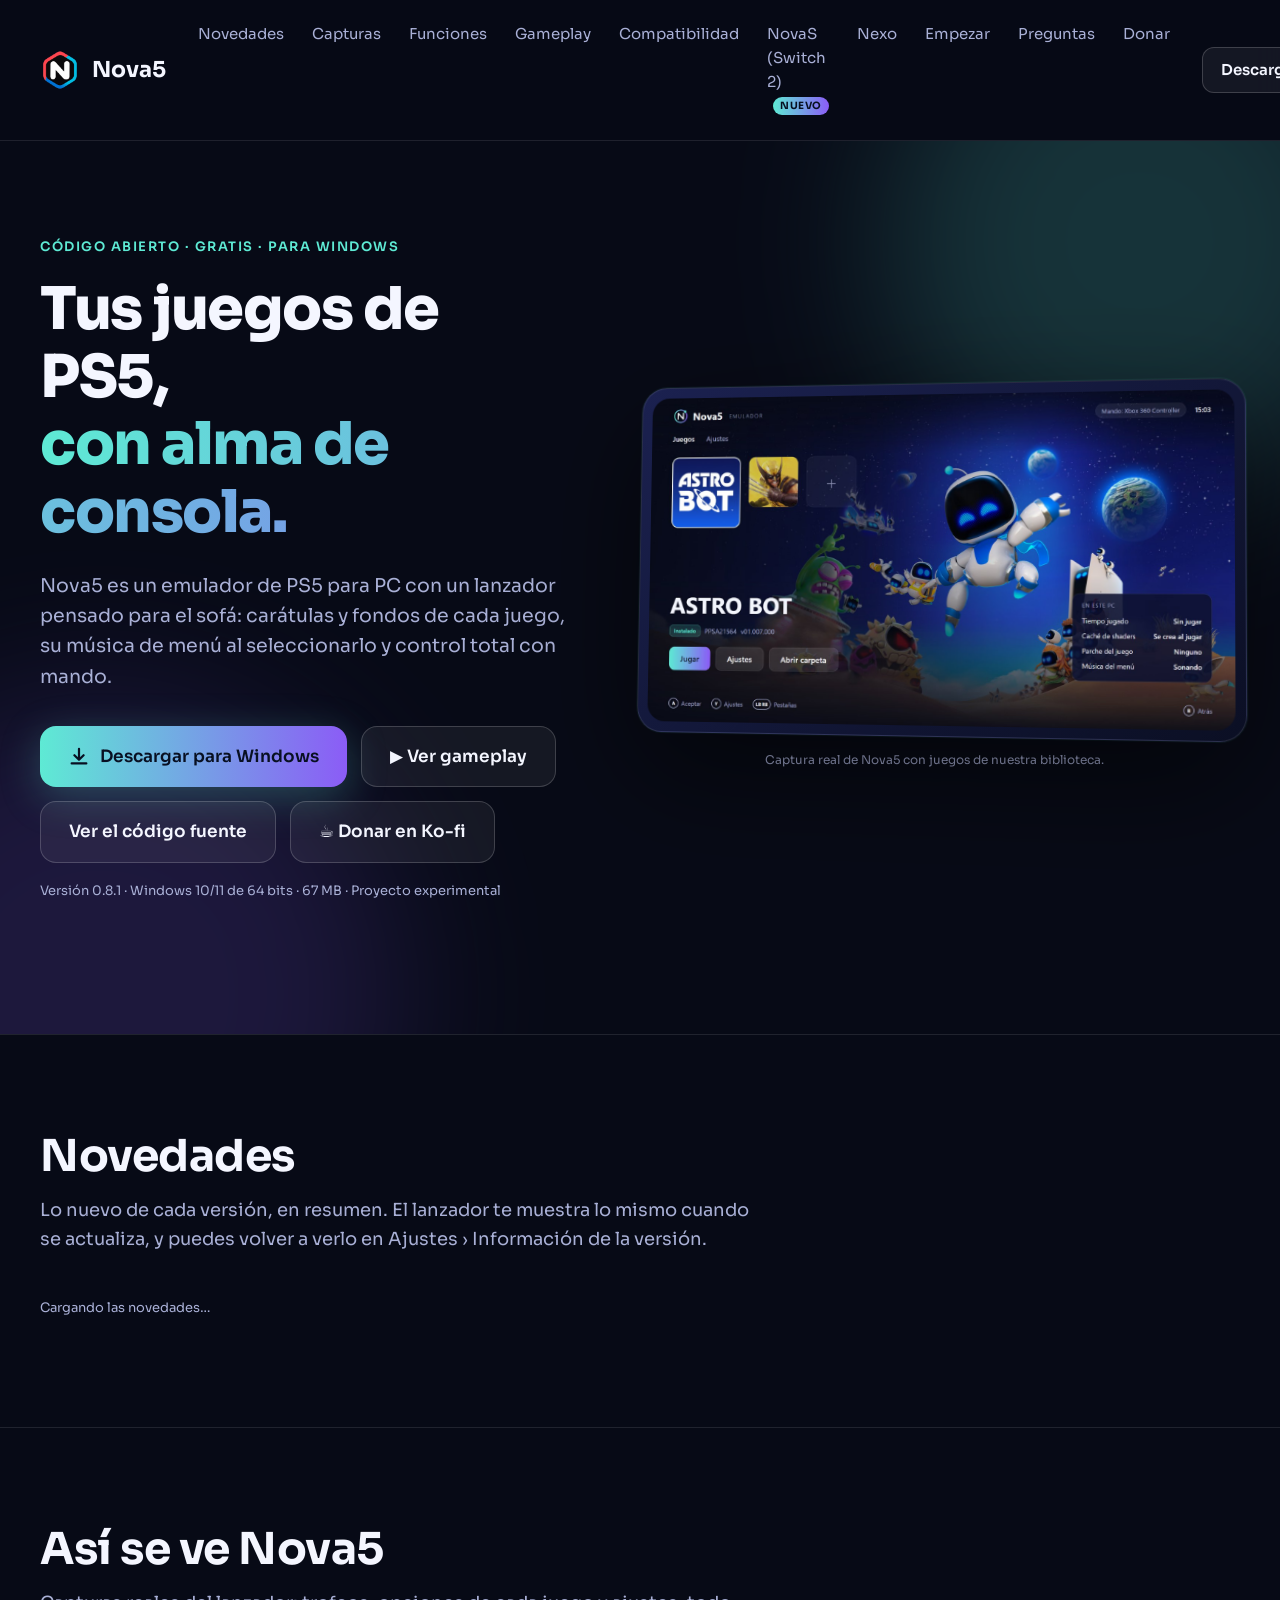
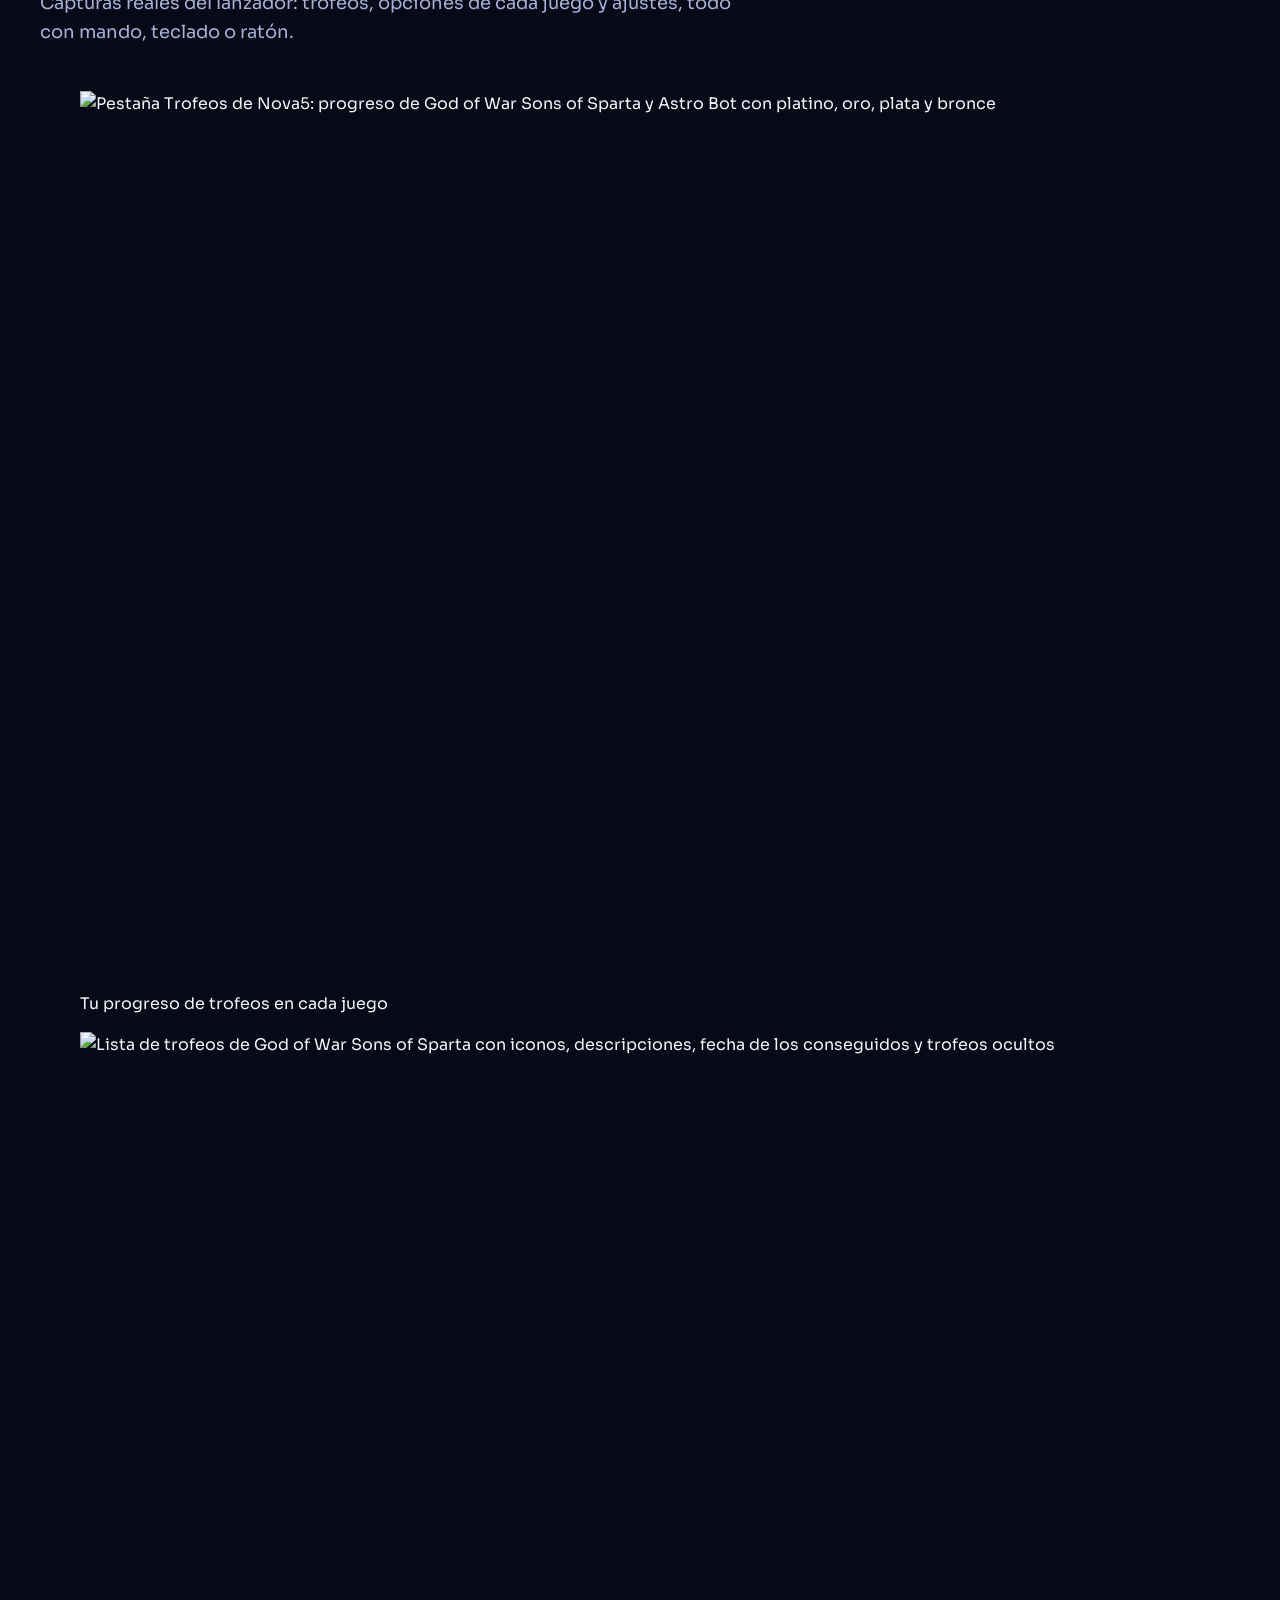
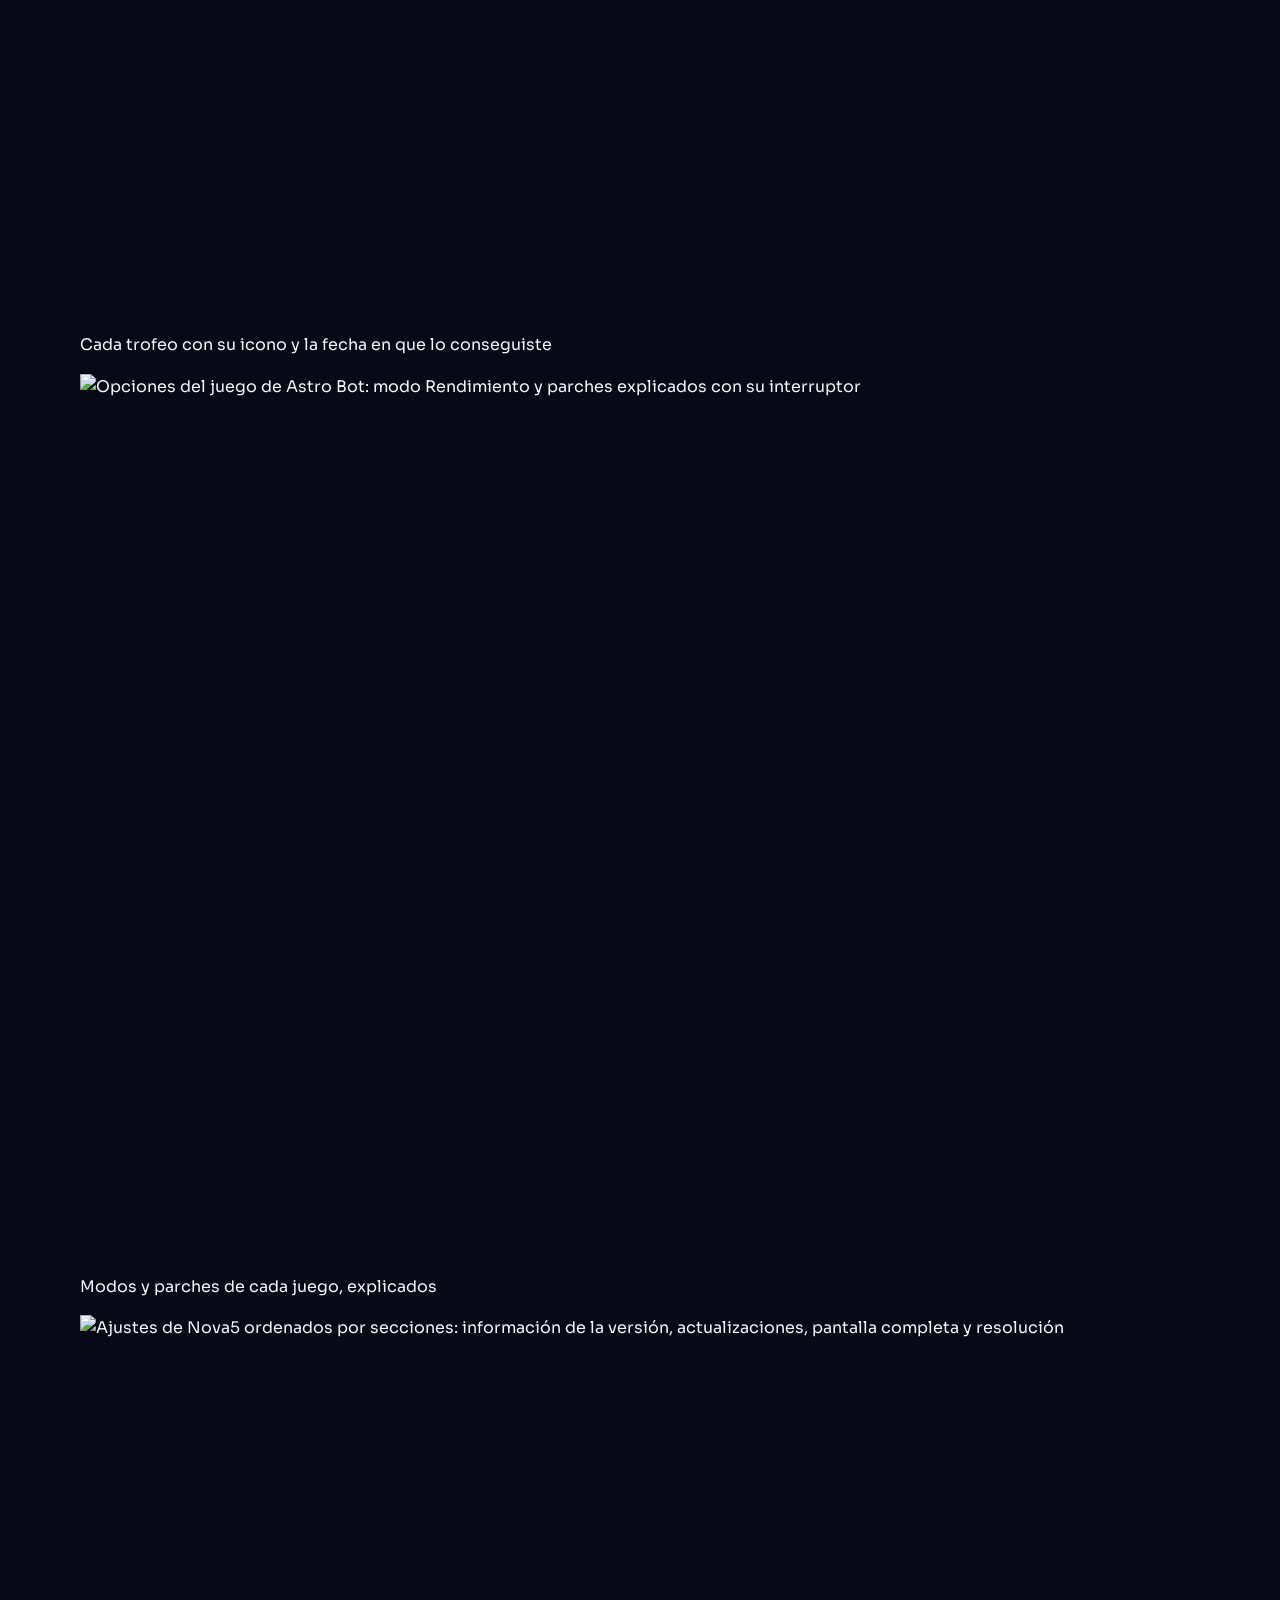
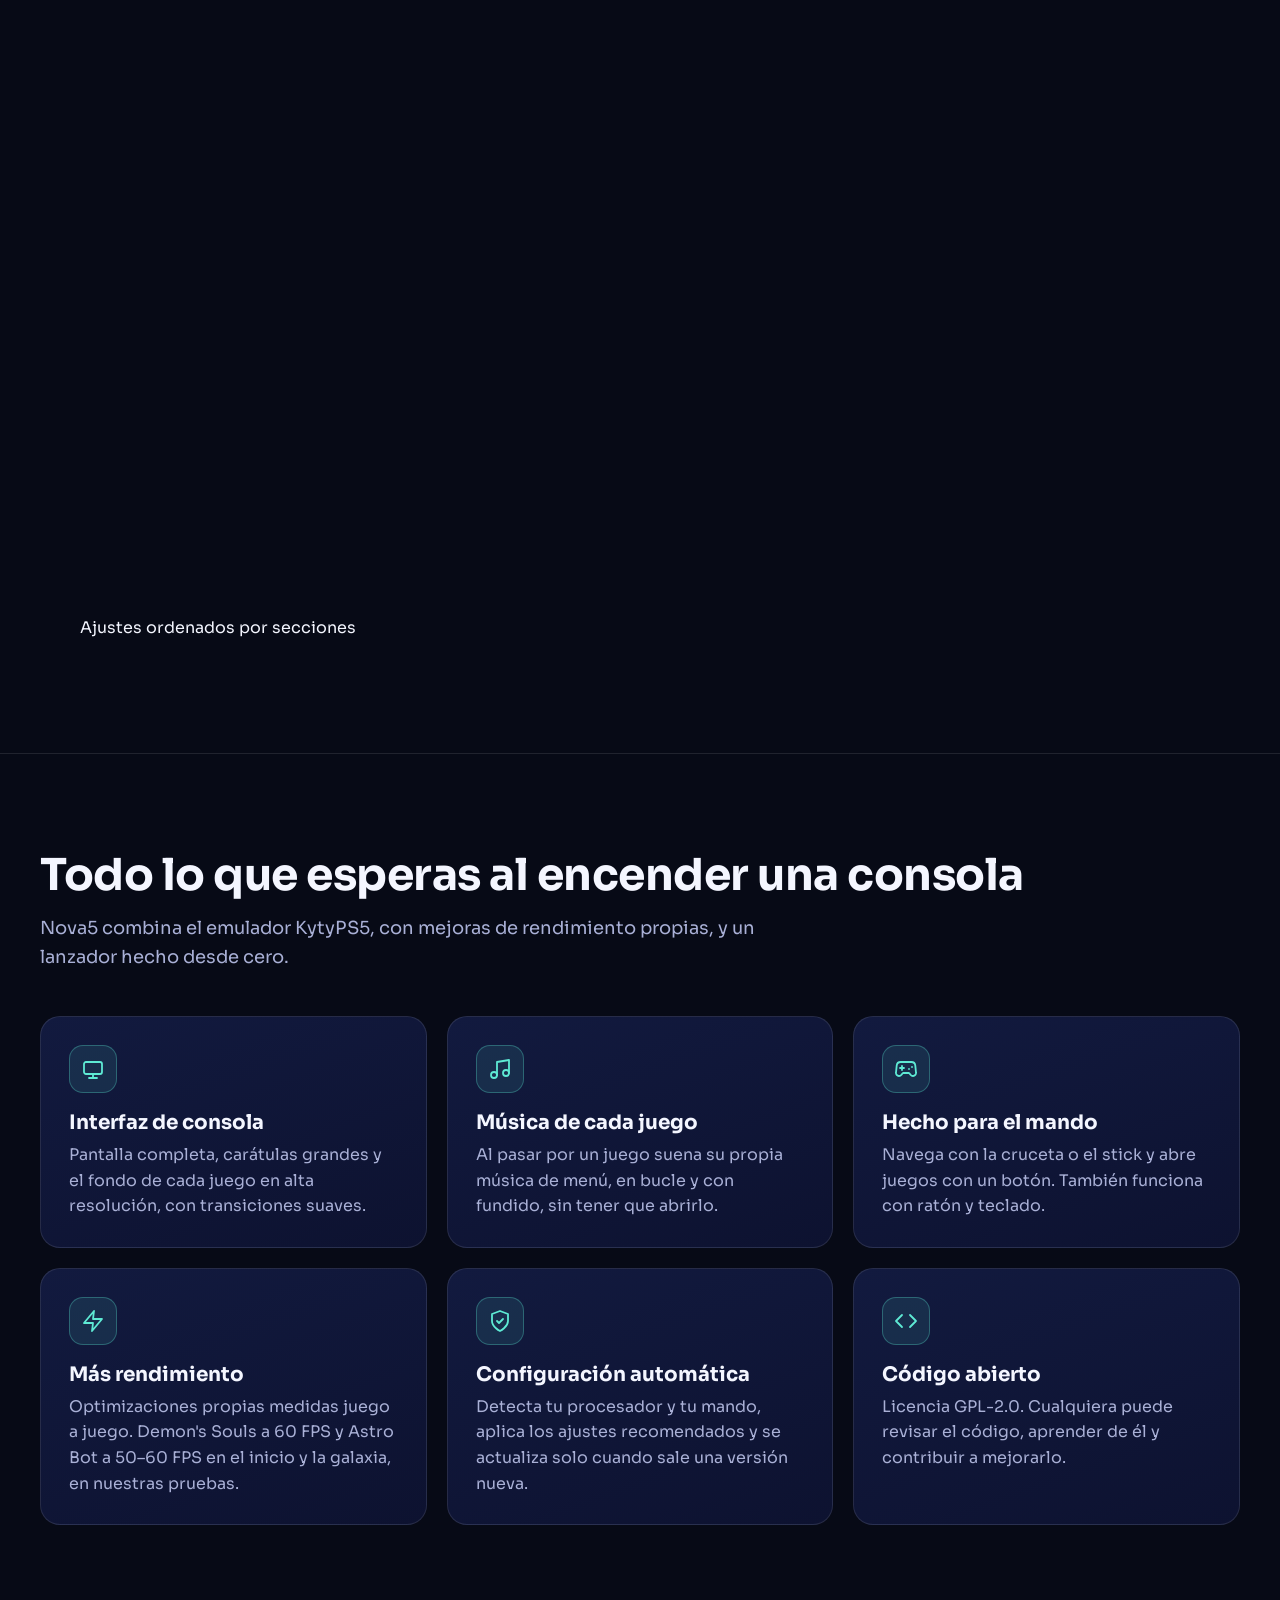
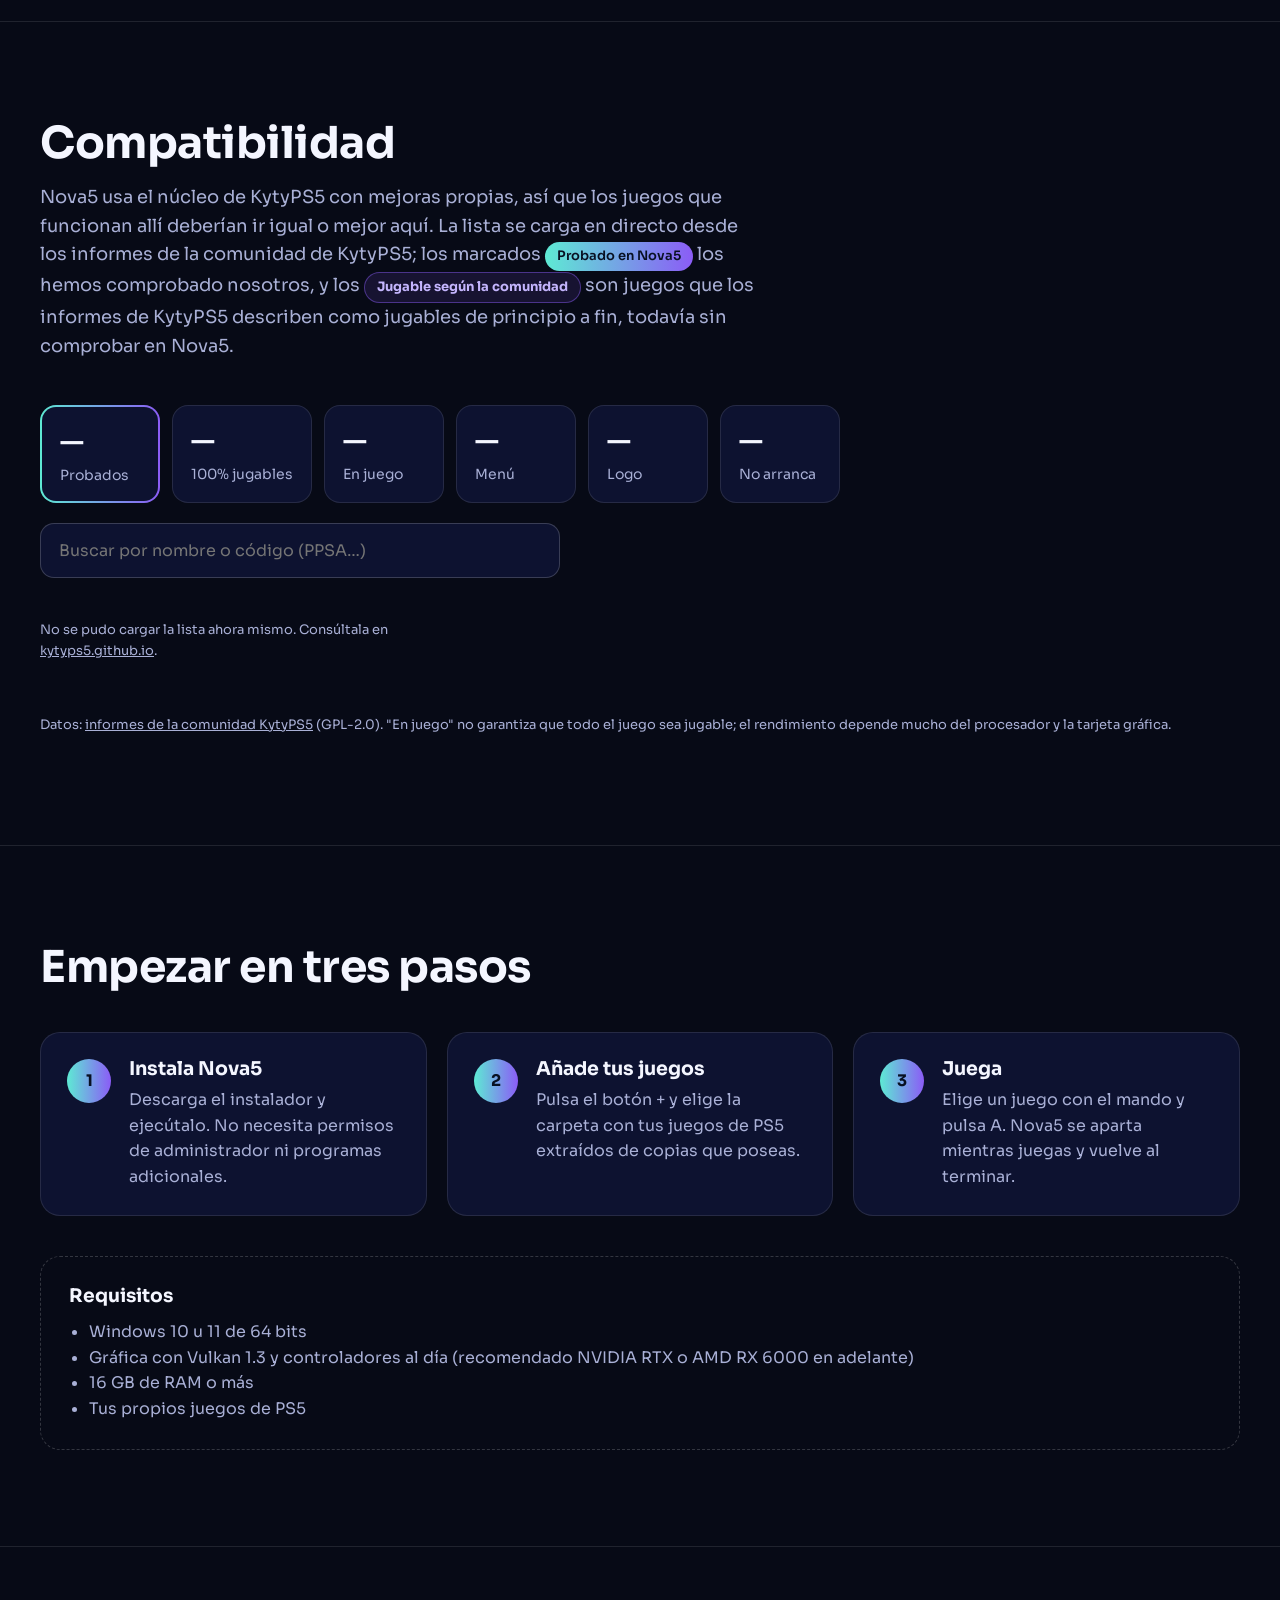
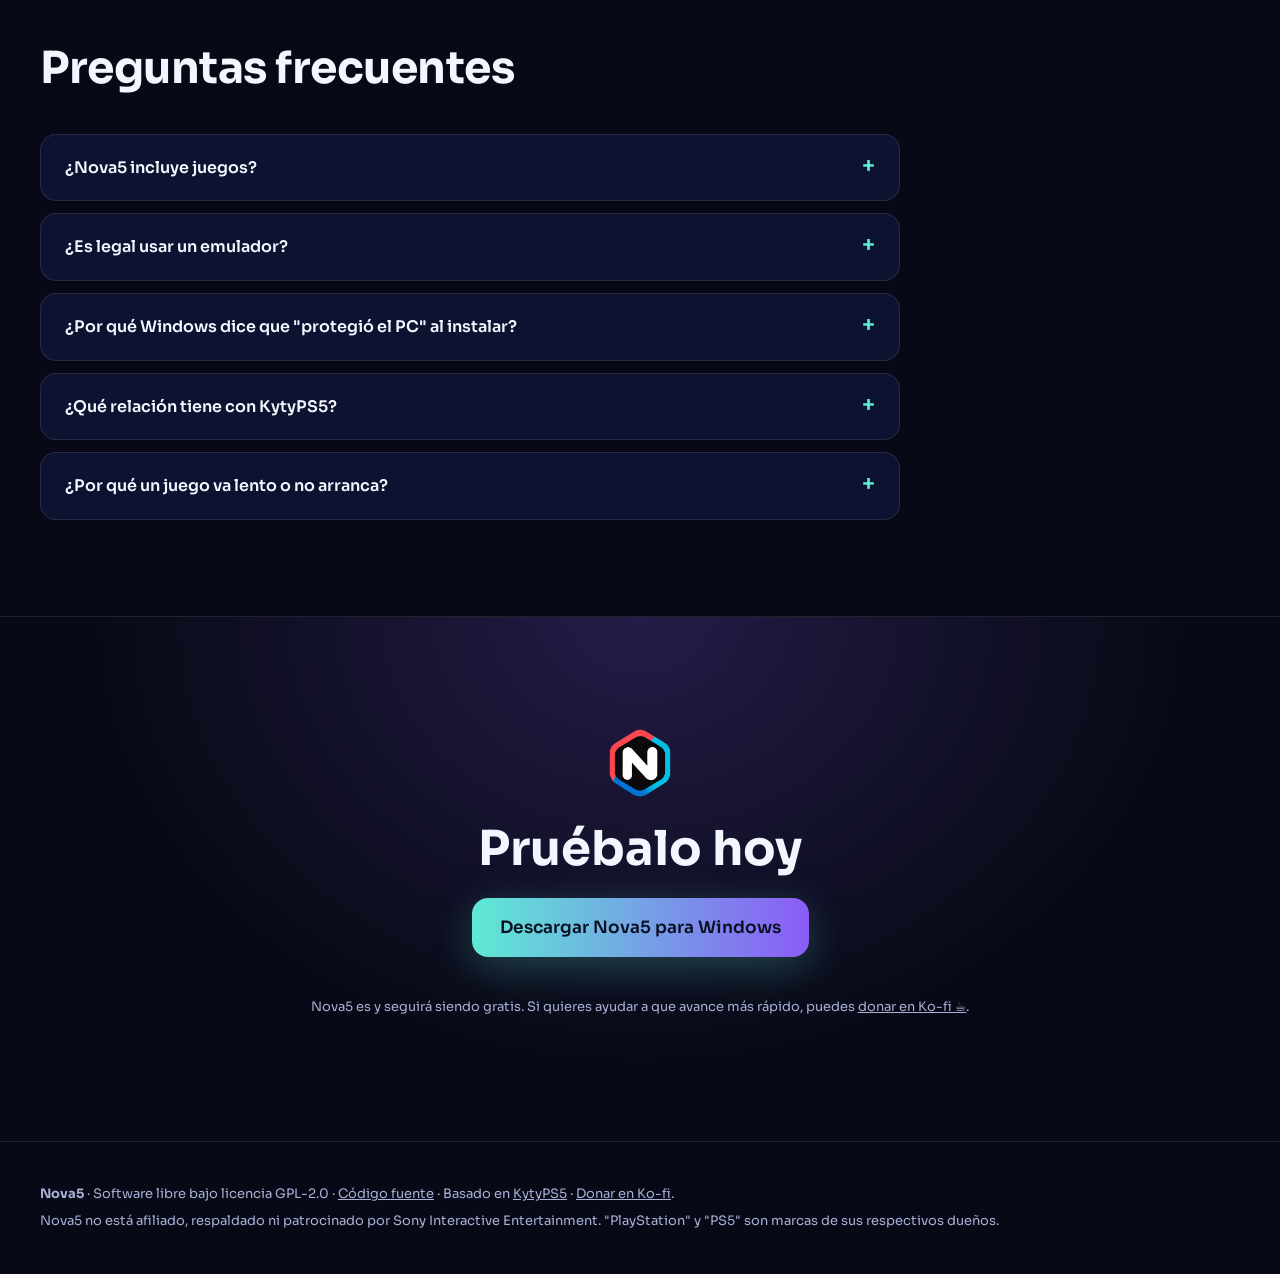
==== website/index.html @ 665eaa98 "Nova5 0.8.1: ingles o espanol, NovaS con forma de consola, caratulas automaticas y logos nuevos" ====
<!doctype html>
<html lang="es">
<head>
<meta charset="utf-8">
<meta name="viewport" content="width=device-width, initial-scale=1">
<title>Nova5 · Emulador de PS5 de código abierto</title>
<meta name="description" content="Nova5 es un emulador de PS5 de código abierto para PC con un lanzador de estilo consola: carátulas, fondos, música de menú y uso completo con mando.">
<link rel="canonical" href="https://nova5emu.github.io/nova5/">
<meta name="google-site-verification" content="nYbKXSwKnYgWynqqv8Bq9pOCebiTd7hRBQboqbGRrQc">
<meta name="keywords" content="Nova5, emulador PS5, emulador de PS5 para PC, PS5 emulator, KytyPS5, código abierto">
<meta property="og:type" content="website">
<meta property="og:site_name" content="Nova5">
<meta property="og:title" content="Nova5 · Emulador de PS5 de código abierto">
<meta property="og:description" content="Emulador de PS5 para PC con lanzador de estilo consola: carátulas, música de menú y mando. Gratis y de código abierto.">
<meta property="og:url" content="https://nova5emu.github.io/nova5/">
<meta property="og:image" content="https://nova5emu.github.io/nova5/assets/nova5-launcher.jpg">
<meta property="og:locale" content="es_ES">
<meta name="twitter:card" content="summary_large_image">
<link rel="icon" href="assets/nova5-favicon.png" type="image/png">
<link rel="preconnect" href="https://fonts.googleapis.com">
<link rel="preconnect" href="https://fonts.gstatic.com" crossorigin>
<link href="https://fonts.googleapis.com/css2?family=Sora:wght@300;400;600;700;800&display=swap" rel="stylesheet">
<link rel="stylesheet" href="style.css?v=20261101b">
</head>
<body>
<div class="progress" aria-hidden="true"></div>

<header class="nav">
  <a class="brand" href="#inicio" aria-label="Nova5, inicio">
    <img src="assets/nova5.png" alt="" width="40" height="40">
    <span>Nova5</span>
  </a>
  <nav class="links" id="menu" aria-label="Secciones">
    <a href="#novedades">Novedades</a>
    <a href="#capturas">Capturas</a>
    <a href="#funciones">Funciones</a>
    <a href="gameplay.html">Gameplay</a>
    <a href="#compatibilidad">Compatibilidad</a>
    <a href="novas.html">NovaS (Switch 2)<span class="badge-new">Nuevo</span></a>
    <a href="nexo.html">Nexo</a>
    <a href="#empezar">Empezar</a>
    <a href="#preguntas">Preguntas</a>
    <a data-donate href="https://ko-fi.com/nova5emu" target="_blank" rel="noopener">Donar</a>
  </nav>
  <a class="btn small" href="#descargar">Descargar</a>
  <button class="menu-toggle" type="button" aria-controls="menu" aria-expanded="false" aria-label="Abrir menú">
    <svg viewBox="0 0 24 24" aria-hidden="true"><path d="M4 7h16M4 12h16M4 17h16"/></svg>
  </button>
</header>

<main id="inicio">

  <section class="hero">
    <div class="glow a" aria-hidden="true"></div>
    <div class="glow b" aria-hidden="true"></div>
    <div class="hero-text" data-reveal>
      <p class="eyebrow">Código abierto · Gratis · Para Windows</p>
      <h1>Tus juegos de PS5,<br><span class="aurora-text">con alma de consola.</span></h1>
      <p class="lead">Nova5 es un emulador de PS5 para PC con un lanzador pensado para el sofá: carátulas y fondos de cada juego, su música de menú al seleccionarlo y control total con mando.</p>
      <div class="cta">
        <a class="btn primary" id="descargar" data-download href="#">
          <svg viewBox="0 0 24 24" aria-hidden="true"><path d="M12 3v12m0 0-5-5m5 5 5-5M4 19h16"/></svg>
          Descargar para Windows
        </a>
        <a class="btn ghost" href="gameplay.html">▶ Ver gameplay</a>
        <a class="btn ghost" data-source href="#">Ver el código fuente</a>
        <a class="btn ghost" data-donate href="https://ko-fi.com/nova5emu" target="_blank" rel="noopener">☕ Donar en Ko-fi</a>
      </div>
      <p class="fine">Versión <span data-version>0.8.1</span> · Windows 10/11 de 64 bits · 67 MB · Proyecto experimental</p>
      <p class="downloads" data-downloads hidden><b data-download-count></b> descargas</p>
    </div>

    <figure class="screen" aria-label="Vista del lanzador de Nova5" data-reveal style="--d:120ms">
      <div class="tv" data-tilt>
        <img class="ui" src="assets/nova5-launcher.jpg" width="1600" height="900"
             alt="Lanzador de Nova5 con Astro Bot seleccionado: carátulas de Astro Bot y God of War Sons of Sparta, barra de trofeos del juego, botones Jugar y Opciones del juego y panel con el tiempo jugado y la caché de shaders">
      </div>
      <figcaption>Captura real de Nova5 con juegos de nuestra biblioteca.</figcaption>
    </figure>
  </section>

  <section id="novedades" class="section">
    <h2 data-reveal>Novedades</h2>
    <p class="section-lead">Lo nuevo de cada versión, en resumen. El lanzador te muestra lo mismo cuando se actualiza, y puedes volver a verlo en Ajustes › Información de la versión.</p>
    <div class="changelog" id="changelog"><p class="fine">Cargando las novedades…</p></div>
  </section>

  <section id="capturas" class="section">
    <h2 data-reveal>Así se ve Nova5</h2>
    <p class="section-lead">Capturas reales del lanzador: trofeos, opciones de cada juego y ajustes, todo con mando, teclado o ratón.</p>
    <div class="gallery" data-stagger>
      <figure>
        <img src="assets/nova5-trofeos.jpg" width="1600" height="900" loading="lazy"
             alt="Pestaña Trofeos de Nova5: progreso de God of War Sons of Sparta y Astro Bot con platino, oro, plata y bronce">
        <figcaption>Tu progreso de trofeos en cada juego</figcaption>
      </figure>
      <figure>
        <img src="assets/nova5-lista-trofeos.jpg" width="1600" height="900" loading="lazy"
             alt="Lista de trofeos de God of War Sons of Sparta con iconos, descripciones, fecha de los conseguidos y trofeos ocultos">
        <figcaption>Cada trofeo con su icono y la fecha en que lo conseguiste</figcaption>
      </figure>
      <figure>
        <img src="assets/nova5-opciones-juego.jpg" width="1600" height="900" loading="lazy"
             alt="Opciones del juego de Astro Bot: modo Rendimiento y parches explicados con su interruptor">
        <figcaption>Modos y parches de cada juego, explicados</figcaption>
      </figure>
      <figure>
        <img src="assets/nova5-ajustes.jpg" width="1600" height="900" loading="lazy"
             alt="Ajustes de Nova5 ordenados por secciones: información de la versión, actualizaciones, pantalla completa y resolución">
        <figcaption>Ajustes ordenados por secciones</figcaption>
      </figure>
    </div>
  </section>

  <section id="funciones" class="section">
    <h2 data-reveal>Todo lo que esperas al encender una consola</h2>
    <p class="section-lead">Nova5 combina el emulador KytyPS5, con mejoras de rendimiento propias, y un lanzador hecho desde cero.</p>
    <div class="grid features" data-stagger>
      <article class="card">
        <span class="icon" aria-hidden="true"><svg viewBox="0 0 24 24"><rect x="3" y="5" width="18" height="12" rx="2"/><path d="M8 21h8M12 17v4"/></svg></span>
        <h3>Interfaz de consola</h3>
        <p>Pantalla completa, carátulas grandes y el fondo de cada juego en alta resolución, con transiciones suaves.</p>
      </article>
      <article class="card">
        <span class="icon" aria-hidden="true"><svg viewBox="0 0 24 24"><path d="M9 18V5l12-2v13"/><circle cx="6" cy="18" r="3"/><circle cx="18" cy="16" r="3"/></svg></span>
        <h3>Música de cada juego</h3>
        <p>Al pasar por un juego suena su propia música de menú, en bucle y con fundido, sin tener que abrirlo.</p>
      </article>
      <article class="card">
        <span class="icon" aria-hidden="true"><svg viewBox="0 0 24 24"><path d="M6 11h4M8 9v4M15 12h.01M18 10h.01"/><path d="M17.3 5H6.7a4 4 0 0 0-4 3.6l-.7 6.9A3 3 0 0 0 5 19c1 0 1.9-.5 2.5-1.3L9 16h6l1.5 1.7c.6.8 1.5 1.3 2.5 1.3a3 3 0 0 0 3-3.5l-.7-6.9A4 4 0 0 0 17.3 5Z"/></svg></span>
        <h3>Hecho para el mando</h3>
        <p>Navega con la cruceta o el stick y abre juegos con un botón. También funciona con ratón y teclado.</p>
      </article>
      <article class="card">
        <span class="icon" aria-hidden="true"><svg viewBox="0 0 24 24"><path d="M13 2 3 14h9l-1 8 10-12h-9l1-8Z"/></svg></span>
        <h3>Más rendimiento</h3>
        <p>Optimizaciones propias medidas juego a juego. Demon's Souls a 60 FPS y Astro Bot a 50–60 FPS en el inicio y la galaxia, en nuestras pruebas.</p>
      </article>
      <article class="card">
        <span class="icon" aria-hidden="true"><svg viewBox="0 0 24 24"><path d="M12 22s8-4 8-10V5l-8-3-8 3v7c0 6 8 10 8 10Z"/><path d="m9 12 2 2 4-4"/></svg></span>
        <h3>Configuración automática</h3>
        <p>Detecta tu procesador y tu mando, aplica los ajustes recomendados y se actualiza solo cuando sale una versión nueva.</p>
      </article>
      <article class="card">
        <span class="icon" aria-hidden="true"><svg viewBox="0 0 24 24"><path d="m16 18 6-6-6-6M8 6l-6 6 6 6"/></svg></span>
        <h3>Código abierto</h3>
        <p>Licencia GPL-2.0. Cualquiera puede revisar el código, aprender de él y contribuir a mejorarlo.</p>
      </article>
    </div>
  </section>

  <section id="compatibilidad" class="section">
    <h2 data-reveal>Compatibilidad</h2>
    <p class="section-lead">Nova5 usa el núcleo de KytyPS5 con mejoras propias, así que los juegos que funcionan allí deberían ir igual o mejor aquí. La lista se carga en directo desde los informes de la comunidad de KytyPS5; los marcados <b class="tag nova">Probado en Nova5</b> los hemos comprobado nosotros, y los <b class="tag comm">Jugable según la comunidad</b> son juegos que los informes de KytyPS5 describen como jugables de principio a fin, todavía sin comprobar en Nova5.</p>
    <div class="compat-stats" id="compat-stats" aria-live="polite">
      <button class="stat-chip on" data-filter="all"><b data-count="all">—</b><span>Probados</span></button>
      <button class="stat-chip" data-filter="playable"><b data-count="playable">—</b><span>100% jugables</span></button>
      <button class="stat-chip" data-filter="in-game"><b data-count="in-game">—</b><span>En juego</span></button>
      <button class="stat-chip" data-filter="main-menu"><b data-count="main-menu">—</b><span>Menú</span></button>
      <button class="stat-chip" data-filter="logo"><b data-count="logo">—</b><span>Logo</span></button>
      <button class="stat-chip" data-filter="doesnt-boot"><b data-count="doesnt-boot">—</b><span>No arranca</span></button>
    </div>
    <label class="compat-search"><span class="sr-only">Buscar juego</span>
      <input id="compat-search" type="search" placeholder="Buscar por nombre o código (PPSA…)" autocomplete="off">
    </label>
    <div class="compat-grid" id="compat-grid"><p class="fine">Cargando la lista de compatibilidad…</p></div>
    <div class="compat-more"><button class="btn small" id="compat-more" hidden>Ver más juegos</button></div>
    <p class="fine">Datos: <a href="https://kytyps5.github.io/compatibility">informes de la comunidad KytyPS5</a> (GPL-2.0). "En juego" no garantiza que todo el juego sea jugable; el rendimiento depende mucho del procesador y la tarjeta gráfica.</p>
  </section>

  <section id="empezar" class="section">
    <h2 data-reveal>Empezar en tres pasos</h2>
    <ol class="steps" data-stagger>
      <li><span>1</span><div><h3>Instala Nova5</h3><p>Descarga el instalador y ejecútalo. No necesita permisos de administrador ni programas adicionales.</p></div></li>
      <li><span>2</span><div><h3>Añade tus juegos</h3><p>Pulsa el botón + y elige la carpeta con tus juegos de PS5 extraídos de copias que poseas.</p></div></li>
      <li><span>3</span><div><h3>Juega</h3><p>Elige un juego con el mando y pulsa A. Nova5 se aparta mientras juegas y vuelve al terminar.</p></div></li>
    </ol>
    <div class="reqs" data-reveal>
      <h3>Requisitos</h3>
      <ul>
        <li>Windows 10 u 11 de 64 bits</li>
        <li>Gráfica con Vulkan 1.3 y controladores al día (recomendado NVIDIA RTX o AMD RX 6000 en adelante)</li>
        <li>16 GB de RAM o más</li>
        <li>Tus propios juegos de PS5</li>
      </ul>
    </div>
  </section>

  <section id="preguntas" class="section">
    <h2 data-reveal>Preguntas frecuentes</h2>
    <div class="faq" data-stagger>
      <details><summary>¿Nova5 incluye juegos?</summary><p>No. Nova5 no incluye ni descarga juegos, firmware ni claves. Solo funciona con juegos que hayas extraído de copias que poseas legalmente.</p></details>
      <details><summary>¿Es legal usar un emulador?</summary><p>Desarrollar y usar emuladores es legal en muchos países. Lo que no es legal es descargar juegos que no te pertenecen. Consulta la legislación de tu país.</p></details>
      <details><summary>¿Por qué Windows dice que "protegió el PC" al instalar?</summary><p>El instalador todavía no tiene firma digital de pago. Pulsa "Más información" y luego "Ejecutar de todas formas". Puedes revisar el código fuente para comprobar qué hace.</p></details>
      <details><summary>¿Qué relación tiene con KytyPS5?</summary><p>Nova5 está basado en KytyPS5 e incorpora sus avances. Añadimos un lanzador nuevo y nuestras propias mejoras, y respetamos su licencia GPL-2.0.</p></details>
      <details><summary>¿Por qué un juego va lento o no arranca?</summary><p>La emulación de PS5 es muy reciente y cada juego usa partes distintas de la consola. Cada versión arregla fallos y mejora el rendimiento para todos los juegos.</p></details>
    </div>
  </section>

  <section class="final" data-reveal>
    <img src="assets/nova5.png" alt="" width="72" height="72">
    <h2>Pruébalo hoy</h2>
    <a class="btn primary" data-download href="#">Descargar Nova5 para Windows</a>
    <p class="fine">Nova5 es y seguirá siendo gratis. Si quieres ayudar a que avance más rápido, puedes <a data-donate href="https://ko-fi.com/nova5emu" target="_blank" rel="noopener">donar en Ko-fi ☕</a>.</p>
  </section>

</main>

<footer class="footer">
  <p><strong>Nova5</strong> · Software libre bajo licencia GPL-2.0 · <a href="https://github.com/nova5emu/nova5">Código fuente</a> · Basado en <a href="https://github.com/KytyPS5/KytyPS5">KytyPS5</a> · <a href="https://ko-fi.com/nova5emu">Donar en Ko-fi</a>.</p>
  <p>Nova5 no está afiliado, respaldado ni patrocinado por Sony Interactive Entertainment. "PlayStation" y "PS5" son marcas de sus respectivos dueños.</p>
</footer>

<script src="site.js?v=20261029b" defer></script>
<script src="compat.js?v=20261029b" defer></script>
<script src="changelog.js?v=20261101" defer></script>
<script>
  // Release and repository links; the version must match the latest GitHub release.
  const NOVA5 = {
    version: '0.8.1',
    download: 'https://github.com/nova5emu/nova5/releases/latest/download/Nova5-Setup.exe',
    source: 'https://github.com/nova5emu/nova5',
  };
  document.querySelectorAll('[data-version]').forEach(e => e.textContent = NOVA5.version);
  document.querySelectorAll('[data-download]').forEach(a => a.href = NOVA5.download || '#empezar');
  document.querySelectorAll('[data-source]').forEach(a => a.href = NOVA5.source || 'https://github.com/KytyPS5/KytyPS5');
  // Total downloads of every release asset, from GitHub's public API; hidden if it cannot be loaded.
  // GitHub forgets the count of a file that is replaced or removed: the downloads before 01/11/2026 (when the
  // old versions' files were removed and 0.7.1's replaced) are added here.
  const earlierDownloads = 150;
  fetch('https://api.github.com/repos/nova5emu/nova5/releases?per_page=100')
    .then(r => r.ok ? r.json() : Promise.reject(r.status))
    .then(releases => {
      const total = earlierDownloads + releases.flatMap(r => r.assets ?? []).reduce((sum, a) => sum + (a.download_count ?? 0), 0);
      document.querySelectorAll('[data-download-count]').forEach(e => { e.dataset.countup = total; (window.nova5CountUp ?? (x => x.textContent = total.toLocaleString('es-ES')))(e); });
      document.querySelectorAll('[data-downloads]').forEach(e => e.hidden = false);
    })
    .catch(() => {});
</script>
</body>
</html>
---- website/style.css ----
:root {
  --night: #070a16;
  --ink: #0d1230;
  --ink-2: #121a3f;
  --aurora-a: #5eead4;
  --aurora-b: #8b5cf6;
  --text: #f4f6ff;
  --muted: #a9b0d6;
  --line: rgba(255, 255, 255, .1);
  --aurora: linear-gradient(90deg, var(--aurora-a), var(--aurora-b));
  --radius: 20px;
}

* { box-sizing: border-box; }
html { scroll-behavior: smooth; }
body {
  margin: 0;
  background: var(--night);
  color: var(--text);
  font-family: 'Sora', 'Segoe UI', system-ui, sans-serif;
  line-height: 1.6;
  -webkit-font-smoothing: antialiased;
}
a { color: inherit; }
img { display: block; }
h1, h2, h3 { line-height: 1.15; margin: 0; }

/* Navigation */
.nav {
  position: sticky; top: 0; z-index: 10;
  display: flex; align-items: center; gap: 32px;
  padding: 16px max(16px, calc((100% - 1200px) / 2));
  background: rgba(7, 10, 22, .78);
  backdrop-filter: blur(14px);
  border-bottom: 1px solid var(--line);
}
.brand { display: flex; align-items: center; gap: 12px; font-weight: 700; font-size: 22px; text-decoration: none; }
.links { display: flex; gap: 28px; margin-left: auto; }
.links a { color: var(--muted); text-decoration: none; font-size: 15px; }
.links a:hover { color: var(--text); }

/* Buttons */
.btn {
  display: inline-flex; align-items: center; gap: 10px;
  padding: 16px 28px; border-radius: 16px;
  font-weight: 600; font-size: 17px; text-decoration: none;
  border: 1px solid rgba(255, 255, 255, .18); background: rgba(255, 255, 255, .06);
  transition: transform .15s ease, box-shadow .15s ease, background .15s ease;
}
.btn:hover { transform: translateY(-2px); background: rgba(255, 255, 255, .1); }
.btn:focus-visible { outline: 3px solid var(--aurora-a); outline-offset: 3px; }
.btn.primary { background: var(--aurora); color: #081022; border: none; box-shadow: 0 10px 40px rgba(94, 234, 212, .25); }
.btn.primary:hover { box-shadow: 0 14px 50px rgba(139, 92, 246, .4); }
.btn.small { padding: 10px 18px; font-size: 15px; border-radius: 12px; }
.btn svg { width: 22px; height: 22px; fill: none; stroke: currentColor; stroke-width: 2.4; stroke-linecap: round; stroke-linejoin: round; }

/* Hero */
.hero {
  position: relative; overflow: hidden;
  display: grid; grid-template-columns: minmax(0, 1fr) minmax(0, 1.15fr); gap: 56px; align-items: center;
  padding: 96px max(16px, calc((100% - 1200px) / 2)) 120px;
}
.glow { position: absolute; border-radius: 50%; filter: blur(80px); opacity: .55; pointer-events: none; }
.glow.a { width: 520px; height: 520px; background: #5eead455; top: -160px; right: -120px; }
.glow.b { width: 600px; height: 600px; background: #8b5cf650; bottom: -260px; left: -200px; }
.hero-text { position: relative; }
.eyebrow { color: var(--aurora-a); font-weight: 600; letter-spacing: 1.5px; text-transform: uppercase; font-size: 13px; margin: 0 0 18px; }
h1 { font-size: clamp(40px, 4.6vw, 60px); font-weight: 800; letter-spacing: -1.5px; }
.aurora-text { background: var(--aurora); -webkit-background-clip: text; background-clip: text; color: transparent; }
.lead { color: var(--muted); font-size: 19px; max-width: 540px; margin: 24px 0 34px; }
.cta { display: flex; flex-wrap: wrap; gap: 14px; }
.fine { color: var(--muted); font-size: 13px; margin-top: 18px; }

/* Launcher illustration */
.screen { position: relative; margin: 0; }
.screen figcaption { color: var(--muted); font-size: 12px; text-align: center; margin-top: 14px; }
.tv {
  padding: 10px; border-radius: 26px;
  background: linear-gradient(145deg, #1b2150, #0b0f24);
  border: 1px solid var(--line);
  box-shadow: 0 40px 120px rgba(0, 0, 0, .6), 0 0 0 1px rgba(94, 234, 212, .08);
  transform: perspective(1400px) rotateY(-8deg) rotateX(3deg);
}
.ui { display: block; width: 100%; height: auto; aspect-ratio: 16 / 9; border-radius: 18px; }

/* Sections */
.section { padding: 96px max(16px, calc((100% - 1200px) / 2)); border-top: 1px solid var(--line); }
.section h2 { font-size: clamp(30px, 3.6vw, 44px); font-weight: 700; letter-spacing: -.5px; }
.section-lead { color: var(--muted); font-size: 18px; max-width: 720px; margin: 14px 0 44px; }
.grid.features { display: grid; grid-template-columns: repeat(auto-fit, minmax(min(300px, 100%), 1fr)); gap: 20px; }
.card { padding: 28px; border-radius: var(--radius); background: linear-gradient(160deg, var(--ink-2), var(--ink)); border: 1px solid var(--line); }
.card h3 { font-size: 20px; margin: 18px 0 8px; }
.card p { color: var(--muted); margin: 0; }
.icon { display: inline-flex; width: 48px; height: 48px; align-items: center; justify-content: center; border-radius: 14px; background: rgba(94, 234, 212, .1); border: 1px solid rgba(94, 234, 212, .3); }
.icon svg { width: 24px; height: 24px; fill: none; stroke: var(--aurora-a); stroke-width: 1.8; stroke-linecap: round; stroke-linejoin: round; }

.table { border: 1px solid var(--line); border-radius: var(--radius); overflow: hidden; }
.row { display: grid; grid-template-columns: 1.2fr .8fr 2fr; gap: 16px; padding: 18px 24px; border-top: 1px solid var(--line); align-items: center; }
.row.head { border-top: none; background: var(--ink); color: var(--muted); font-size: 14px; letter-spacing: .5px; }
.row span:last-child { color: var(--muted); }
.tag { display: inline-block; padding: 4px 12px; border-radius: 999px; font-size: 13px; }
.tag.ok { color: var(--aurora-a); background: rgba(94, 234, 212, .12); border: 1px solid rgba(94, 234, 212, .4); }
.tag.mid { color: #fbbf24; background: rgba(251, 191, 36, .1); border: 1px solid rgba(251, 191, 36, .4); }

.steps { list-style: none; padding: 0; margin: 40px 0; display: grid; grid-template-columns: repeat(auto-fit, minmax(min(280px, 100%), 1fr)); gap: 20px; }
.steps li { display: flex; gap: 18px; padding: 26px; border-radius: var(--radius); border: 1px solid var(--line); background: var(--ink); }
.steps li > span { flex: none; width: 44px; height: 44px; border-radius: 50%; display: flex; align-items: center; justify-content: center; font-weight: 700; background: var(--aurora); color: #081022; }
.steps h3 { font-size: 19px; margin-bottom: 6px; }
.steps p { color: var(--muted); margin: 0; }
.reqs { padding: 28px; border-radius: var(--radius); border: 1px dashed rgba(255, 255, 255, .18); }
.reqs ul { margin: 12px 0 0; padding-left: 20px; color: var(--muted); }

.faq { display: grid; gap: 12px; max-width: 860px; margin-top: 40px; }
details { border: 1px solid var(--line); border-radius: 16px; background: var(--ink); padding: 0 24px; }
summary { cursor: pointer; padding: 20px 0; font-weight: 600; list-style: none; display: flex; justify-content: space-between; gap: 16px; }
summary::after { content: '+'; color: var(--aurora-a); font-size: 22px; line-height: 1; }
details[open] summary::after { content: '−'; }
details p { color: var(--muted); margin: 0 0 20px; }

.final { text-align: center; padding: 110px 16px; border-top: 1px solid var(--line); background: radial-gradient(ellipse at 50% 0%, rgba(139, 92, 246, .22), transparent 60%); display: flex; flex-direction: column; align-items: center; gap: 22px; }
.final h2 { font-size: clamp(32px, 4vw, 48px); }

.footer { padding: 36px max(16px, calc((100% - 1200px) / 2)); border-top: 1px solid var(--line); color: var(--muted); font-size: 13px; }
.footer p { margin: 6px 0; }

@media (max-width: 960px) {
  .hero { grid-template-columns: 1fr; padding-top: 56px; gap: 48px; }
  .tv { transform: none; }
  .links { display: none; }
  .nav { justify-content: space-between; }
  .row { grid-template-columns: 1fr 1fr; }
  .row span:last-child { grid-column: 1 / -1; }
}
@media (prefers-reduced-motion: reduce) {
  * { animation: none !important; transition: none !important; scroll-behavior: auto !important; }
}

/* Compatibility list */
.sr-only { position: absolute; width: 1px; height: 1px; overflow: hidden; clip: rect(0 0 0 0); white-space: nowrap; }
.tag.menu { color: #93c5fd; background: rgba(147, 197, 253, .1); border: 1px solid rgba(147, 197, 253, .4); }
.tag.bad { color: #fca5a5; background: rgba(252, 165, 165, .08); border: 1px solid rgba(252, 165, 165, .35); }
.tag.nova { color: #081022; background: var(--aurora); border: none; font-weight: 600; }
.downloads { margin: 6px 0 0; color: var(--muted); font-size: 14px; }
.downloads b { color: var(--aurora-a); font-weight: 700; }
.tag.comm { color: #c4b5fd; background: rgba(139, 92, 246, .12); border: 1px solid rgba(139, 92, 246, .45); }
.tag.full { color: #081022; background: #5eead4; border: none; font-weight: 700; }
.compat-stats { display: flex; flex-wrap: wrap; gap: 12px; margin-bottom: 20px; }
.stat-chip { display: flex; flex-direction: column; align-items: flex-start; gap: 2px; min-width: 120px; padding: 14px 18px; border-radius: 16px; cursor: pointer;
  font: inherit; color: var(--text); background: var(--ink); border: 1px solid var(--line); text-align: left; }
.stat-chip b { font-size: 26px; font-weight: 700; }
.stat-chip span { color: var(--muted); font-size: 14px; }
.stat-chip.on { border-color: transparent; background: linear-gradient(var(--ink), var(--ink)) padding-box, var(--aurora) border-box; border: 2px solid transparent; }
.stat-chip:focus-visible { outline: 3px solid var(--aurora-a); outline-offset: 2px; }
.compat-search input { width: 100%; max-width: 520px; padding: 14px 18px; border-radius: 14px; font: inherit; color: var(--text);
  background: var(--ink); border: 1px solid rgba(255, 255, 255, .18); margin-bottom: 24px; }
.compat-search input:focus { outline: 2px solid var(--aurora-a); border-color: transparent; }
.compat-grid { display: grid; grid-template-columns: repeat(auto-fill, minmax(min(300px, 100%), 1fr)); gap: 14px; }
.compat-card { display: flex; gap: 14px; padding: 14px; border-radius: 16px; background: var(--ink); border: 1px solid var(--line); }
.compat-card .cover { flex: none; width: 76px; height: 76px; border-radius: 12px; overflow: hidden; background: linear-gradient(150deg, #1b2150, #2a1f5c);
  display: flex; align-items: center; justify-content: center; font-size: 28px; font-weight: 700; color: var(--muted); }
.compat-card .cover img { width: 100%; height: 100%; object-fit: cover; }
.compat-card .info { min-width: 0; }
.compat-card h3 { font-size: 16px; line-height: 1.3; margin: 0 0 2px; overflow-wrap: anywhere; }
.compat-card .id { color: var(--muted); font-size: 12px; margin: 0 0 8px; letter-spacing: .5px; }
.compat-card .tags { display: flex; flex-wrap: wrap; gap: 6px; margin: 0; }
.compat-card .note { color: var(--muted); font-size: 13px; margin: 8px 0 0; }
.compat-more { display: flex; justify-content: center; margin-top: 22px; }
[hidden] { display: none !important; }

/* Gameplay page */
.gameplay h2 { margin: 0; }
.videos { display: grid; grid-template-columns: repeat(auto-fit, minmax(min(100%, 520px), 1fr)); gap: 32px; align-items: start; }
.video { background: rgba(255, 255, 255, .04); border: 1px solid var(--line); border-radius: 20px; padding: 22px; min-width: 0; }
.video h3 { margin: 0 0 14px; font-size: 18px; font-weight: 600; }
.video .twitter-tweet { margin: 0 auto !important; }
.links a[aria-current="page"] { color: var(--text); }

/* Motion layer (site.js). Static and complete without it. */
:root { --ease-out: cubic-bezier(.22, 1, .36, 1); }
.progress { position: fixed; top: 0; left: 0; right: 0; height: 3px; z-index: 20; background: var(--aurora);
  transform: scaleX(0); transform-origin: 0 50%; pointer-events: none; }
.nav { transition: padding .25s var(--ease-out), background .25s ease; }
.nav.scrolled { padding-top: 10px; padding-bottom: 10px; background: rgba(7, 10, 22, .9); }
.links a { position: relative; padding: 6px 0; transition: color .2s ease; }
.links a::after { content: ''; position: absolute; left: 0; right: 0; bottom: 0; height: 2px; border-radius: 2px;
  background: var(--aurora); transform: scaleX(0); transform-origin: 0 50%; transition: transform .25s var(--ease-out); }
.links a:hover::after, .links a[aria-current="page"]::after { transform: scaleX(1); }
.links a:focus-visible { outline: 2px solid var(--aurora-a); outline-offset: 4px; border-radius: 4px; }
.badge-new { display: inline-block; margin-left: 6px; padding: 1px 7px; border-radius: 999px; font-size: 10px; font-weight: 700;
  letter-spacing: .6px; text-transform: uppercase; color: #081022; background: var(--aurora); vertical-align: 2px; }
.menu-toggle { display: none; width: 44px; height: 44px; margin-left: auto; border-radius: 12px; cursor: pointer;
  color: var(--text); background: rgba(255, 255, 255, .06); border: 1px solid var(--line); }
.menu-toggle svg { width: 22px; height: 22px; fill: none; stroke: currentColor; stroke-width: 2; stroke-linecap: round; }
.menu-toggle:focus-visible { outline: 3px solid var(--aurora-a); outline-offset: 2px; }

.js [data-reveal] { opacity: 0; transform: translateY(26px); }
.js [data-reveal].in { opacity: 1; transform: none;
  transition: opacity .6s var(--ease-out) var(--d, 0ms), transform .6s var(--ease-out) var(--d, 0ms); }

.glow { animation: drift 18s ease-in-out infinite alternate; }
.glow.b { animation-duration: 23s; animation-direction: alternate-reverse; }
@keyframes drift { from { transform: translate3d(0, 0, 0) scale(1); } to { transform: translate3d(-60px, 50px, 0) scale(1.15); } }
.aurora-text { background-size: 200% 100%; animation: shimmer 8s ease-in-out infinite alternate; }
@keyframes shimmer { from { background-position: 0% 50%; } to { background-position: 100% 50%; } }

.card, .spot { position: relative; isolation: isolate; transition: transform .25s var(--ease-out), border-color .25s ease; }
.card::before, .spot::before { content: ''; position: absolute; inset: 0; border-radius: inherit; z-index: -1; opacity: 0; pointer-events: none;
  background: radial-gradient(360px circle at var(--mx, 50%) var(--my, 50%), rgba(94, 234, 212, .13), transparent 60%);
  transition: opacity .3s ease; }
.card:hover, .spot:hover { transform: translateY(-4px); border-color: rgba(94, 234, 212, .3); }
.card:hover::before, .spot:hover::before { opacity: 1; }
.tv { transition: transform .5s var(--ease-out); will-change: transform; }

@media (max-width: 960px) {
  .menu-toggle { display: inline-flex; align-items: center; justify-content: center; }
  .nav { flex-wrap: wrap; gap: 12px; }
  .nav > .btn.small { order: 2; }
  .menu-toggle { order: 3; margin-left: 0; }
  .js .links { display: flex; order: 4; flex-basis: 100%; flex-direction: column; gap: 4px; margin: 0;
    max-height: 0; overflow: hidden; opacity: 0; transition: max-height .3s var(--ease-out), opacity .2s ease; }
  .js .links.open { max-height: 420px; opacity: 1; padding-bottom: 8px; }
  .js .links a { padding: 12px 4px; font-size: 17px; }
  .js .links a::after { display: none; }
  .brand { margin-right: auto; }
}
@media (prefers-reduced-motion: reduce) {
  .js [data-reveal] { opacity: 1; transform: none; }
  .progress { display: none; }
}
@media (max-width: 420px) {
  .nav > .btn.small { display: none; }
  .menu-toggle { margin-left: auto; }
}
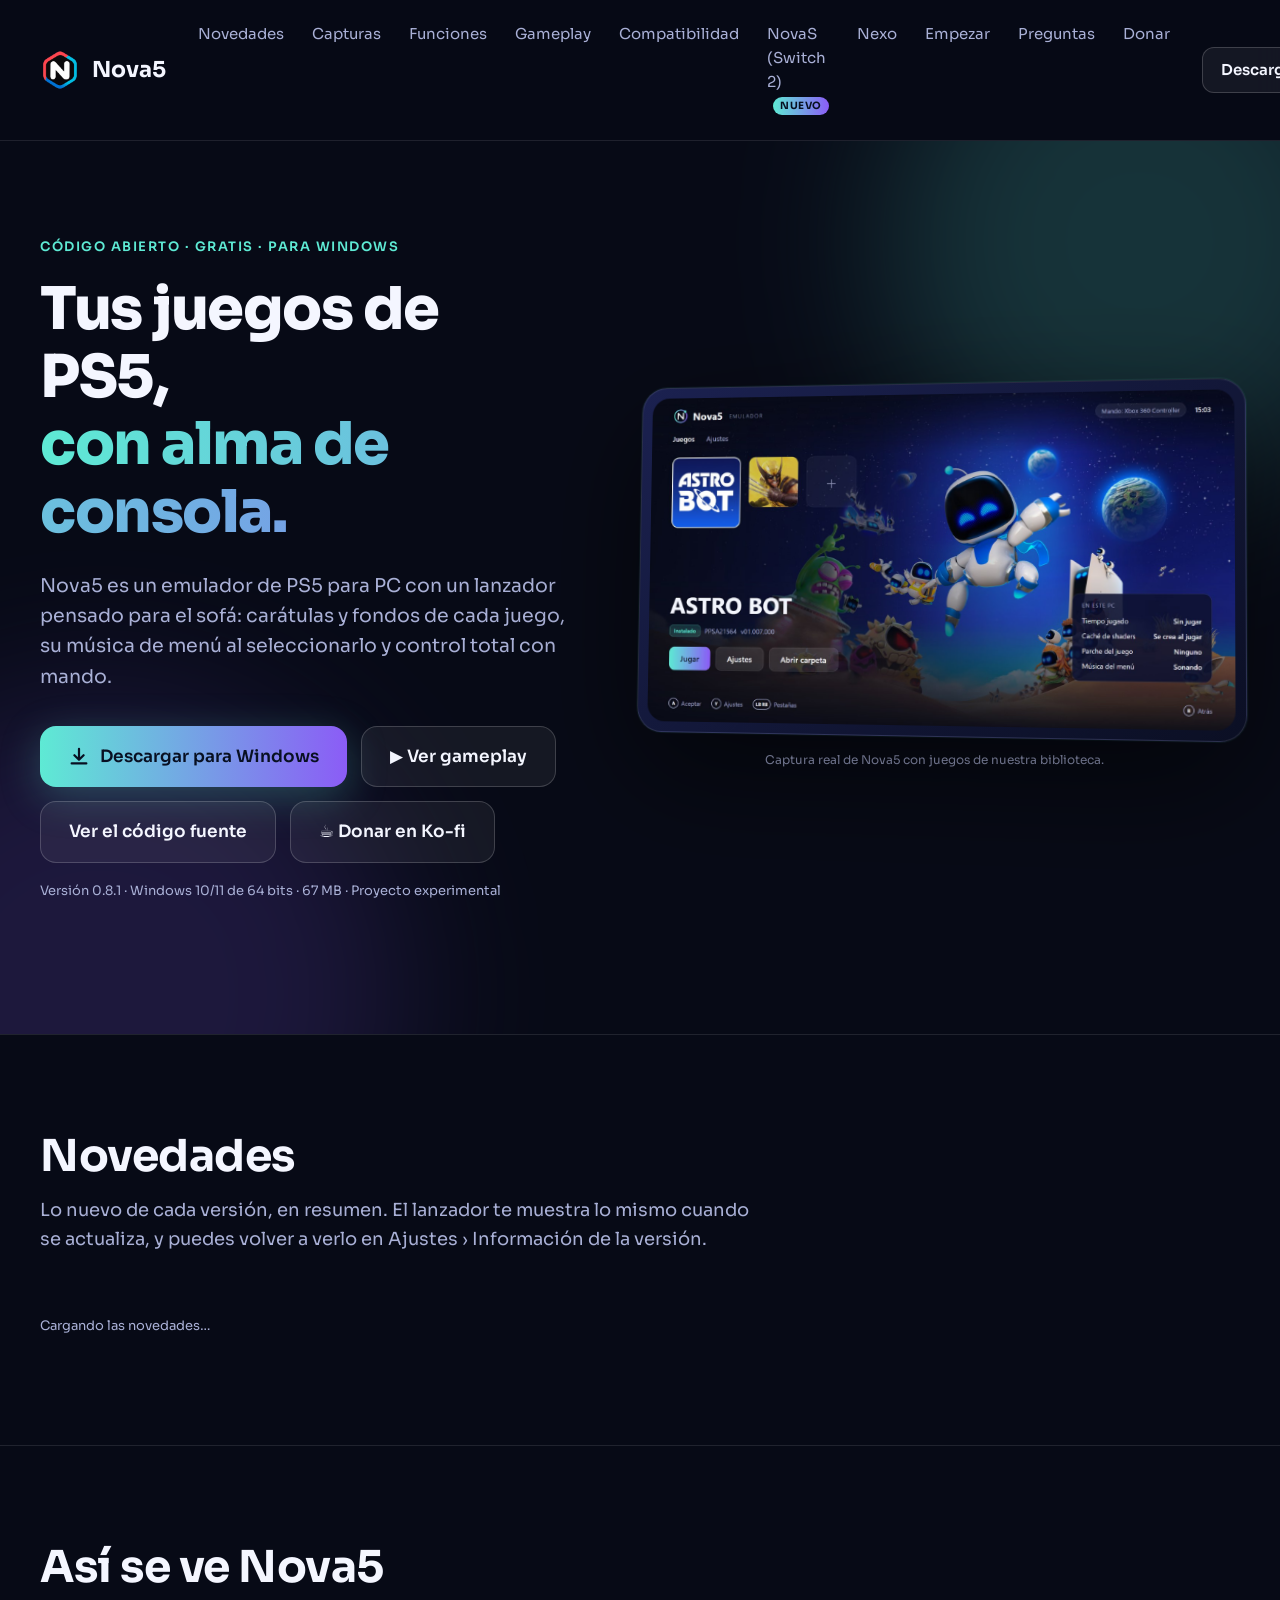
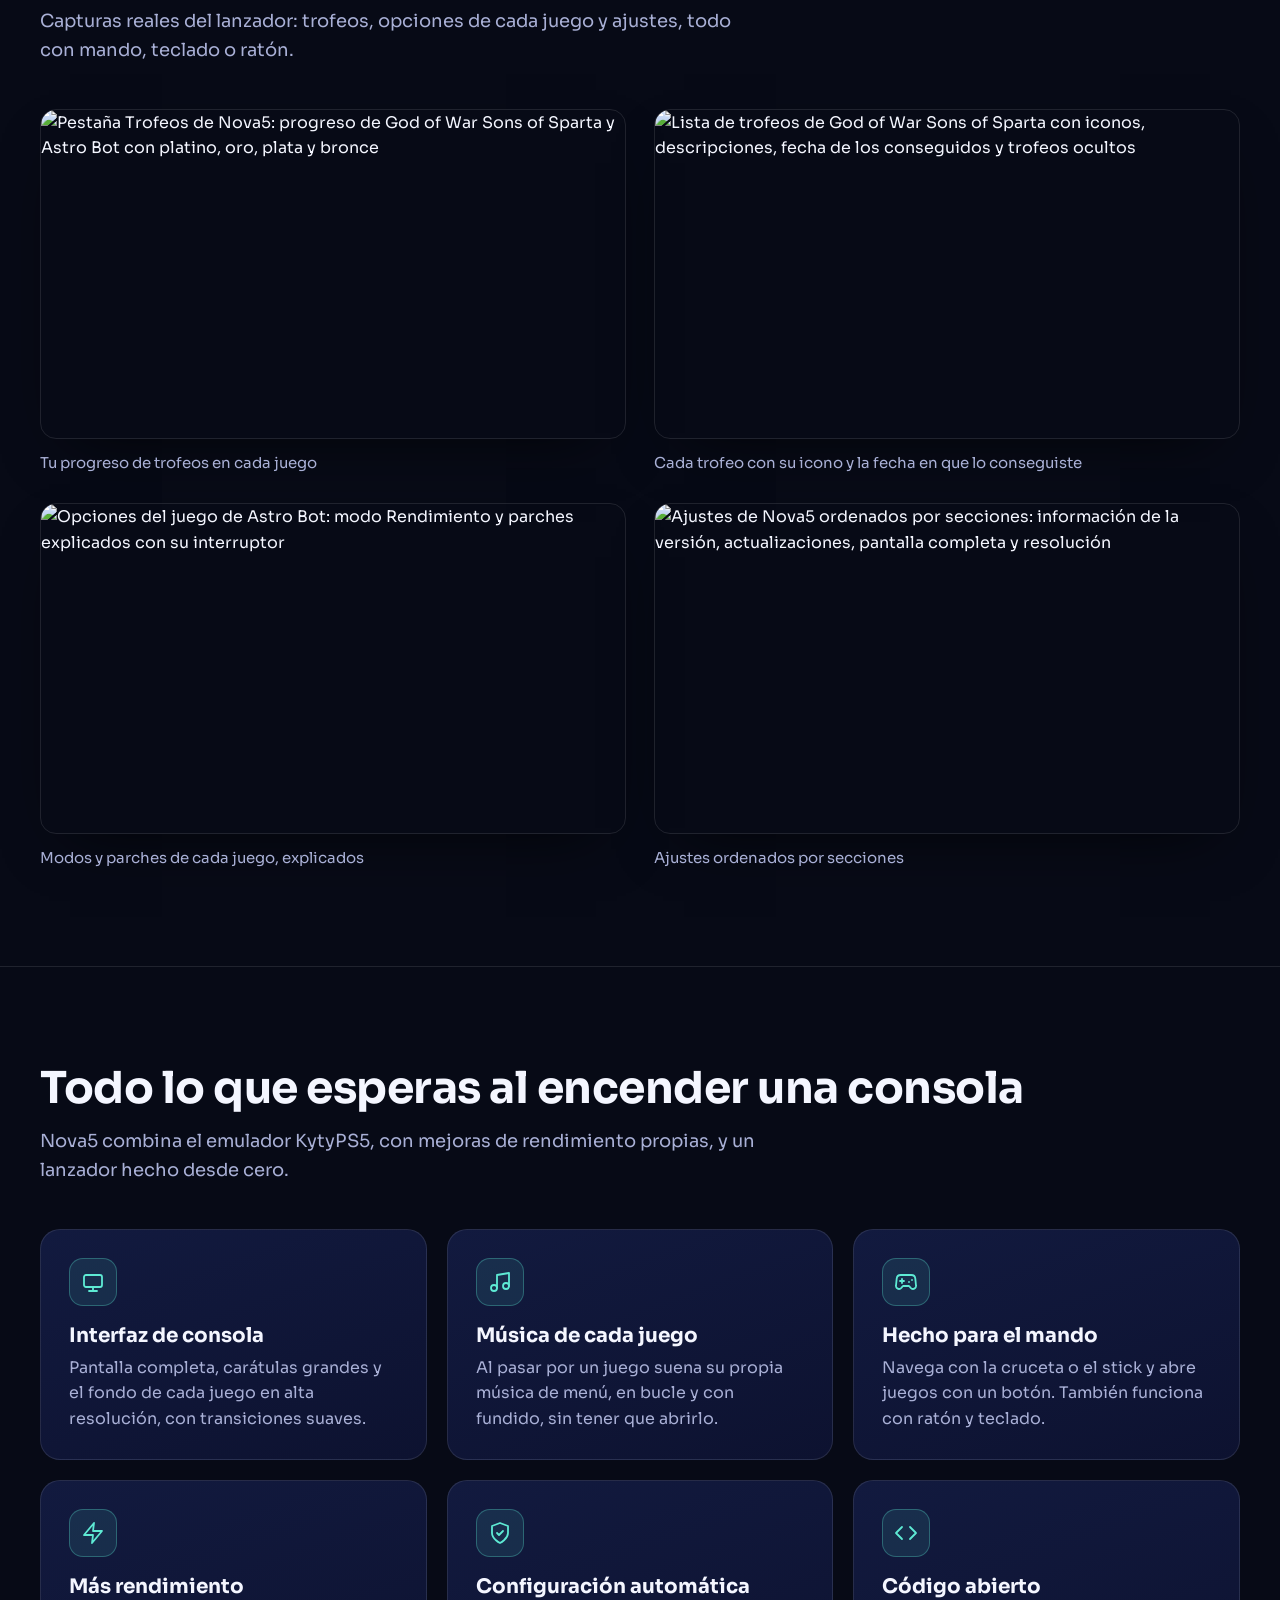
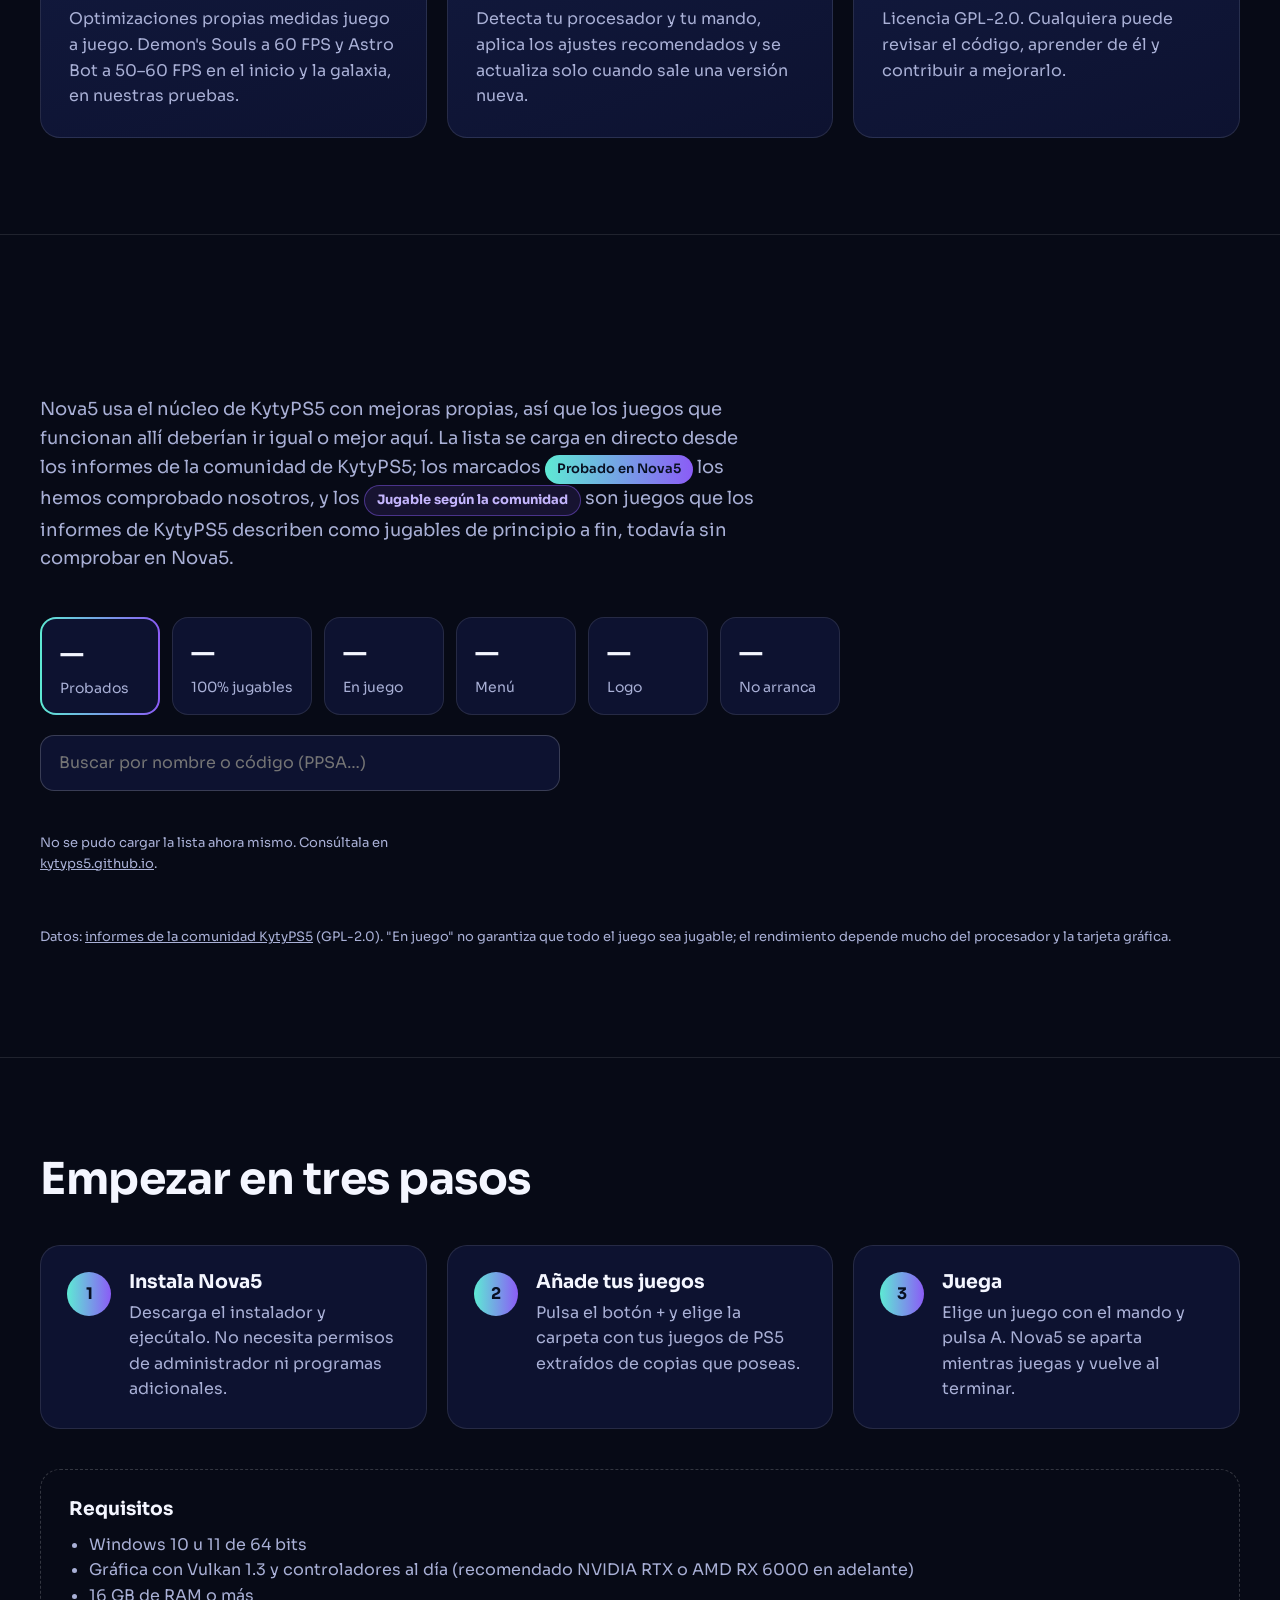
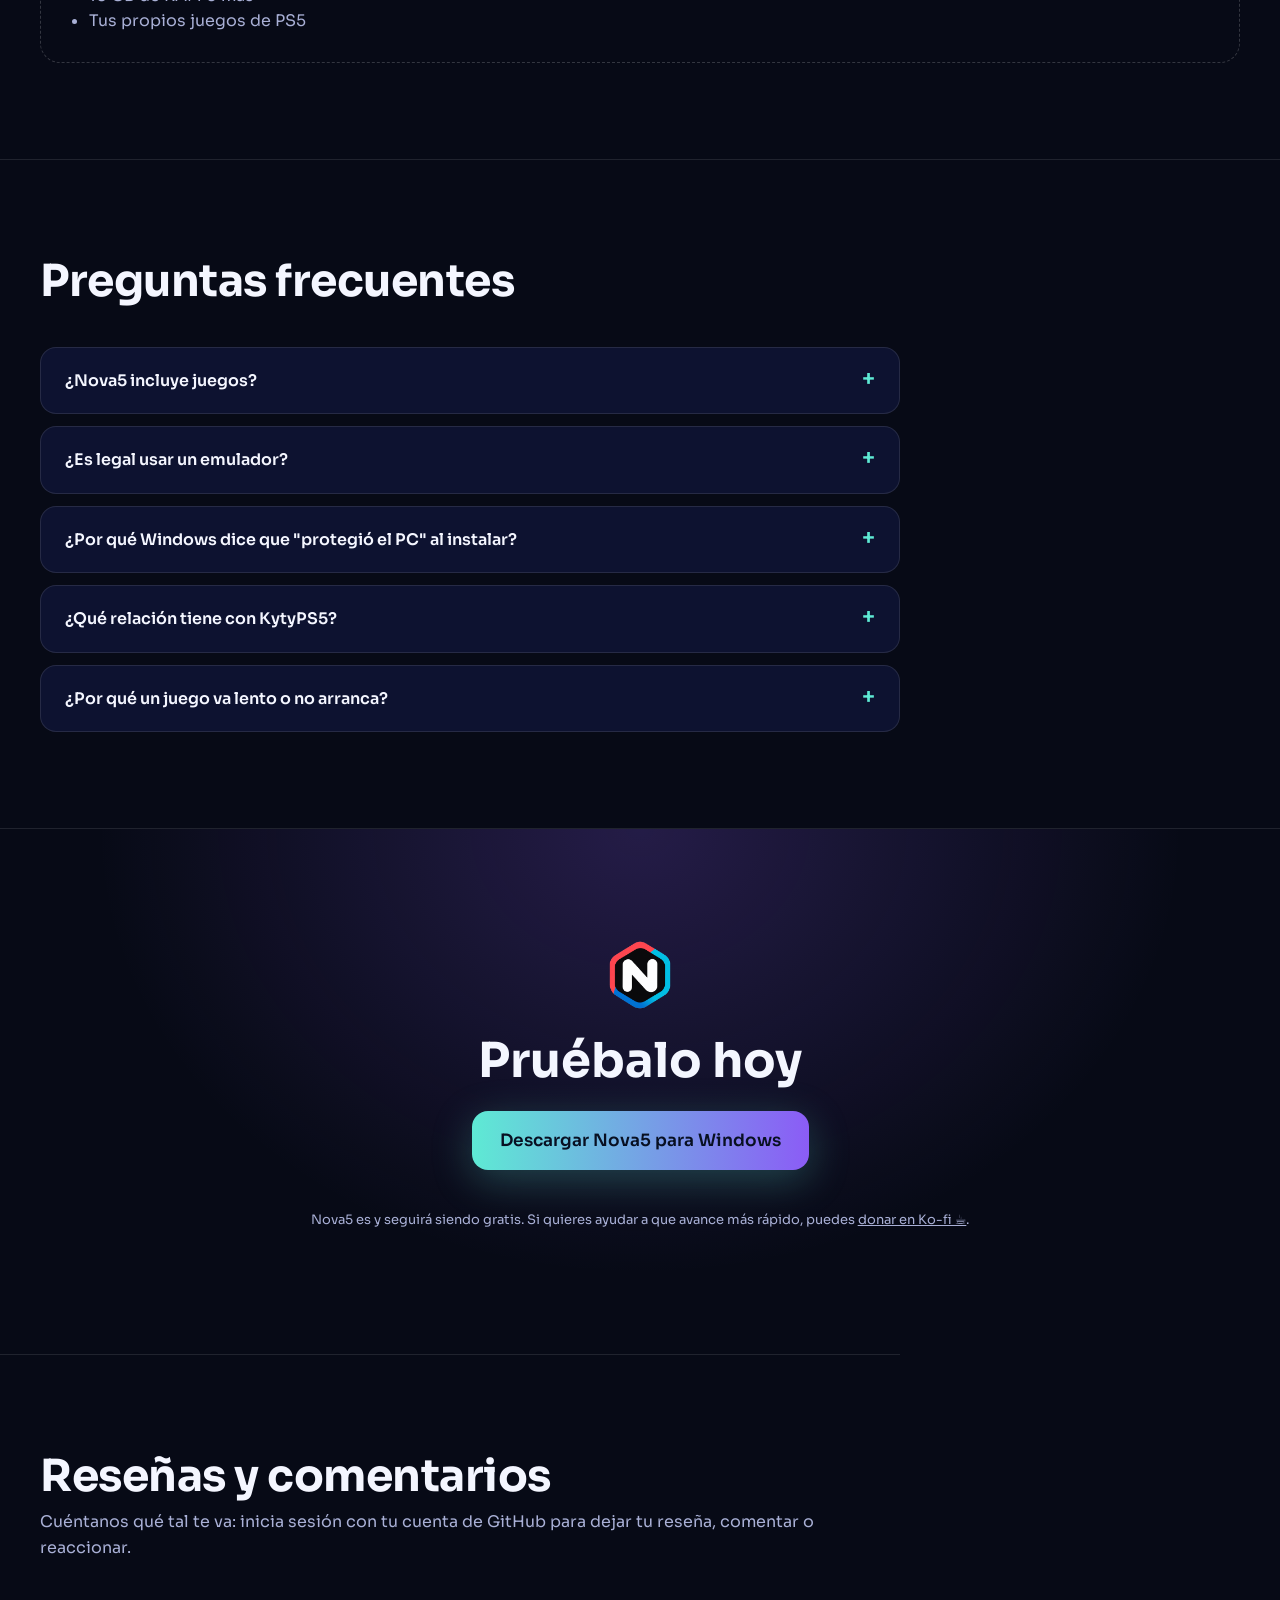
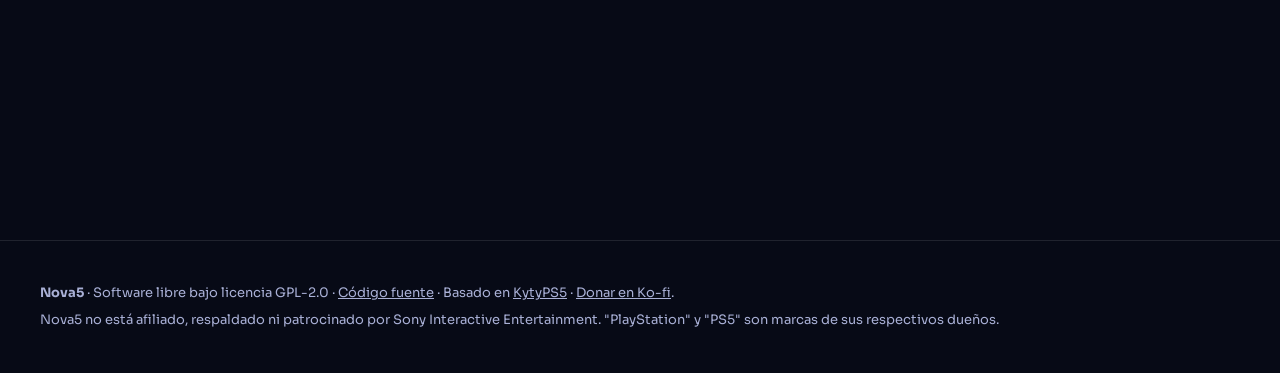
==== commit 96d5432c: "Web: resenas y comentarios en cada pagina" ====
--- a/website/index.html
+++ b/website/index.html
@@ -203,6 +203,29 @@
     <a class="btn primary" data-download href="#">Descargar Nova5 para Windows</a>
     <p class="fine">Nova5 es y seguirá siendo gratis. Si quieres ayudar a que avance más rápido, puedes <a data-donate href="https://ko-fi.com/nova5emu" target="_blank" rel="noopener">donar en Ko-fi ☕</a>.</p>
   </section>
+
+
+<section class="section comments" id="comentarios">
+  <h2>Reseñas y comentarios</h2>
+  <p class="comments-lede">Cuéntanos qué tal te va: inicia sesión con tu cuenta de GitHub para dejar tu reseña, comentar o reaccionar.</p>
+  <div class="giscus"></div>
+  <script src="https://giscus.app/client.js"
+          data-repo="nova5emu/nova5"
+          data-repo-id="R_kgDOVXNxvw"
+          data-category="Announcements"
+          data-category-id="DIC_kwDOVXNxv84DKoCS"
+          data-mapping="specific"
+          data-term="Nova5"
+          data-strict="1"
+          data-reactions-enabled="1"
+          data-emit-metadata="0"
+          data-input-position="top"
+          data-theme="transparent_dark"
+          data-lang="es"
+          data-loading="lazy"
+          crossorigin="anonymous"
+          async></script>
+</section>
 
 </main>
 
--- a/website/style.css
+++ b/website/style.css
@@ -231,3 +231,22 @@
   .nav > .btn.small { display: none; }
   .menu-toggle { margin-left: auto; }
 }
+
+/* Novedades: the newest version open, older ones folded. */
+.changelog { display: grid; gap: 12px; max-width: 860px; }
+.changelog .release { padding: 28px 30px; border-radius: var(--radius); background: linear-gradient(160deg, var(--ink-2), var(--ink)); border: 1px solid rgba(94, 234, 212, .35); }
+.changelog .release h3 { font-size: 22px; margin: 6px 0 4px; }
+.changelog .ver { color: var(--aurora-a); font-size: 13px; font-weight: 600; letter-spacing: .08em; text-transform: uppercase; margin: 0; }
+.changelog ul { margin: 12px 0 0; padding-left: 20px; color: var(--muted); }
+.changelog li + li { margin-top: 6px; }
+
+.gallery { display: grid; grid-template-columns: repeat(auto-fit, minmax(min(100%, 440px), 1fr)); gap: 28px; }
+.gallery figure { margin: 0; }
+.gallery img { display: block; width: 100%; height: auto; border-radius: 16px; border: 1px solid var(--line); box-shadow: 0 24px 60px -30px rgba(0, 0, 0, .8); }
+.gallery figcaption { color: var(--muted); font-size: 15px; margin-top: 12px; }
+.changelog details ul { margin: 0 0 20px; }
+.changelog summary .muted { color: var(--muted); font-weight: 400; font-size: 14px; margin-left: 6px; }
+/* Reviews and comments (giscus) */
+.comments { max-width: 900px; }
+.comments-lede { color: var(--muted); margin: 8px 0 24px; }
+.comments .giscus { min-height: 160px; }
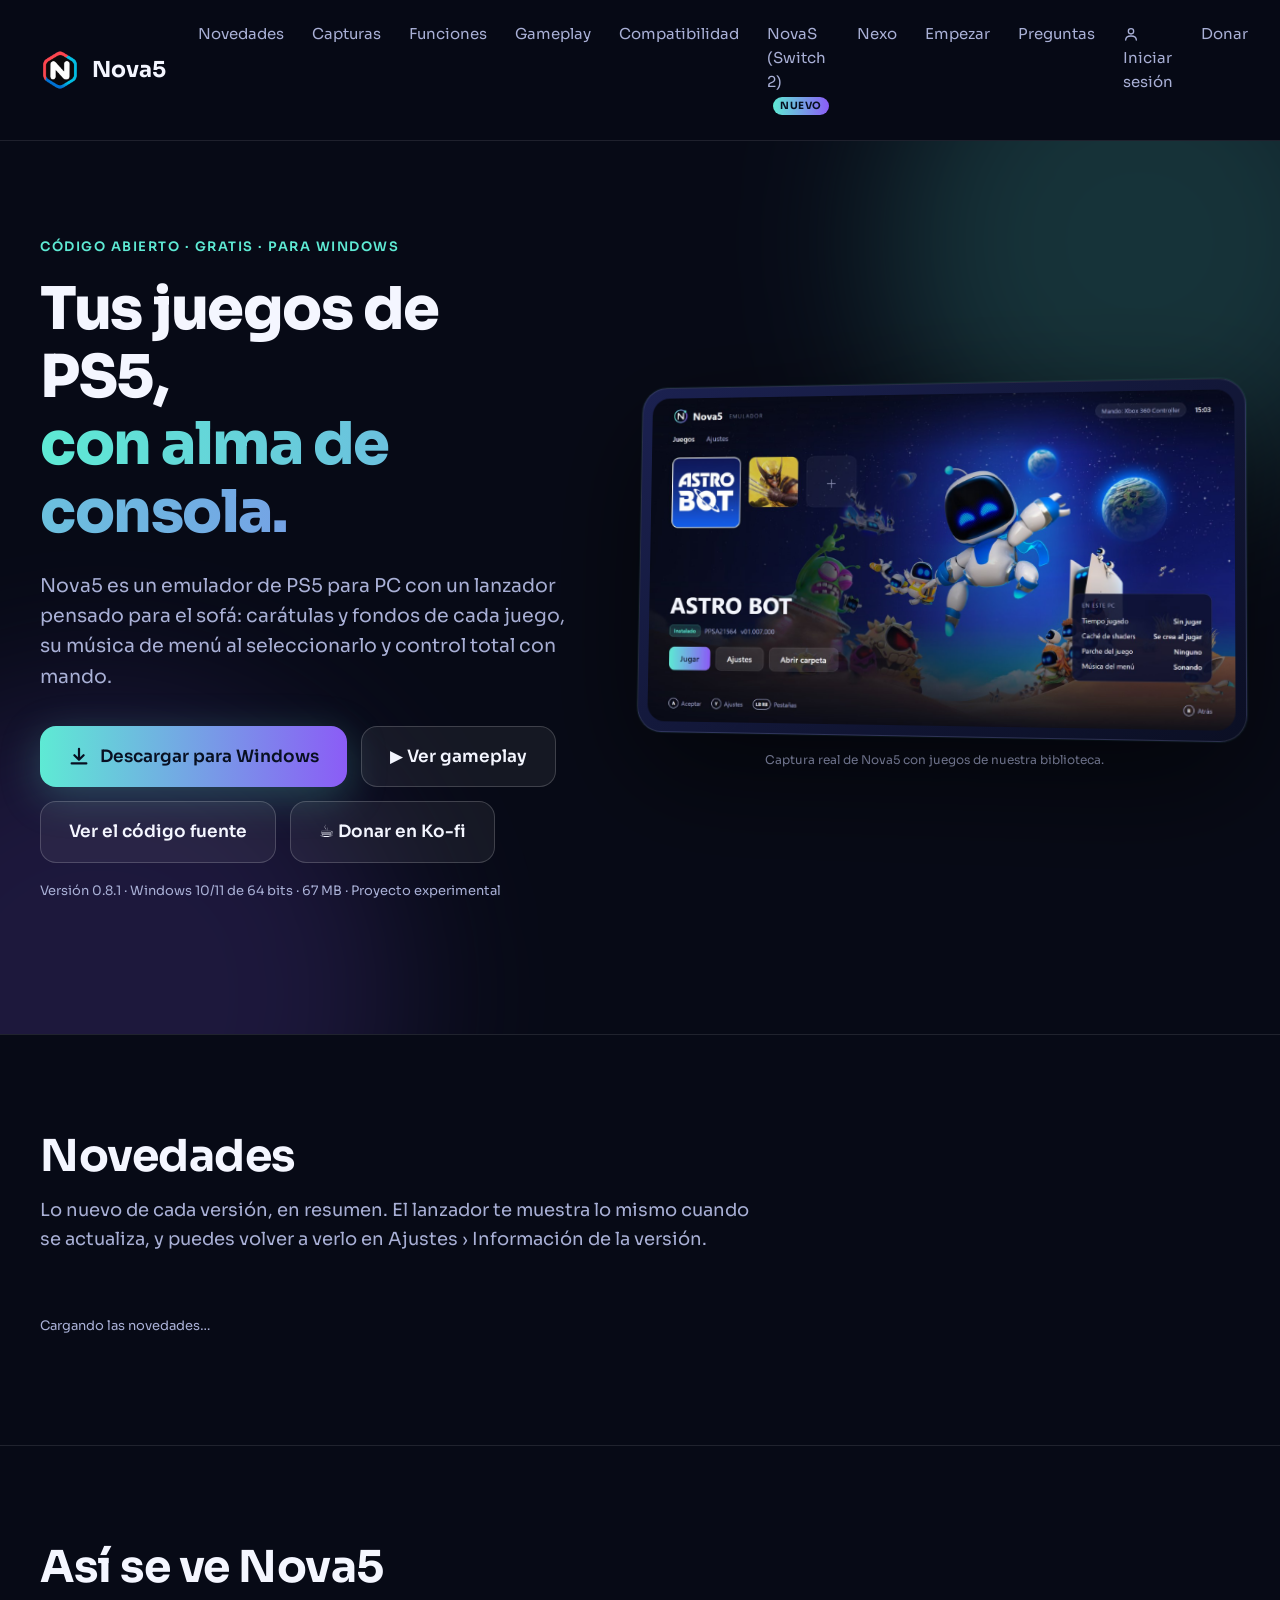
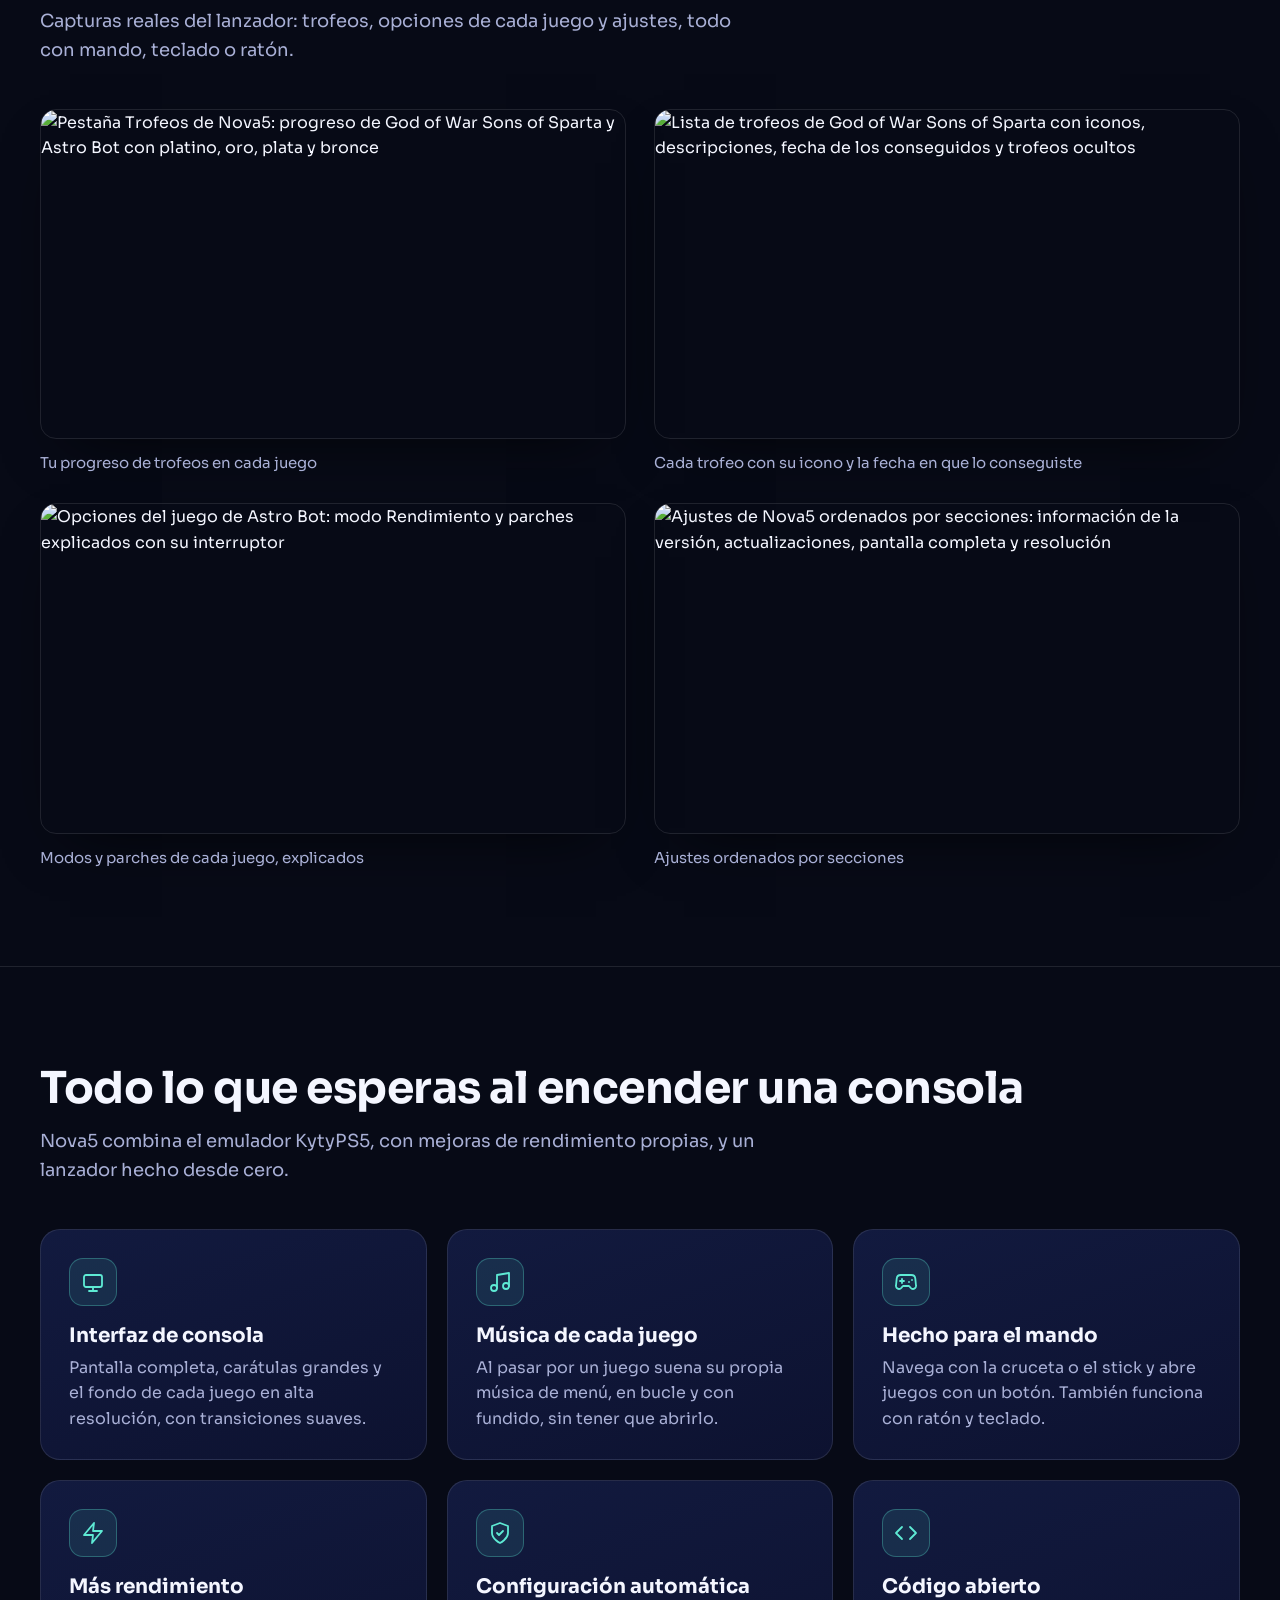
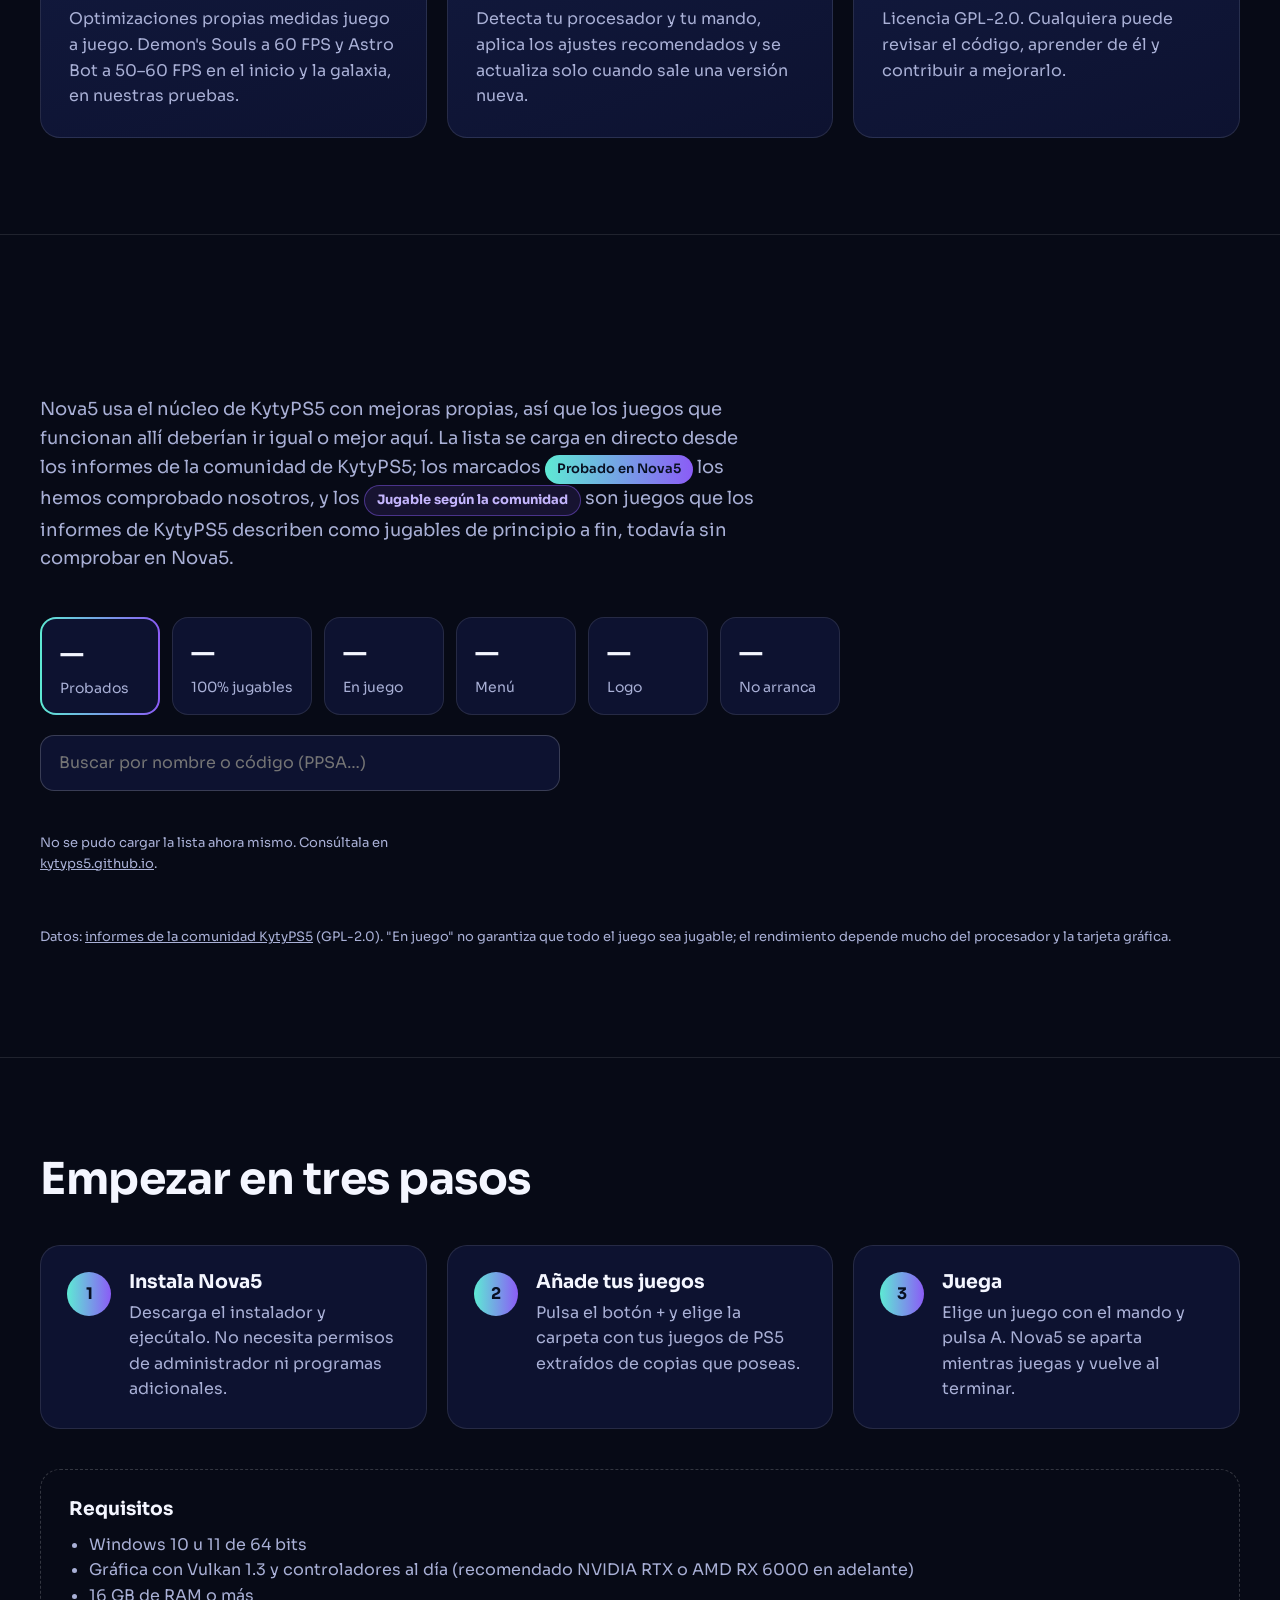
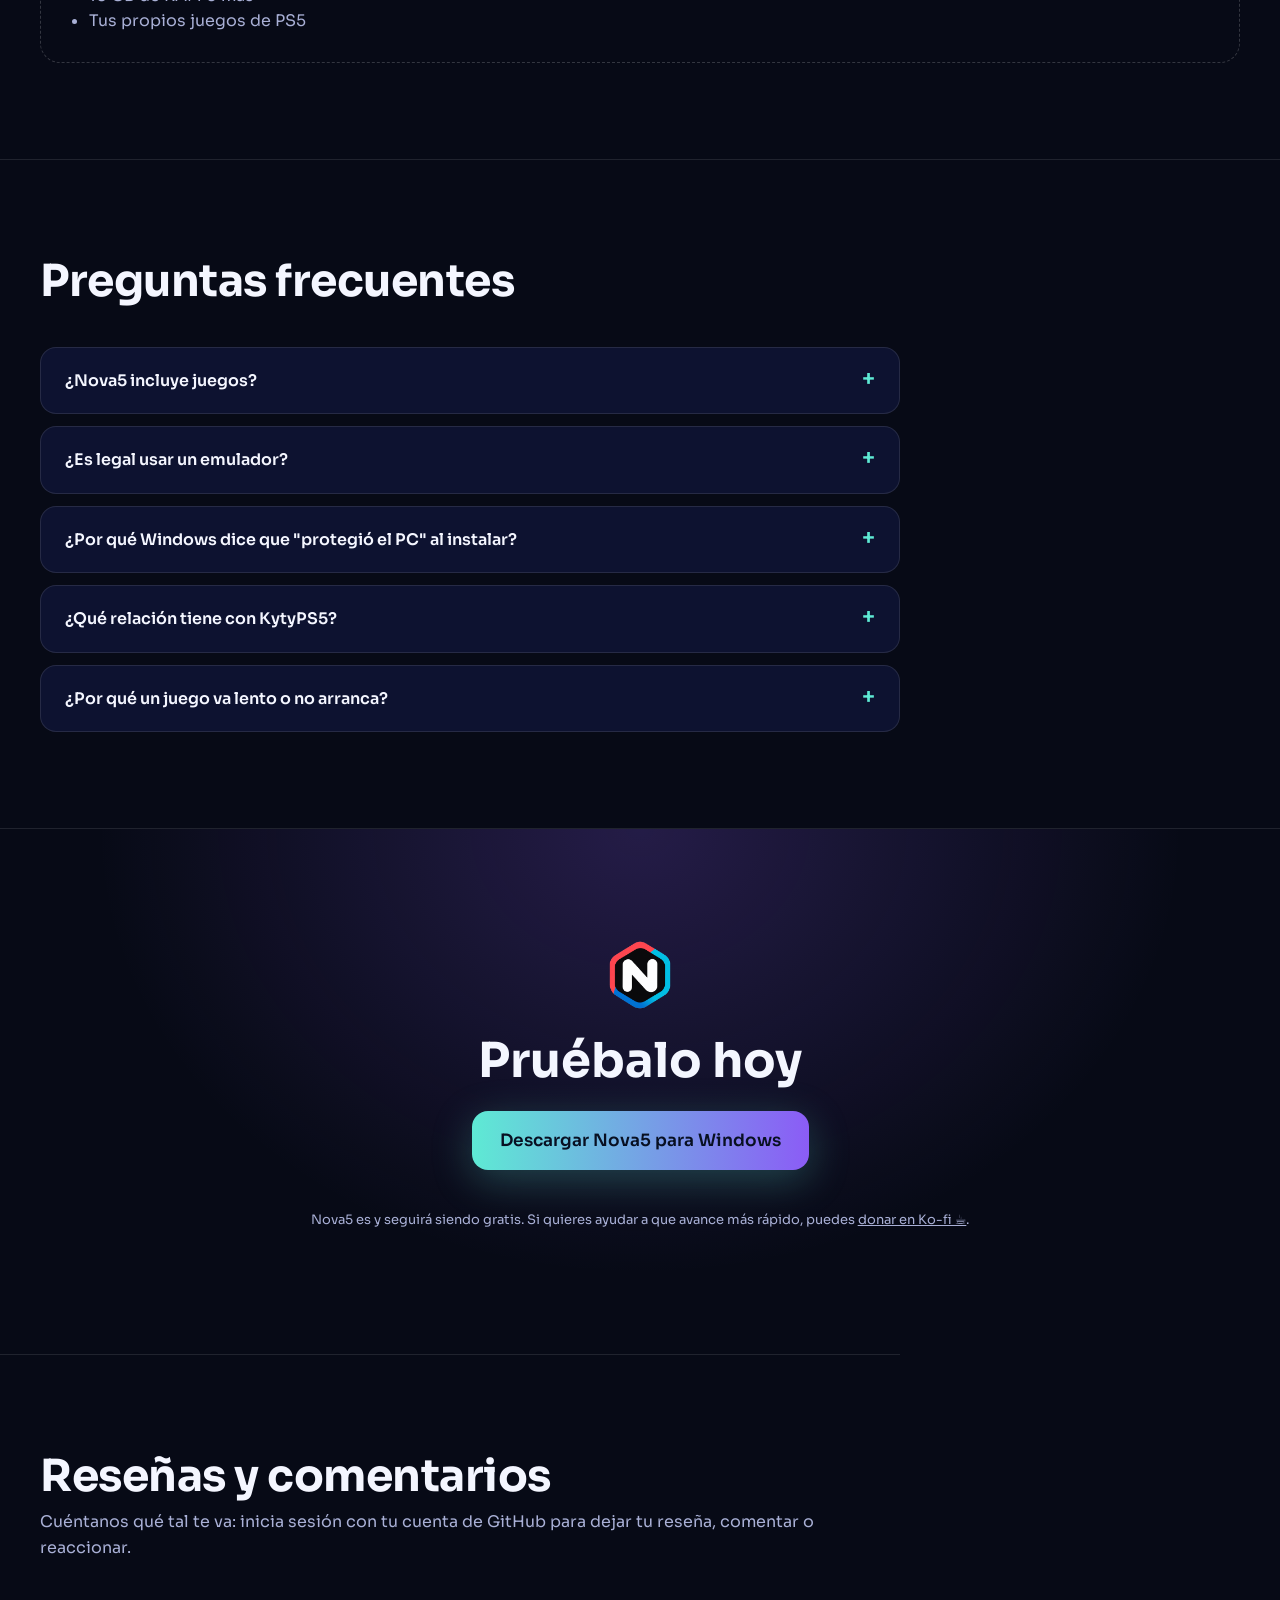
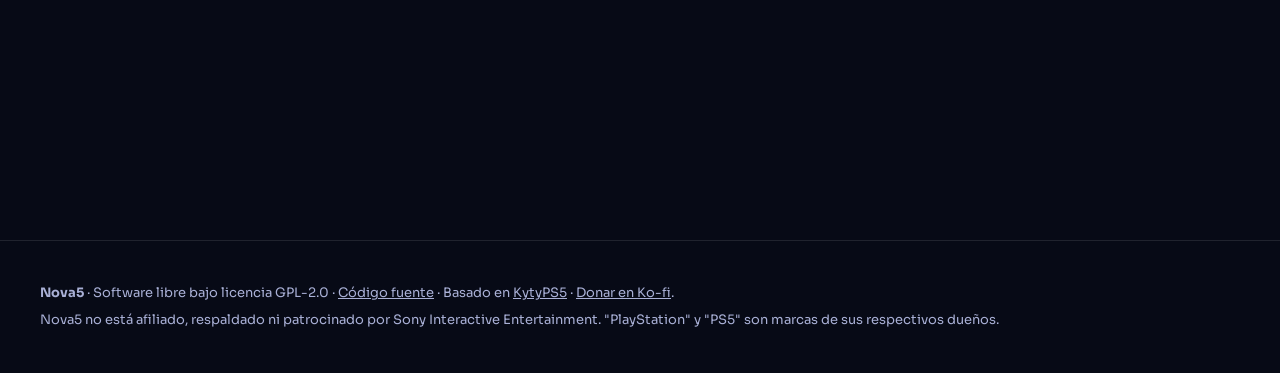
==== commit e5983ed5: "Web: Iniciar sesiÃ³n in every menu, Donate on the NovaS page Co-Authored-By: Claude Opus 5.5 <norepl" ====
--- a/website/index.html
+++ b/website/index.html
@@ -40,6 +40,7 @@
     <a href="nexo.html">Nexo</a>
     <a href="#empezar">Empezar</a>
     <a href="#preguntas">Preguntas</a>
+    <a href="#comentarios"><svg viewBox="0 0 24 24" width="16" height="16" aria-hidden="true" style="vertical-align:-3px;margin-right:6px"><circle cx="12" cy="8" r="4" fill="none" stroke="currentColor" stroke-width="2"/><path d="M4 21c0-4 4-6 8-6s8 2 8 6" fill="none" stroke="currentColor" stroke-width="2" stroke-linecap="round"/></svg>Iniciar sesión</a>
     <a data-donate href="https://ko-fi.com/nova5emu" target="_blank" rel="noopener">Donar</a>
   </nav>
   <a class="btn small" href="#descargar">Descargar</a>
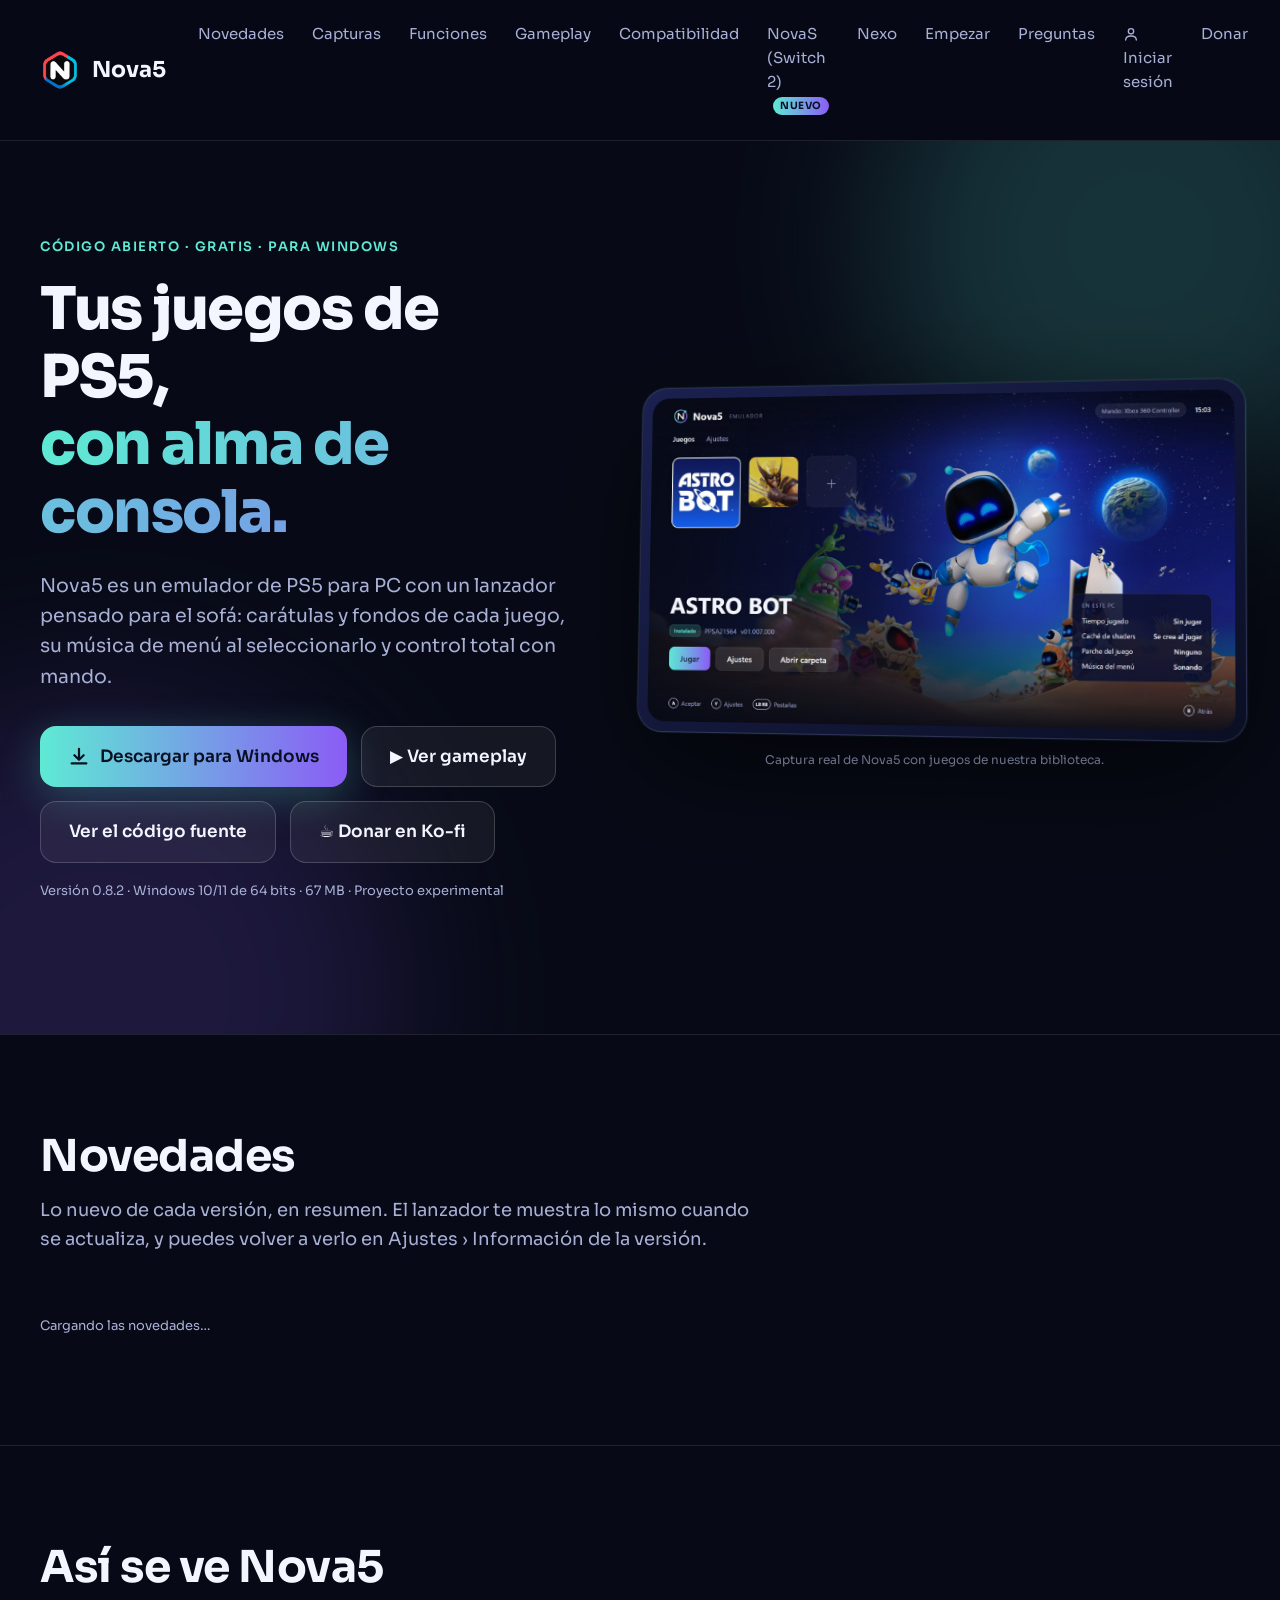
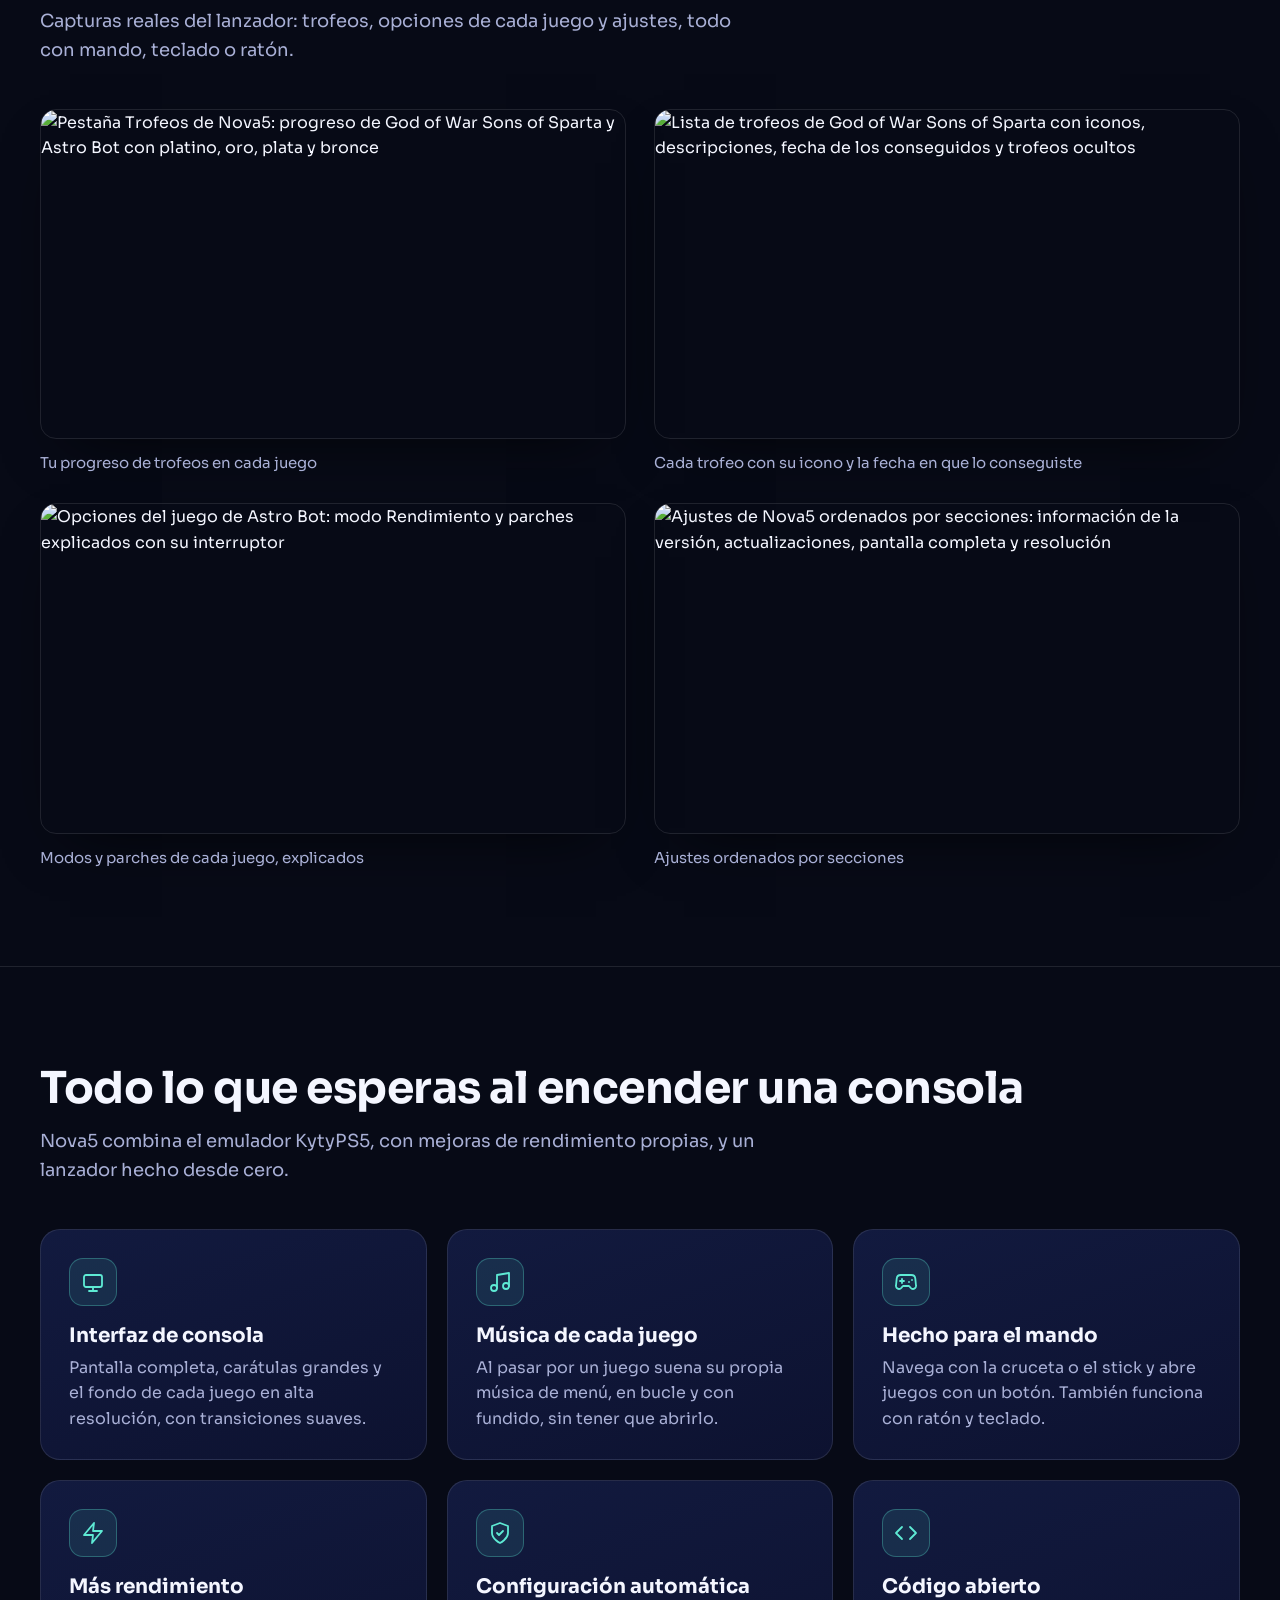
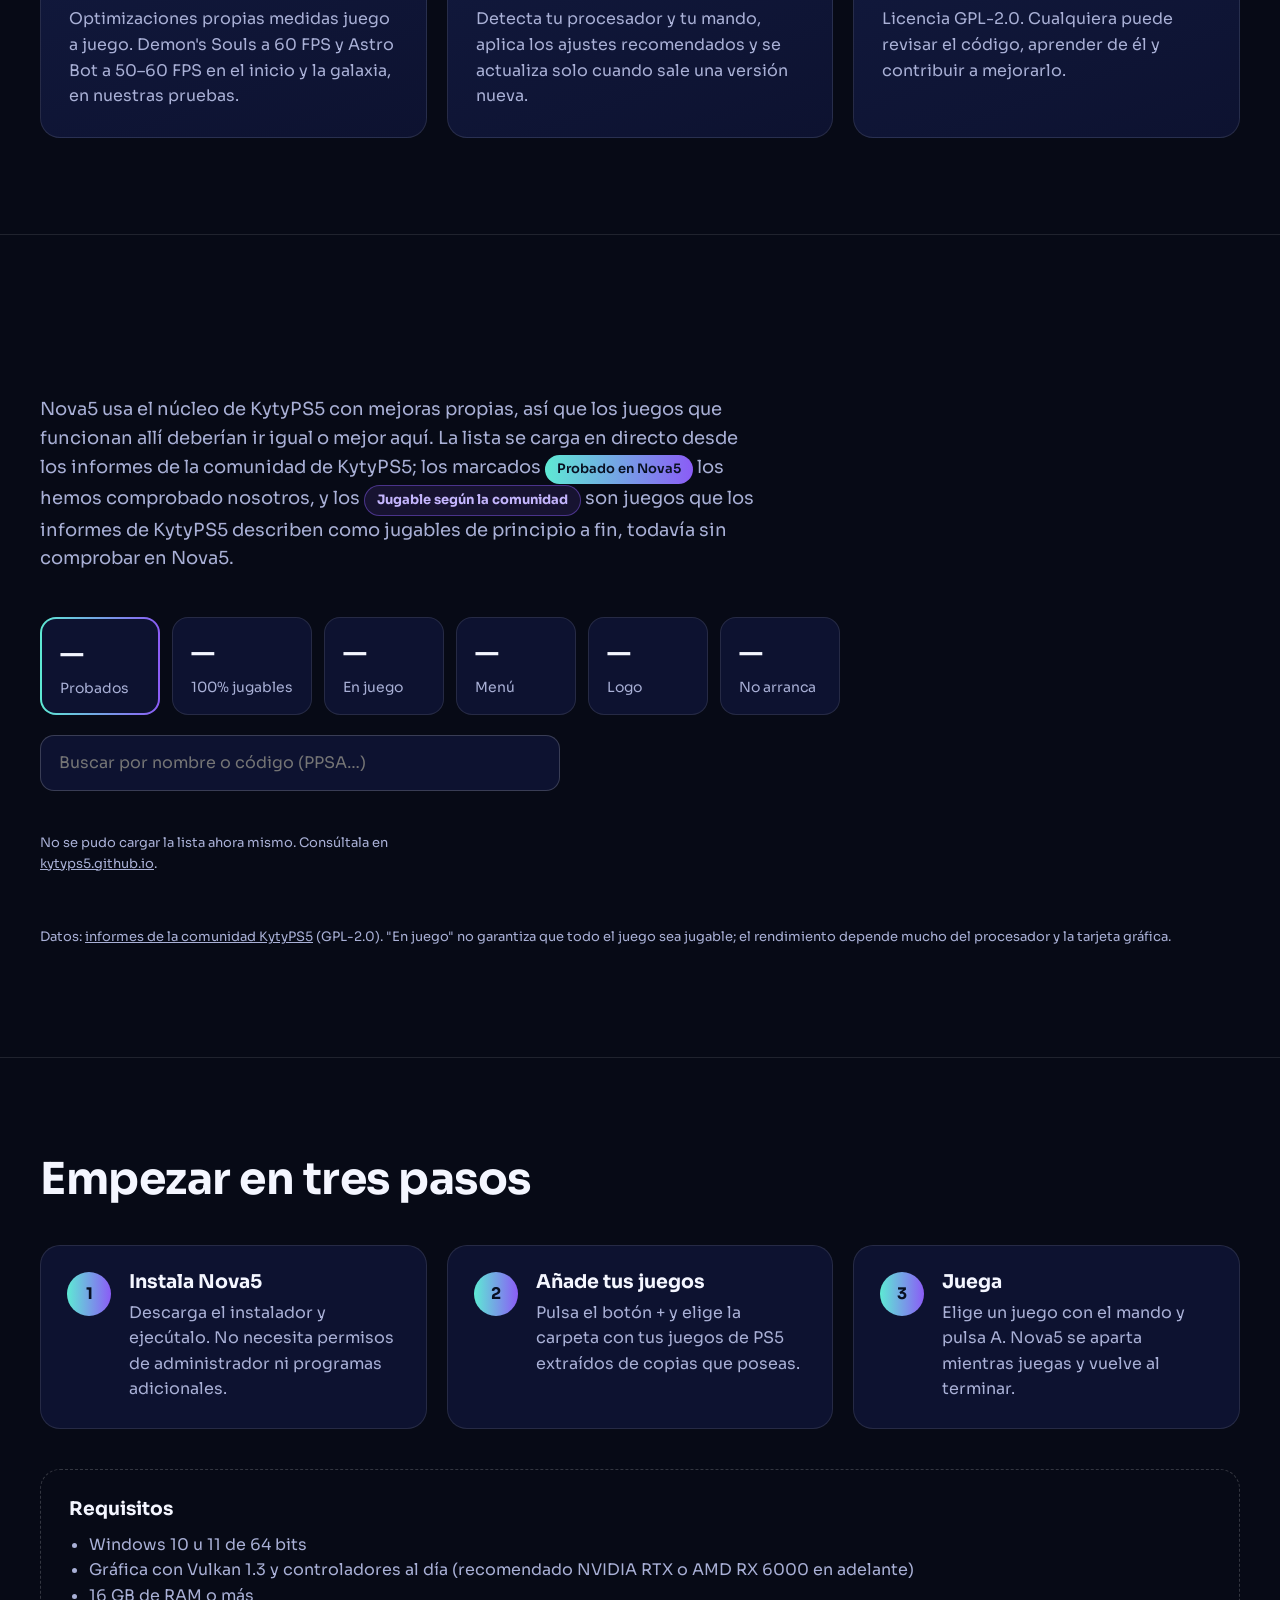
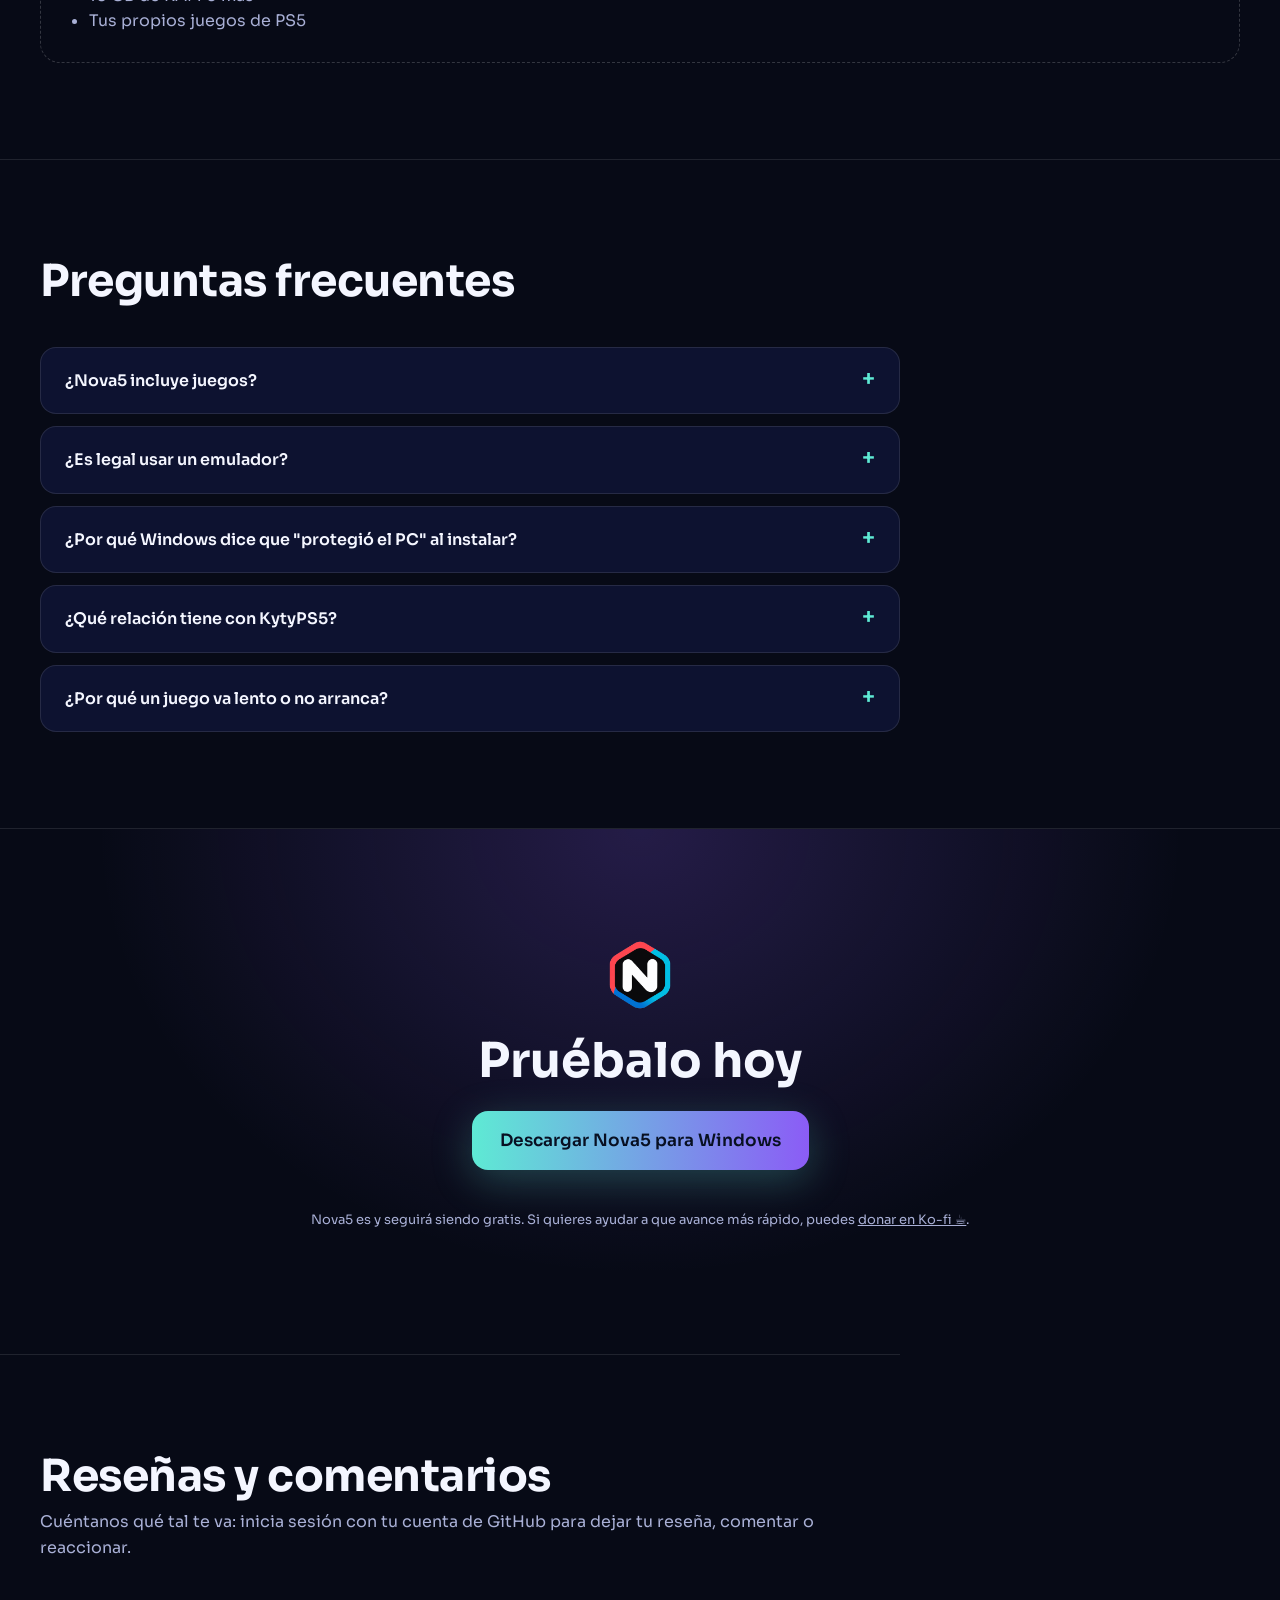
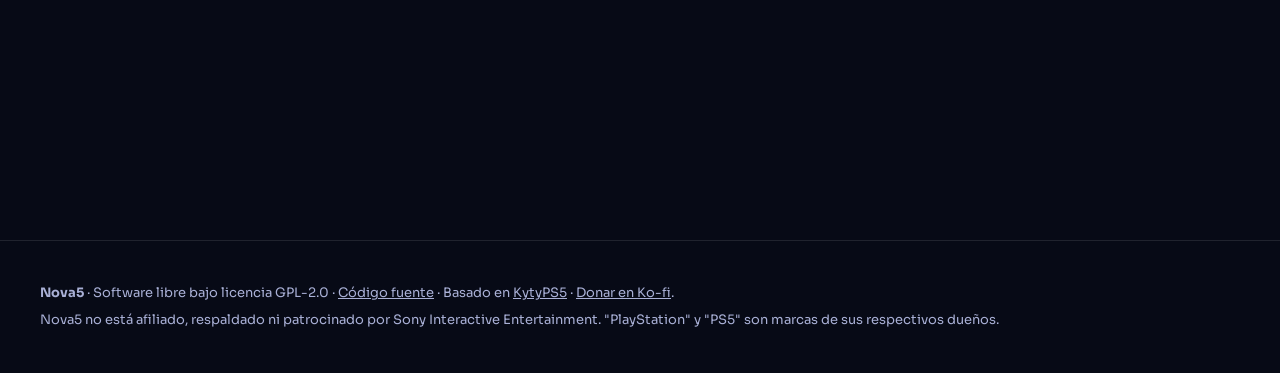
==== commit f92916cc: "Nova5 0.8.2 / NovaS 0.1.3: Donate button and update settings in NovaS; sign-in link on the website C" ====
--- a/website/index.html
+++ b/website/index.html
@@ -67,7 +67,7 @@
         <a class="btn ghost" data-source href="#">Ver el código fuente</a>
         <a class="btn ghost" data-donate href="https://ko-fi.com/nova5emu" target="_blank" rel="noopener">☕ Donar en Ko-fi</a>
       </div>
-      <p class="fine">Versión <span data-version>0.8.1</span> · Windows 10/11 de 64 bits · 67 MB · Proyecto experimental</p>
+      <p class="fine">Versión <span data-version>0.8.2</span> · Windows 10/11 de 64 bits · 67 MB · Proyecto experimental</p>
       <p class="downloads" data-downloads hidden><b data-download-count></b> descargas</p>
     </div>
 
@@ -241,7 +241,7 @@
 <script>
   // Release and repository links; the version must match the latest GitHub release.
   const NOVA5 = {
-    version: '0.8.1',
+    version: '0.8.2',
     download: 'https://github.com/nova5emu/nova5/releases/latest/download/Nova5-Setup.exe',
     source: 'https://github.com/nova5emu/nova5',
   };
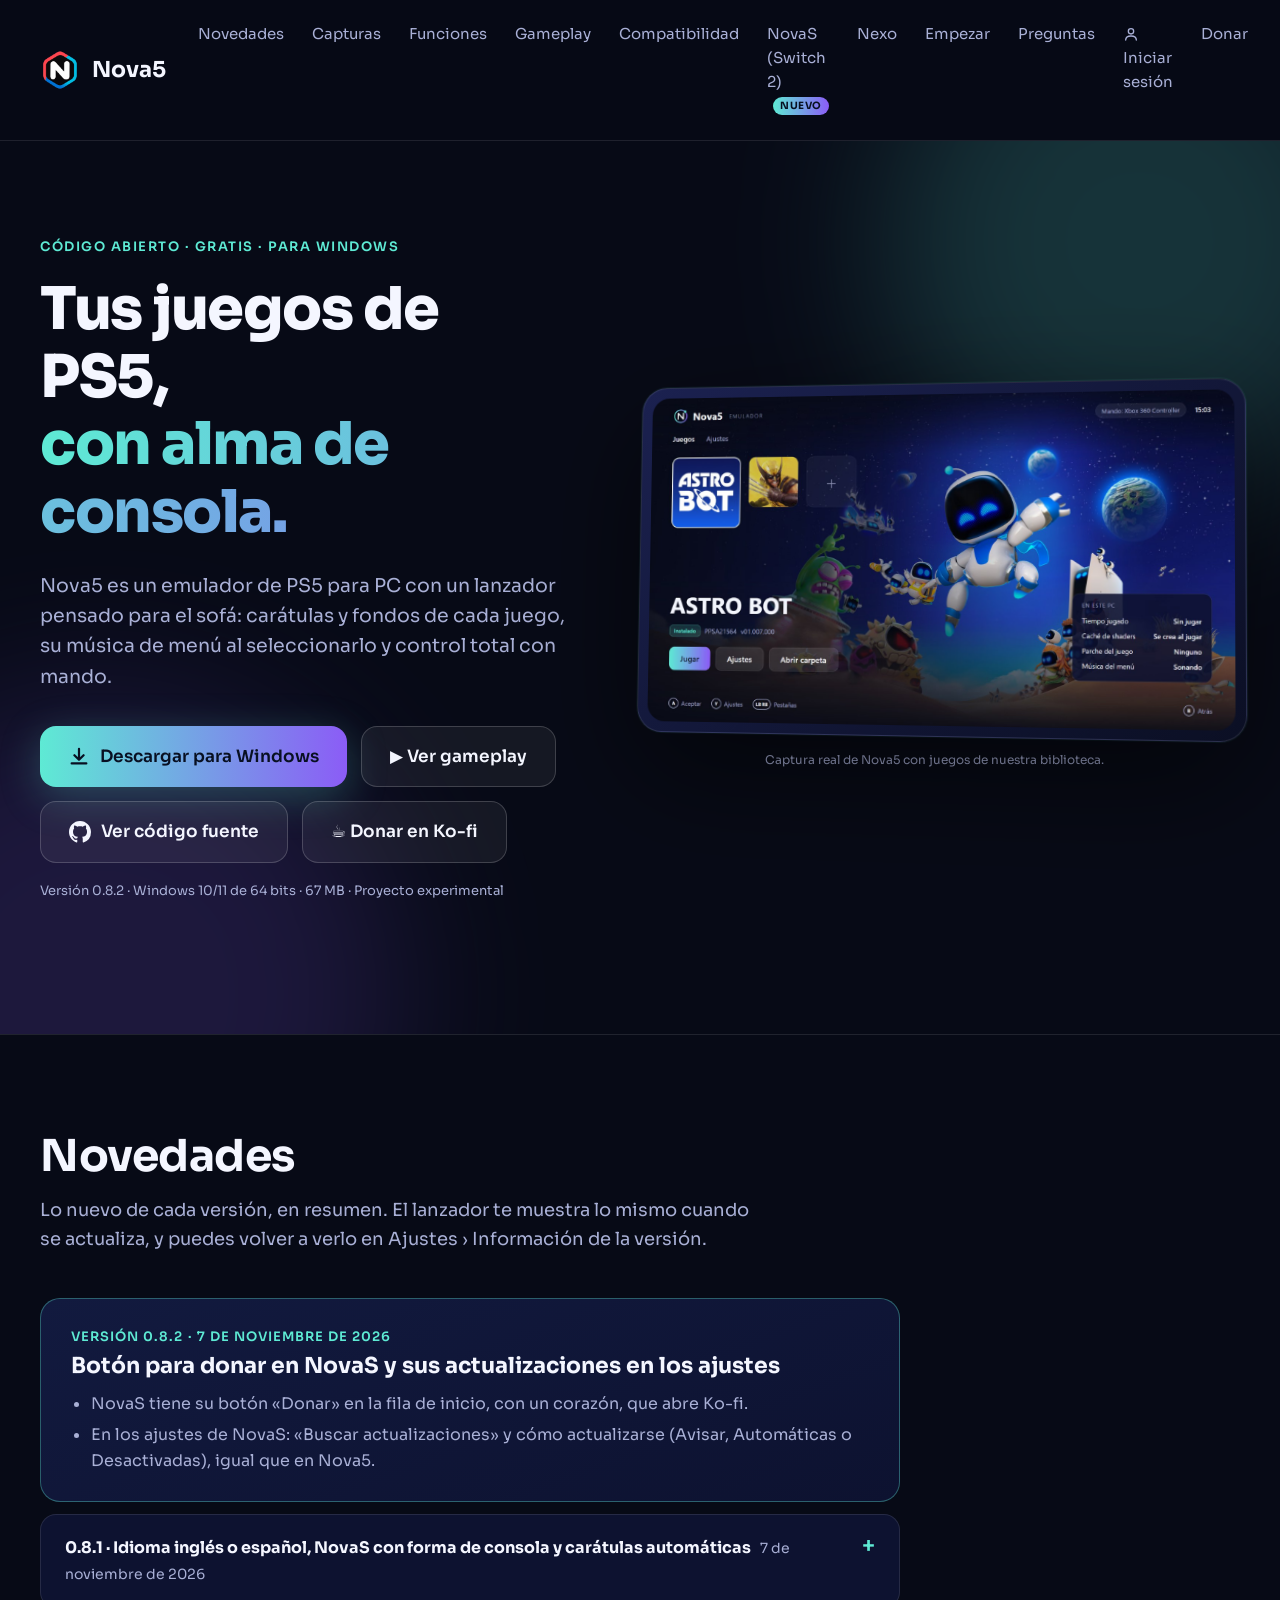
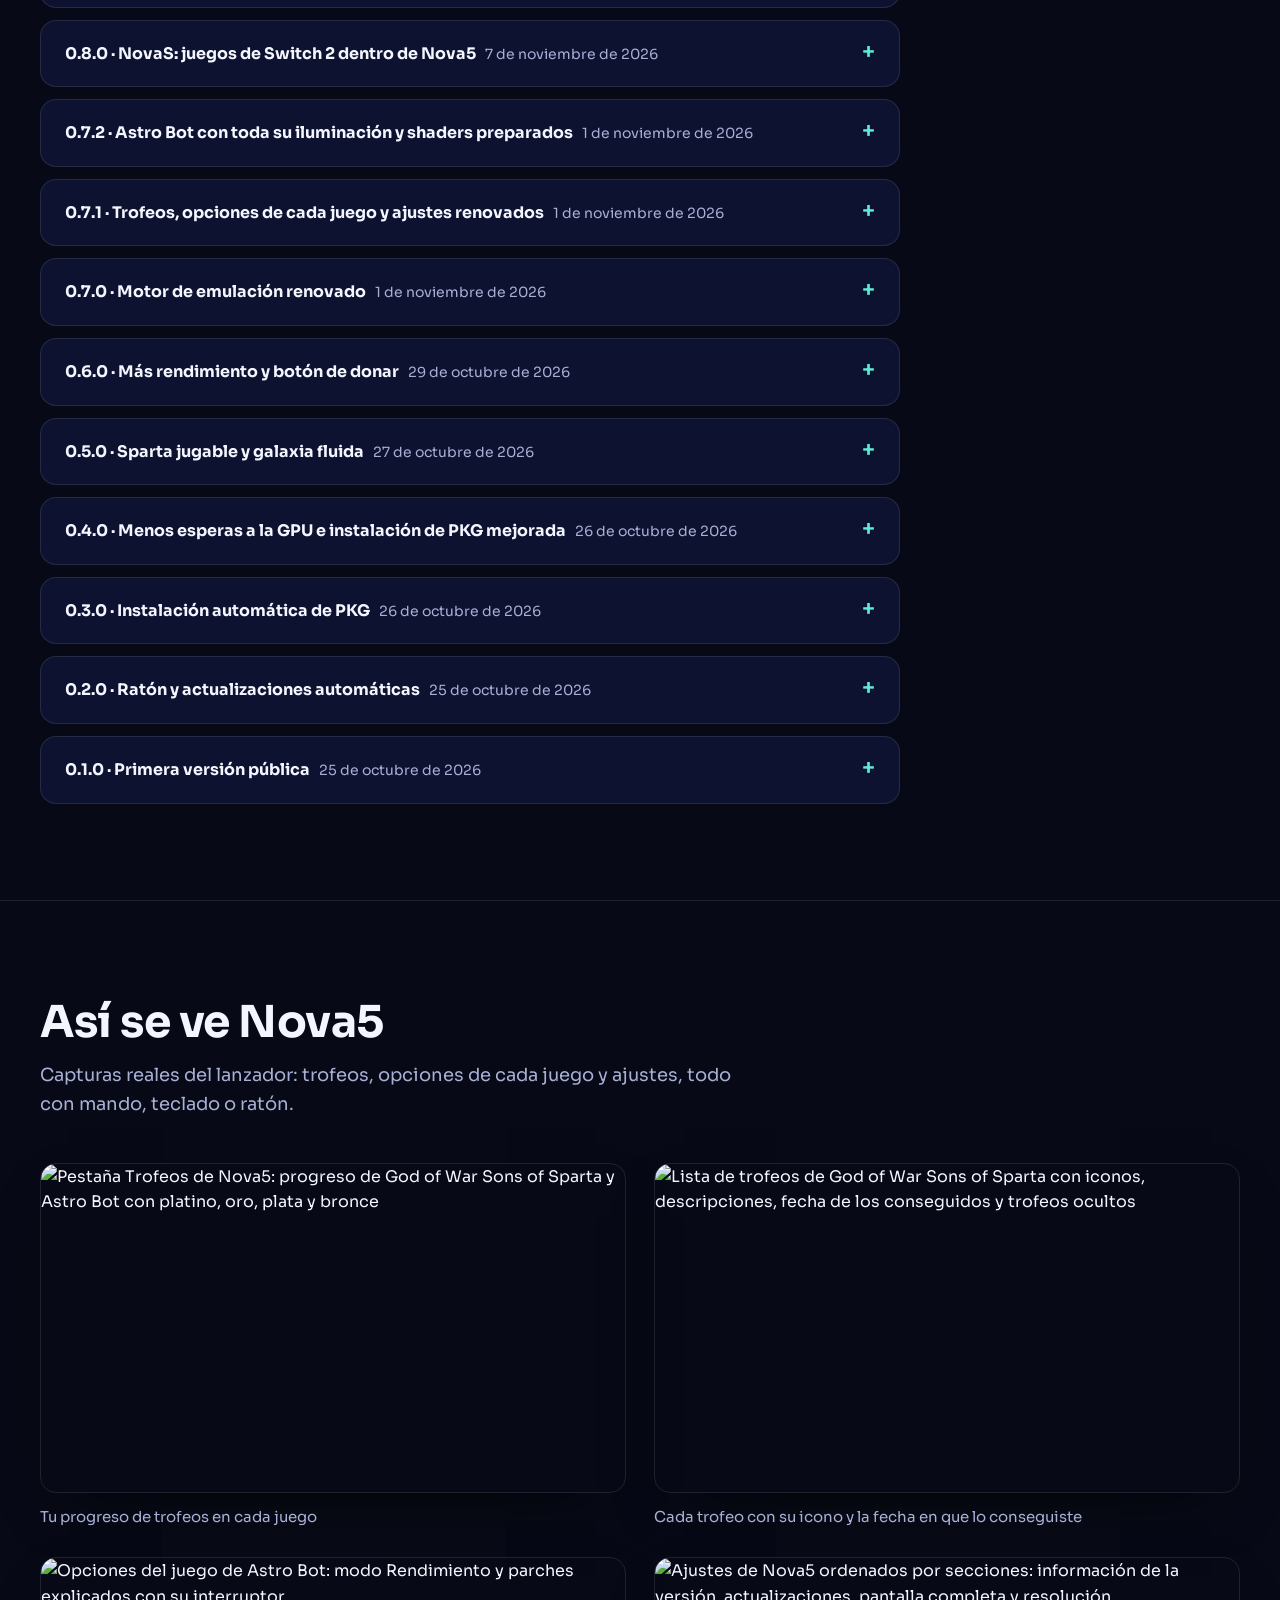
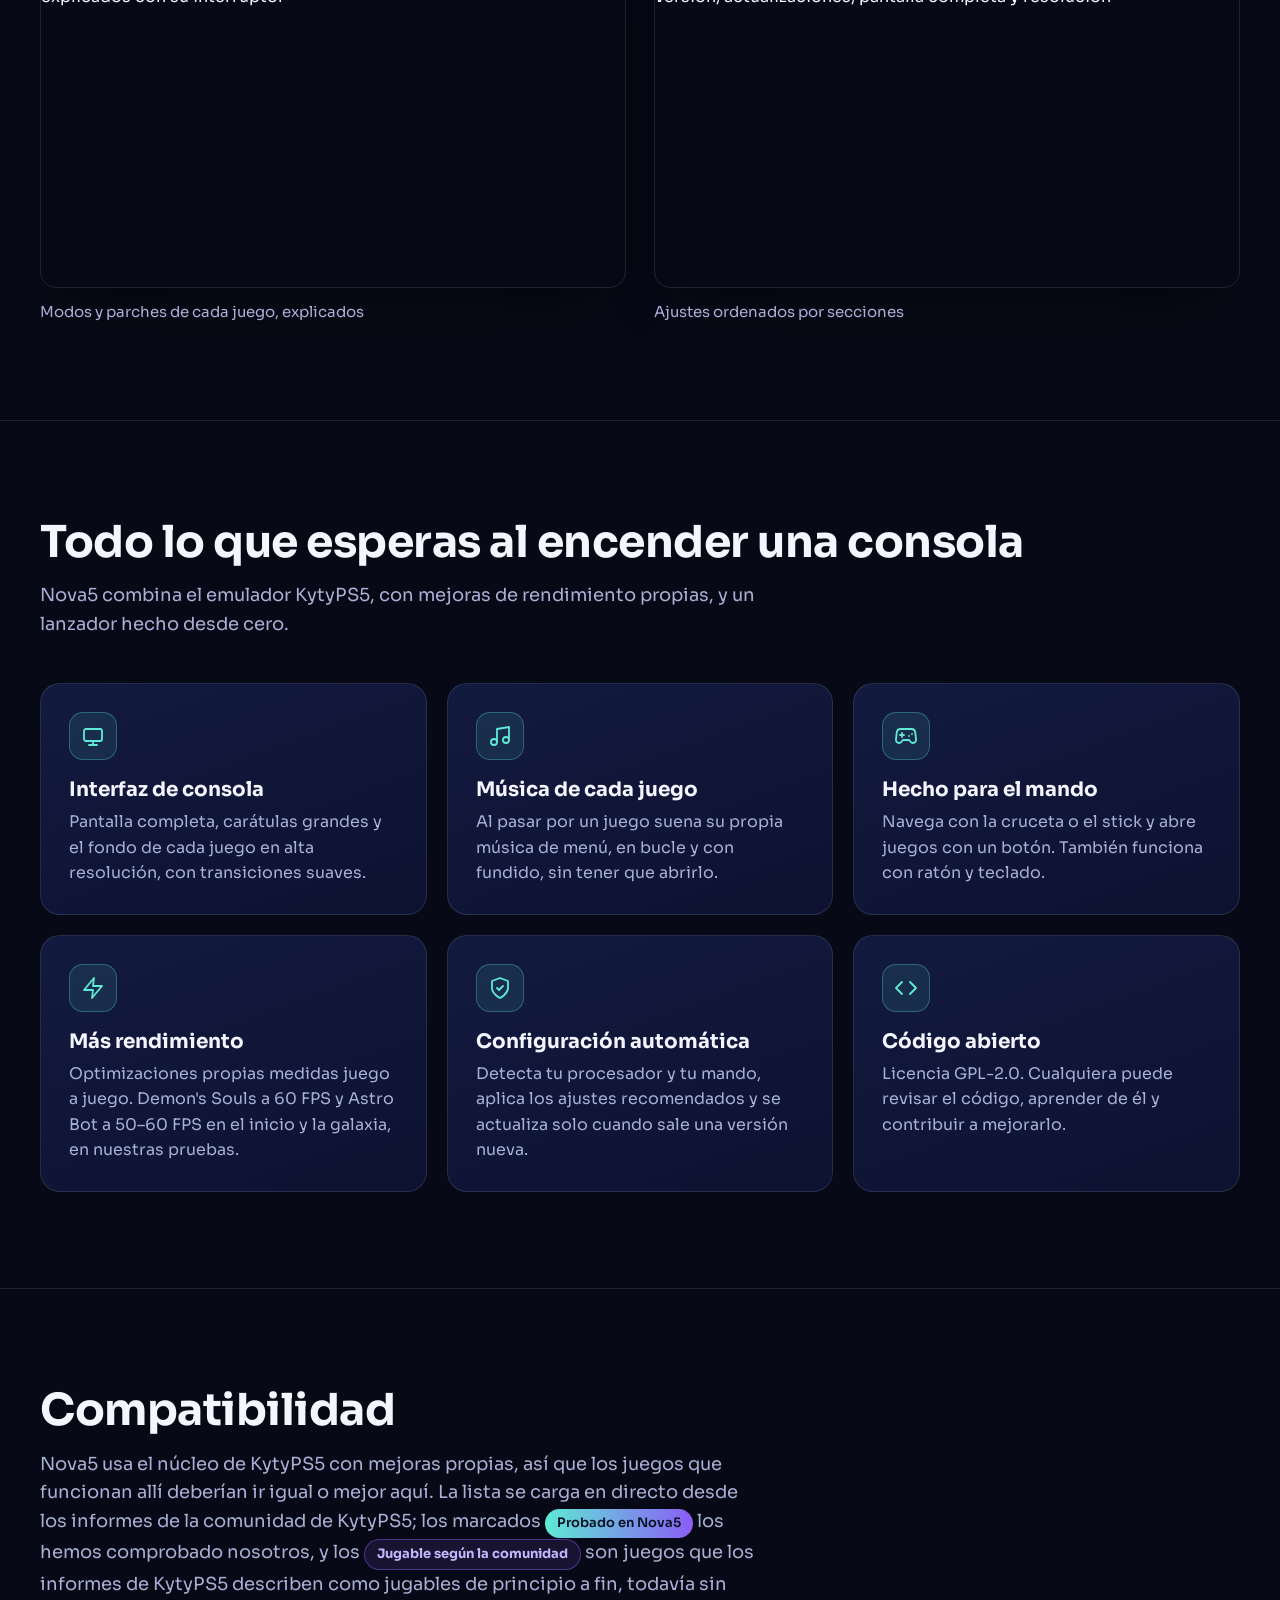
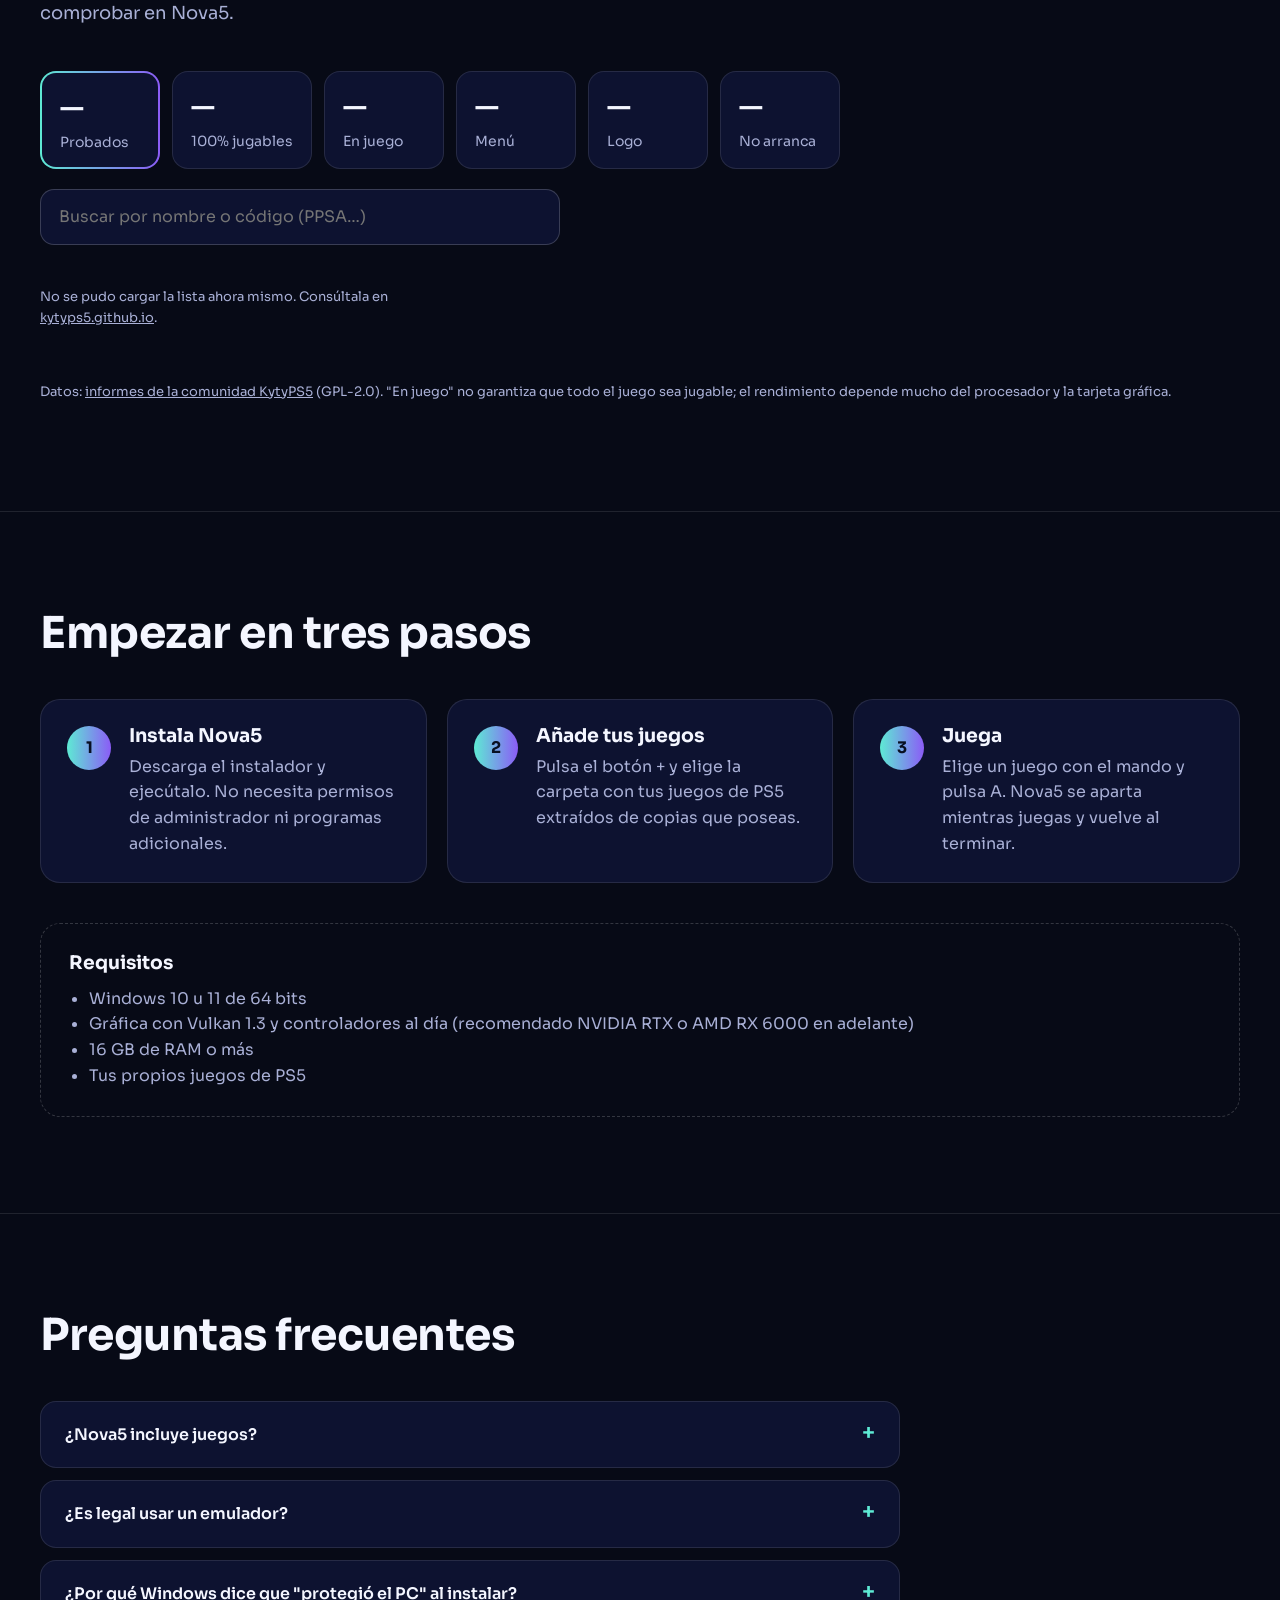
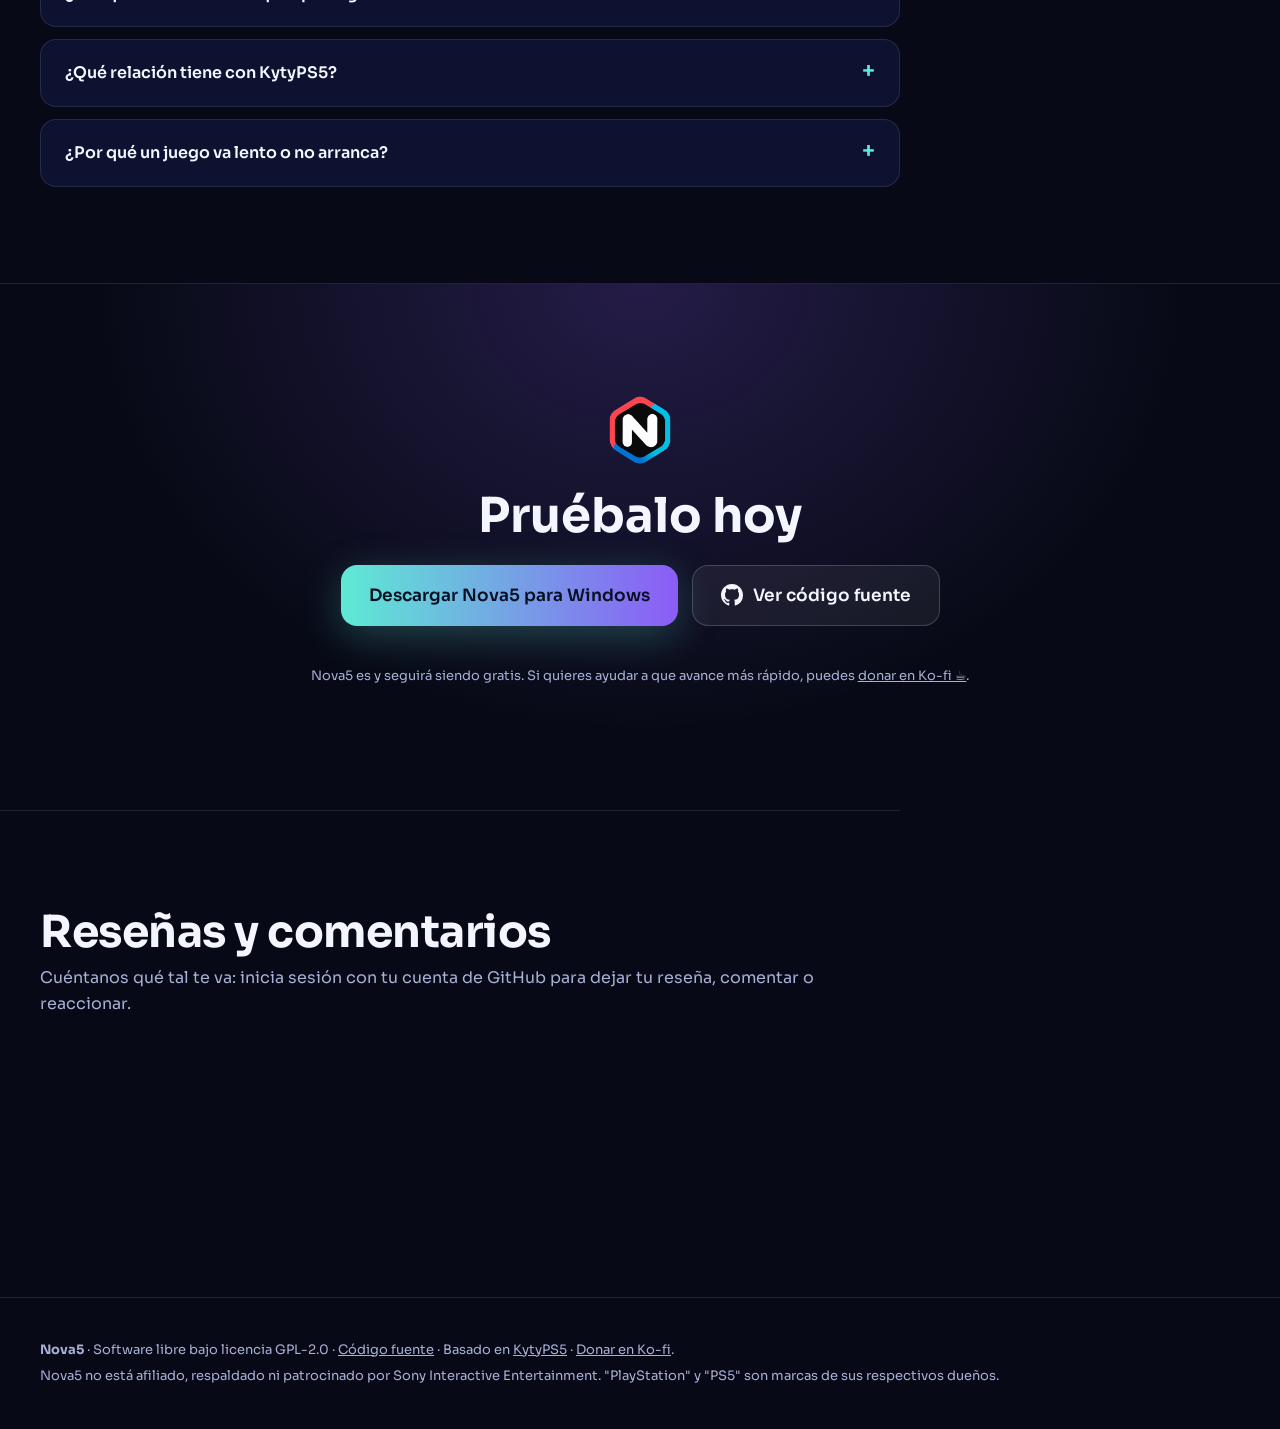
==== commit f41d0a23: "Web: Ver cÃ³digo fuente with GitHub stars, signed-in avatar and name, NovaS changelog Co-Authored-By" ====
--- a/website/index.html
+++ b/website/index.html
@@ -40,7 +40,7 @@
     <a href="nexo.html">Nexo</a>
     <a href="#empezar">Empezar</a>
     <a href="#preguntas">Preguntas</a>
-    <a href="#comentarios"><svg viewBox="0 0 24 24" width="16" height="16" aria-hidden="true" style="vertical-align:-3px;margin-right:6px"><circle cx="12" cy="8" r="4" fill="none" stroke="currentColor" stroke-width="2"/><path d="M4 21c0-4 4-6 8-6s8 2 8 6" fill="none" stroke="currentColor" stroke-width="2" stroke-linecap="round"/></svg>Iniciar sesión</a>
+    <a href="#comentarios" data-account><svg viewBox="0 0 24 24" width="16" height="16" aria-hidden="true" style="vertical-align:-3px;margin-right:6px"><circle cx="12" cy="8" r="4" fill="none" stroke="currentColor" stroke-width="2"/><path d="M4 21c0-4 4-6 8-6s8 2 8 6" fill="none" stroke="currentColor" stroke-width="2" stroke-linecap="round"/></svg>Iniciar sesión</a>
     <a data-donate href="https://ko-fi.com/nova5emu" target="_blank" rel="noopener">Donar</a>
   </nav>
   <a class="btn small" href="#descargar">Descargar</a>
@@ -64,7 +64,7 @@
           Descargar para Windows
         </a>
         <a class="btn ghost" href="gameplay.html">▶ Ver gameplay</a>
-        <a class="btn ghost" data-source href="#">Ver el código fuente</a>
+        <a class="btn ghost" href="https://github.com/nova5emu/nova5" target="_blank" rel="noopener" data-stars="nova5emu/nova5"><svg class="gh-mark" viewBox="0 0 16 16" aria-hidden="true"><path d="M8 0C3.58 0 0 3.58 0 8c0 3.54 2.29 6.53 5.47 7.59.4.07.55-.17.55-.38 0-.19-.01-.82-.01-1.49-2.01.37-2.53-.49-2.69-.94-.09-.23-.48-.94-.82-1.13-.28-.15-.68-.52-.01-.53.63-.01 1.08.58 1.23.82.72 1.21 1.87.87 2.33.66.07-.52.28-.87.51-1.07-1.78-.2-3.64-.89-3.64-3.95 0-.87.31-1.59.82-2.15-.08-.2-.36-1.02.08-2.12 0 0 .67-.21 2.2.82.64-.18 1.32-.27 2-.27.68 0 1.36.09 2 .27 1.53-1.04 2.2-.82 2.2-.82.44 1.1.16 1.92.08 2.12.51.56.82 1.27.82 2.15 0 3.07-1.87 3.75-3.65 3.95.29.25.54.73.54 1.48 0 1.07-.01 1.93-.01 2.2 0 .21.15.46.55.38A8.013 8.013 0 0016 8c0-4.42-3.58-8-8-8z"/></svg> Ver código fuente</a>
         <a class="btn ghost" data-donate href="https://ko-fi.com/nova5emu" target="_blank" rel="noopener">☕ Donar en Ko-fi</a>
       </div>
       <p class="fine">Versión <span data-version>0.8.2</span> · Windows 10/11 de 64 bits · 67 MB · Proyecto experimental</p>
@@ -201,7 +201,10 @@
   <section class="final" data-reveal>
     <img src="assets/nova5.png" alt="" width="72" height="72">
     <h2>Pruébalo hoy</h2>
-    <a class="btn primary" data-download href="#">Descargar Nova5 para Windows</a>
+    <div class="cta" style="justify-content:center">
+      <a class="btn primary" data-download href="#">Descargar Nova5 para Windows</a>
+      <a class="btn ghost" href="https://github.com/nova5emu/nova5" target="_blank" rel="noopener" data-stars="nova5emu/nova5"><svg class="gh-mark" viewBox="0 0 16 16" aria-hidden="true"><path d="M8 0C3.58 0 0 3.58 0 8c0 3.54 2.29 6.53 5.47 7.59.4.07.55-.17.55-.38 0-.19-.01-.82-.01-1.49-2.01.37-2.53-.49-2.69-.94-.09-.23-.48-.94-.82-1.13-.28-.15-.68-.52-.01-.53.63-.01 1.08.58 1.23.82.72 1.21 1.87.87 2.33.66.07-.52.28-.87.51-1.07-1.78-.2-3.64-.89-3.64-3.95 0-.87.31-1.59.82-2.15-.08-.2-.36-1.02.08-2.12 0 0 .67-.21 2.2.82.64-.18 1.32-.27 2-.27.68 0 1.36.09 2 .27 1.53-1.04 2.2-.82 2.2-.82.44 1.1.16 1.92.08 2.12.51.56.82 1.27.82 2.15 0 3.07-1.87 3.75-3.65 3.95.29.25.54.73.54 1.48 0 1.07-.01 1.93-.01 2.2 0 .21.15.46.55.38A8.013 8.013 0 0016 8c0-4.42-3.58-8-8-8z"/></svg> Ver código fuente</a>
+    </div>
     <p class="fine">Nova5 es y seguirá siendo gratis. Si quieres ayudar a que avance más rápido, puedes <a data-donate href="https://ko-fi.com/nova5emu" target="_blank" rel="noopener">donar en Ko-fi ☕</a>.</p>
   </section>
 
@@ -219,11 +222,10 @@
           data-term="Nova5"
           data-strict="1"
           data-reactions-enabled="1"
-          data-emit-metadata="0"
+          data-emit-metadata="1"
           data-input-position="top"
           data-theme="transparent_dark"
           data-lang="es"
-          data-loading="lazy"
           crossorigin="anonymous"
           async></script>
 </section>
@@ -237,7 +239,7 @@
 
 <script src="site.js?v=20261029b" defer></script>
 <script src="compat.js?v=20261029b" defer></script>
-<script src="changelog.js?v=20261101" defer></script>
+<script src="changelog.js?v=20261107" defer></script>
 <script>
   // Release and repository links; the version must match the latest GitHub release.
   const NOVA5 = {
@@ -261,5 +263,6 @@
     })
     .catch(() => {});
 </script>
+<script src="cuenta.js?v=20261107" defer></script>
 </body>
 </html>
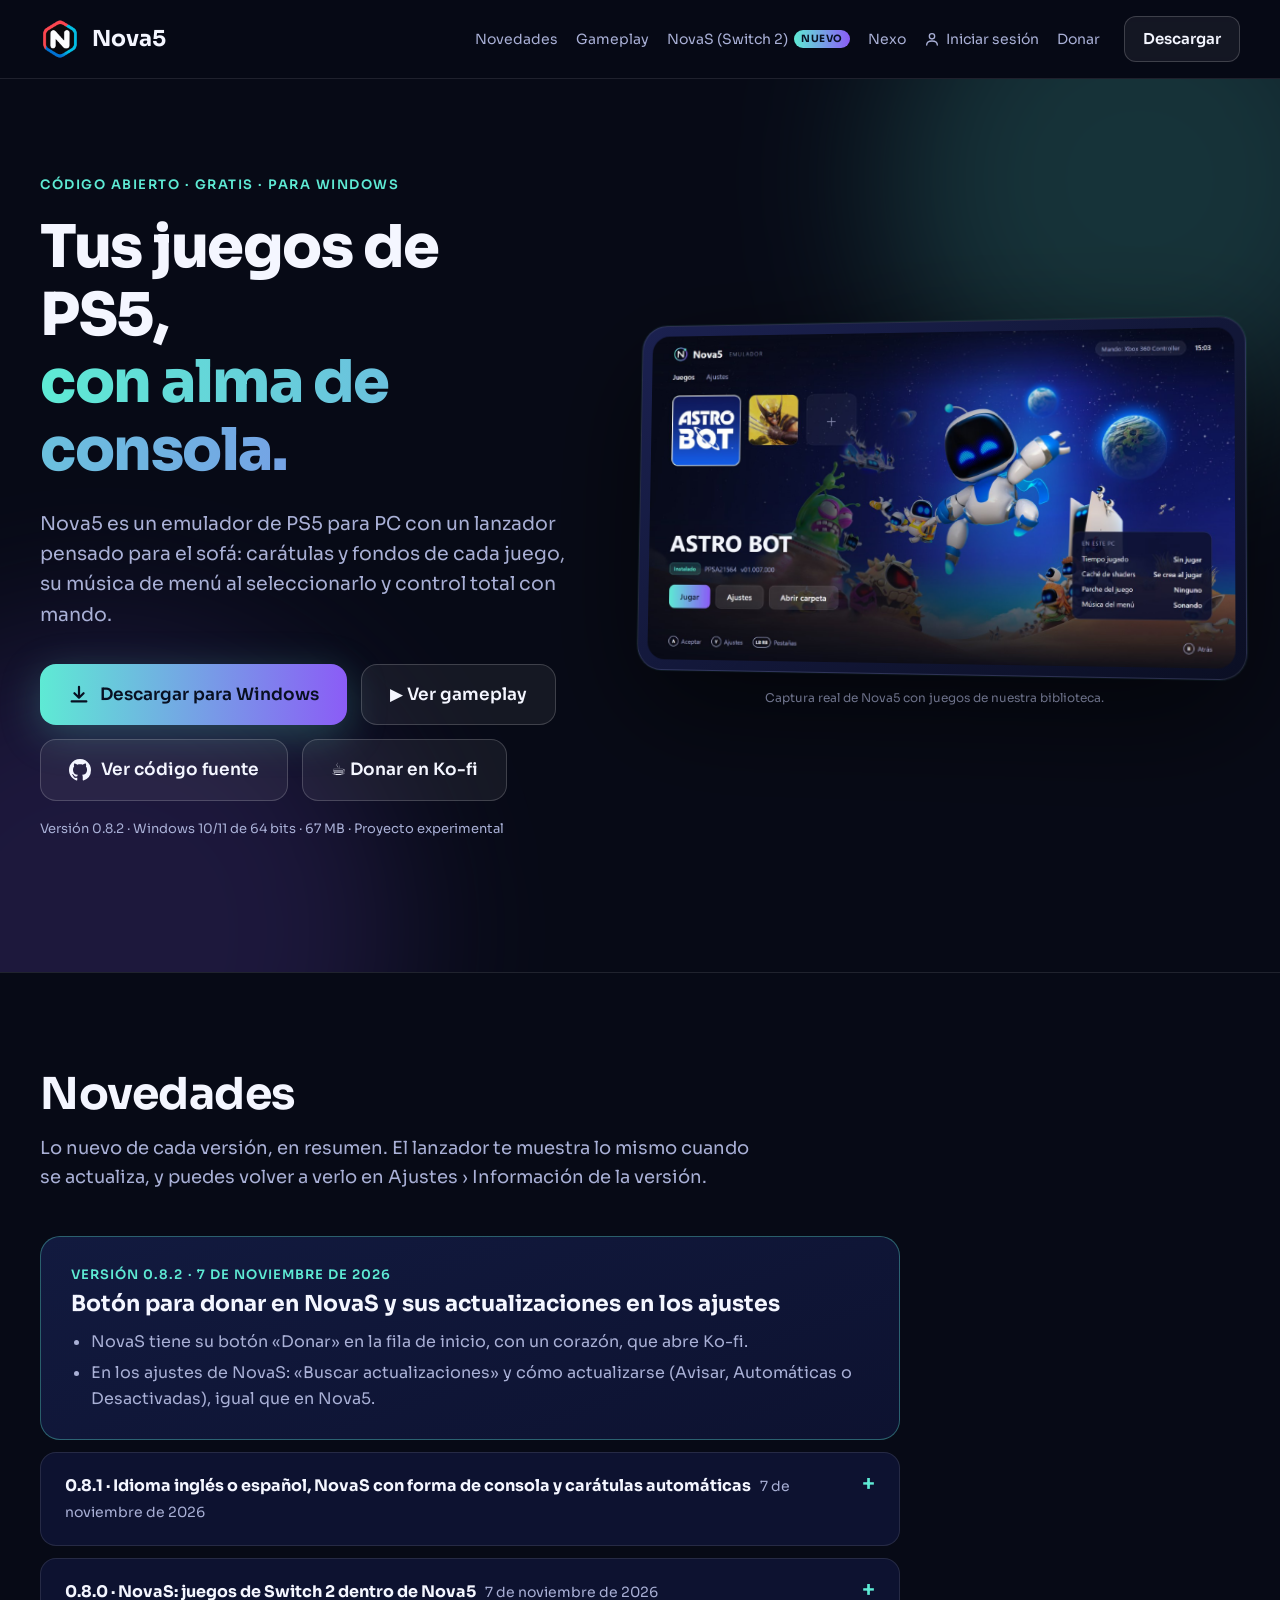
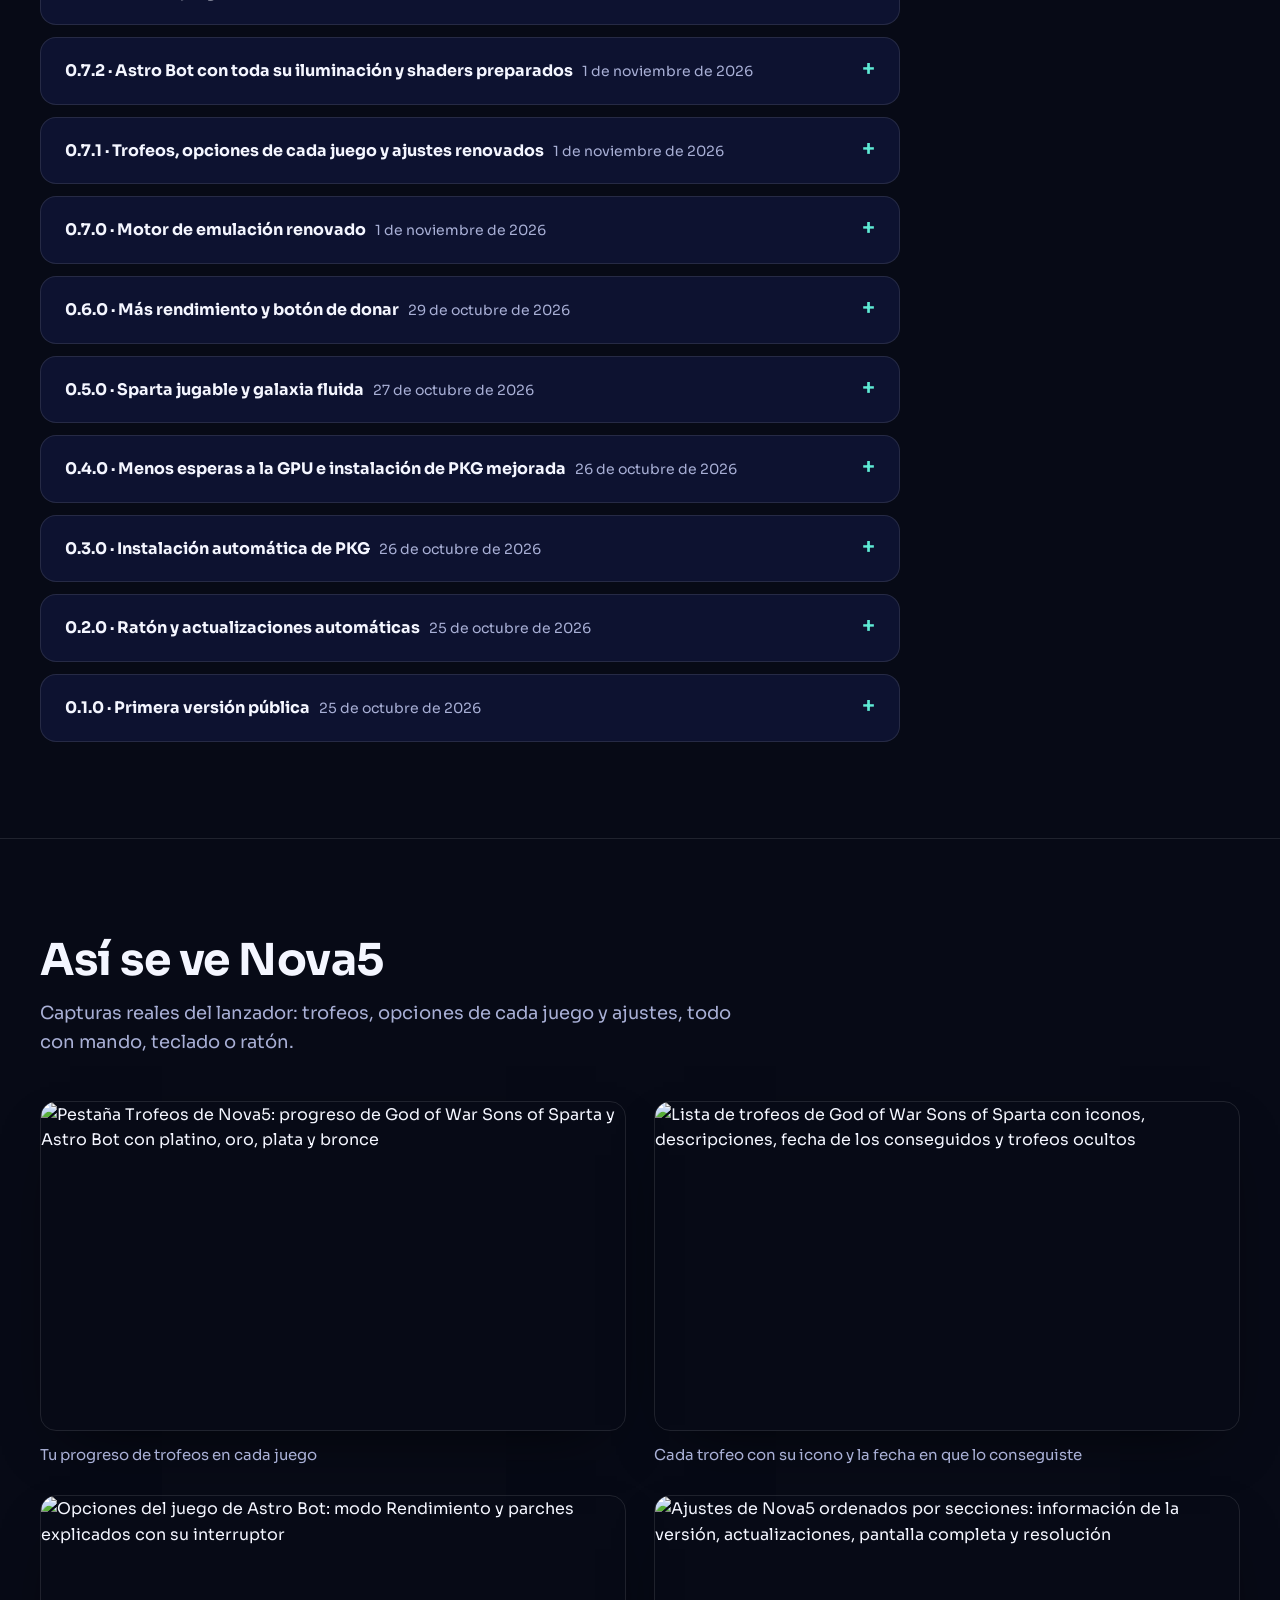
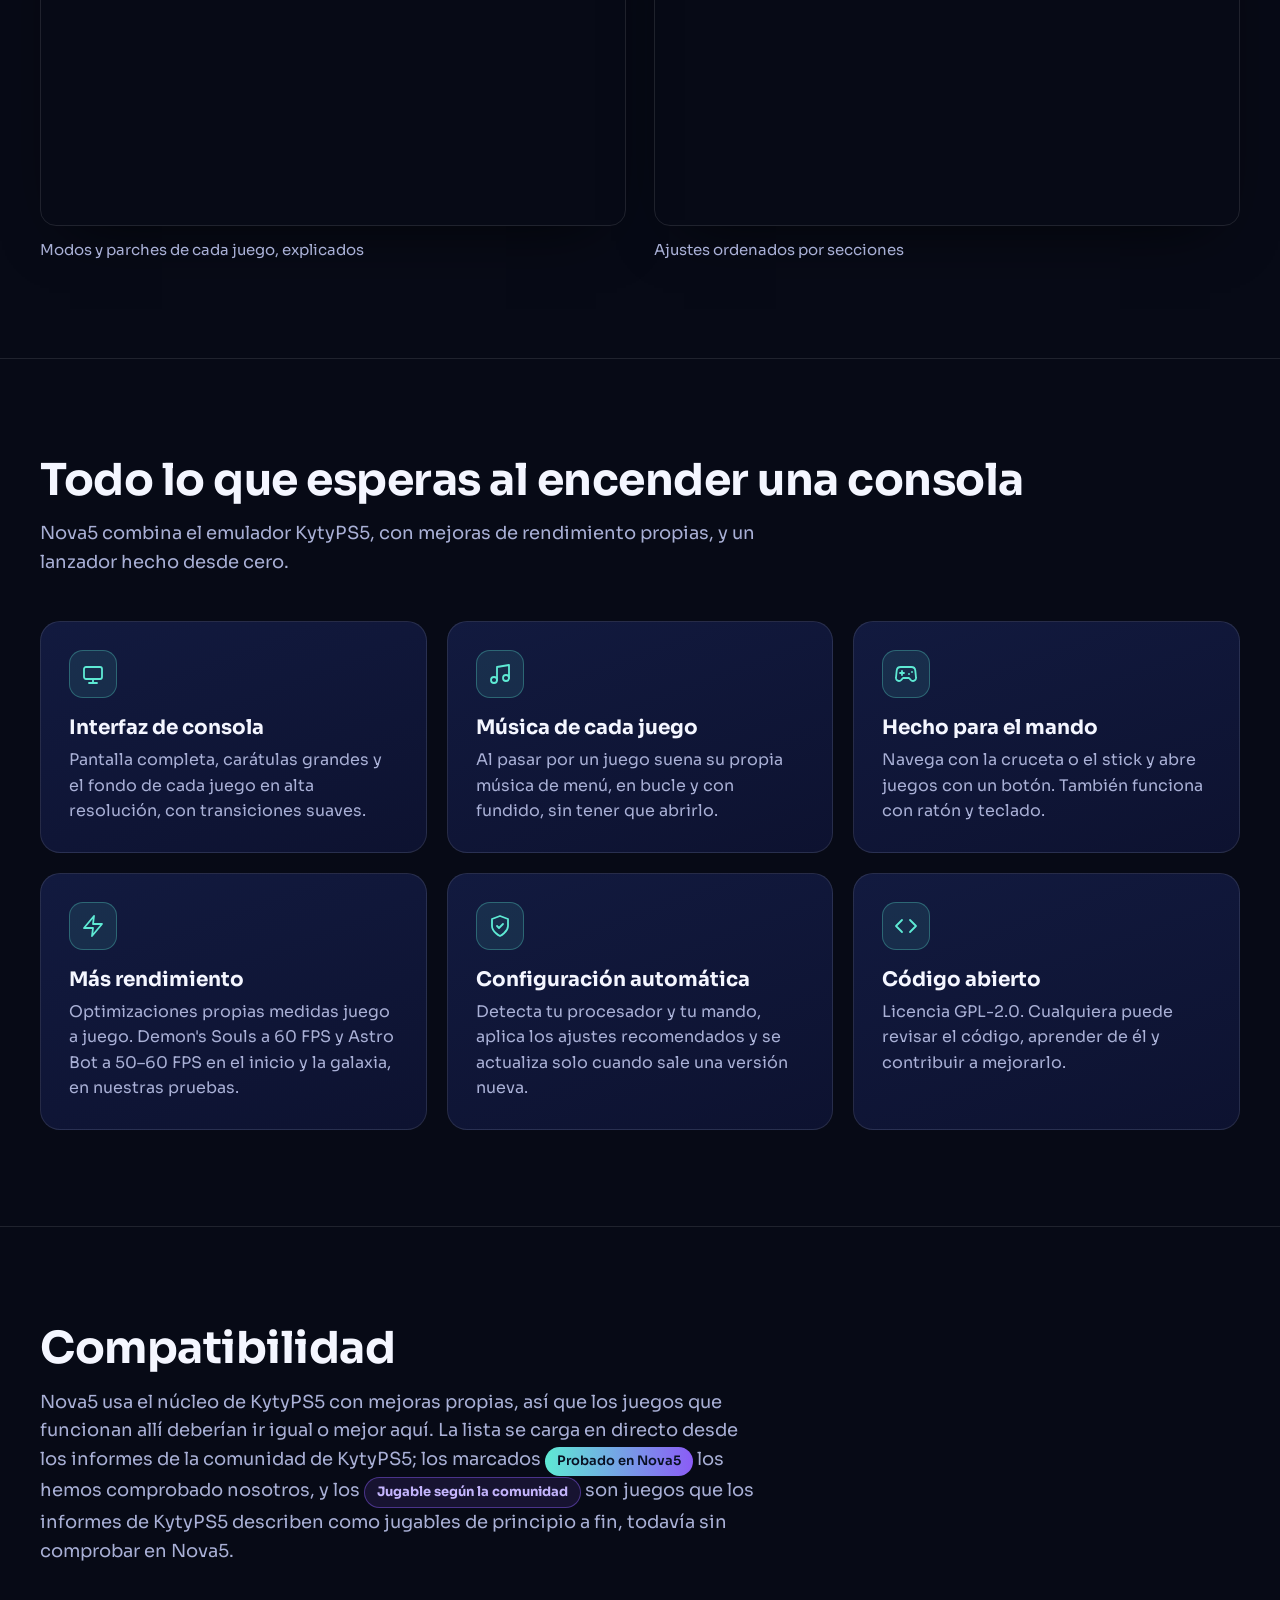
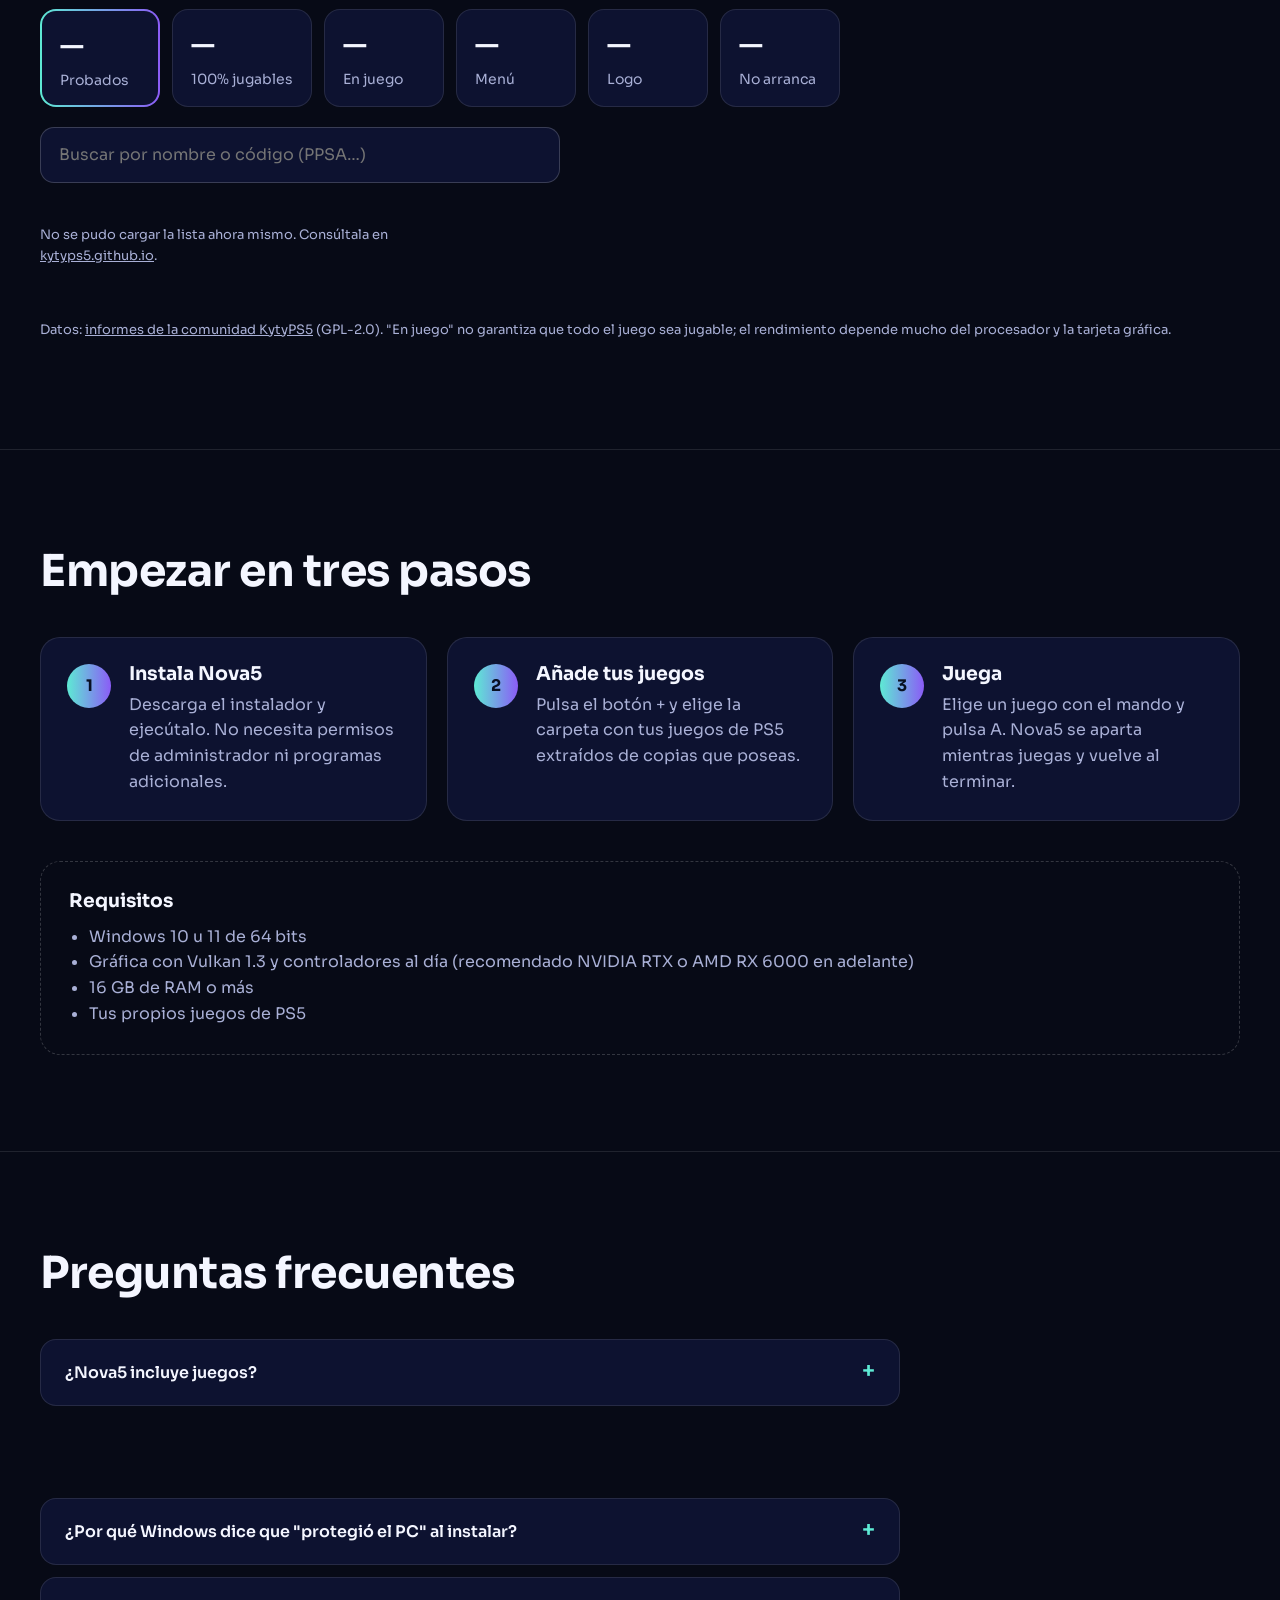
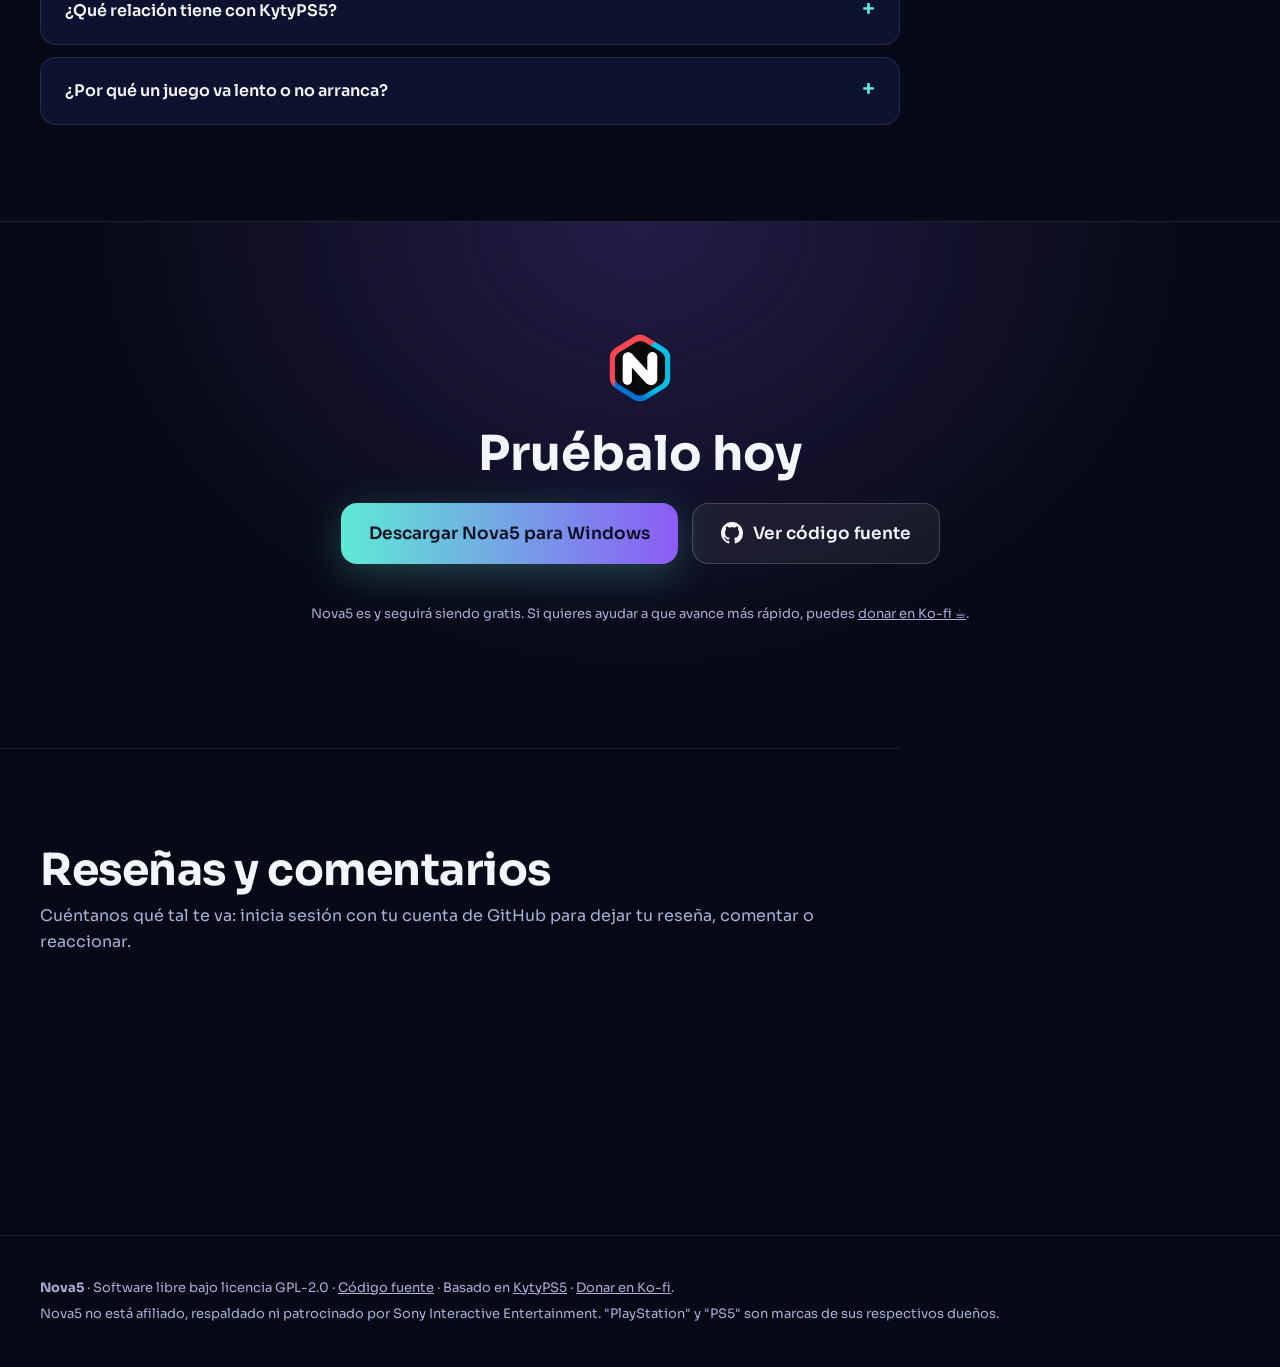
==== commit b6690056: "Web: Ver cÃ³digo fuente with GitHub stars, signed-in avatar and name, NovaS changelog Co-Authored-By" ====
--- a/website/index.html
+++ b/website/index.html
@@ -20,7 +20,7 @@
 <link rel="preconnect" href="https://fonts.googleapis.com">
 <link rel="preconnect" href="https://fonts.gstatic.com" crossorigin>
 <link href="https://fonts.googleapis.com/css2?family=Sora:wght@300;400;600;700;800&display=swap" rel="stylesheet">
-<link rel="stylesheet" href="style.css?v=20261101b">
+<link rel="stylesheet" href="style.css?v=20261107">
 </head>
 <body>
 <div class="progress" aria-hidden="true"></div>
@@ -263,6 +263,6 @@
     })
     .catch(() => {});
 </script>
-<script src="cuenta.js?v=20261107" defer></script>
+<script src="cuenta.js?v=20261107b" defer></script>
 </body>
 </html>
--- a/website/style.css
+++ b/website/style.css
@@ -250,3 +250,16 @@
 .comments { max-width: 900px; }
 .comments-lede { color: var(--muted); margin: 8px 0 24px; }
 .comments .giscus { min-height: 160px; }
+
+/* The menu keeps to one line: the in-page sections that scrolling reaches anyway step out first on narrower screens. */
+@media (min-width: 961px) {
+  .nav { gap: 24px; }
+  .links { gap: 18px; }
+  .links a { white-space: nowrap; font-size: 14px; }
+}
+@media (min-width: 961px) and (max-width: 1760px) {
+  .links a[href="#capturas"], .links a[href="#empezar"] { display: none; }
+}
+@media (min-width: 961px) and (max-width: 1300px) {
+  .links a[href="#funciones"], .links a[href="#compatibilidad"], .links a[href="#preguntas"] { display: none; }
+}
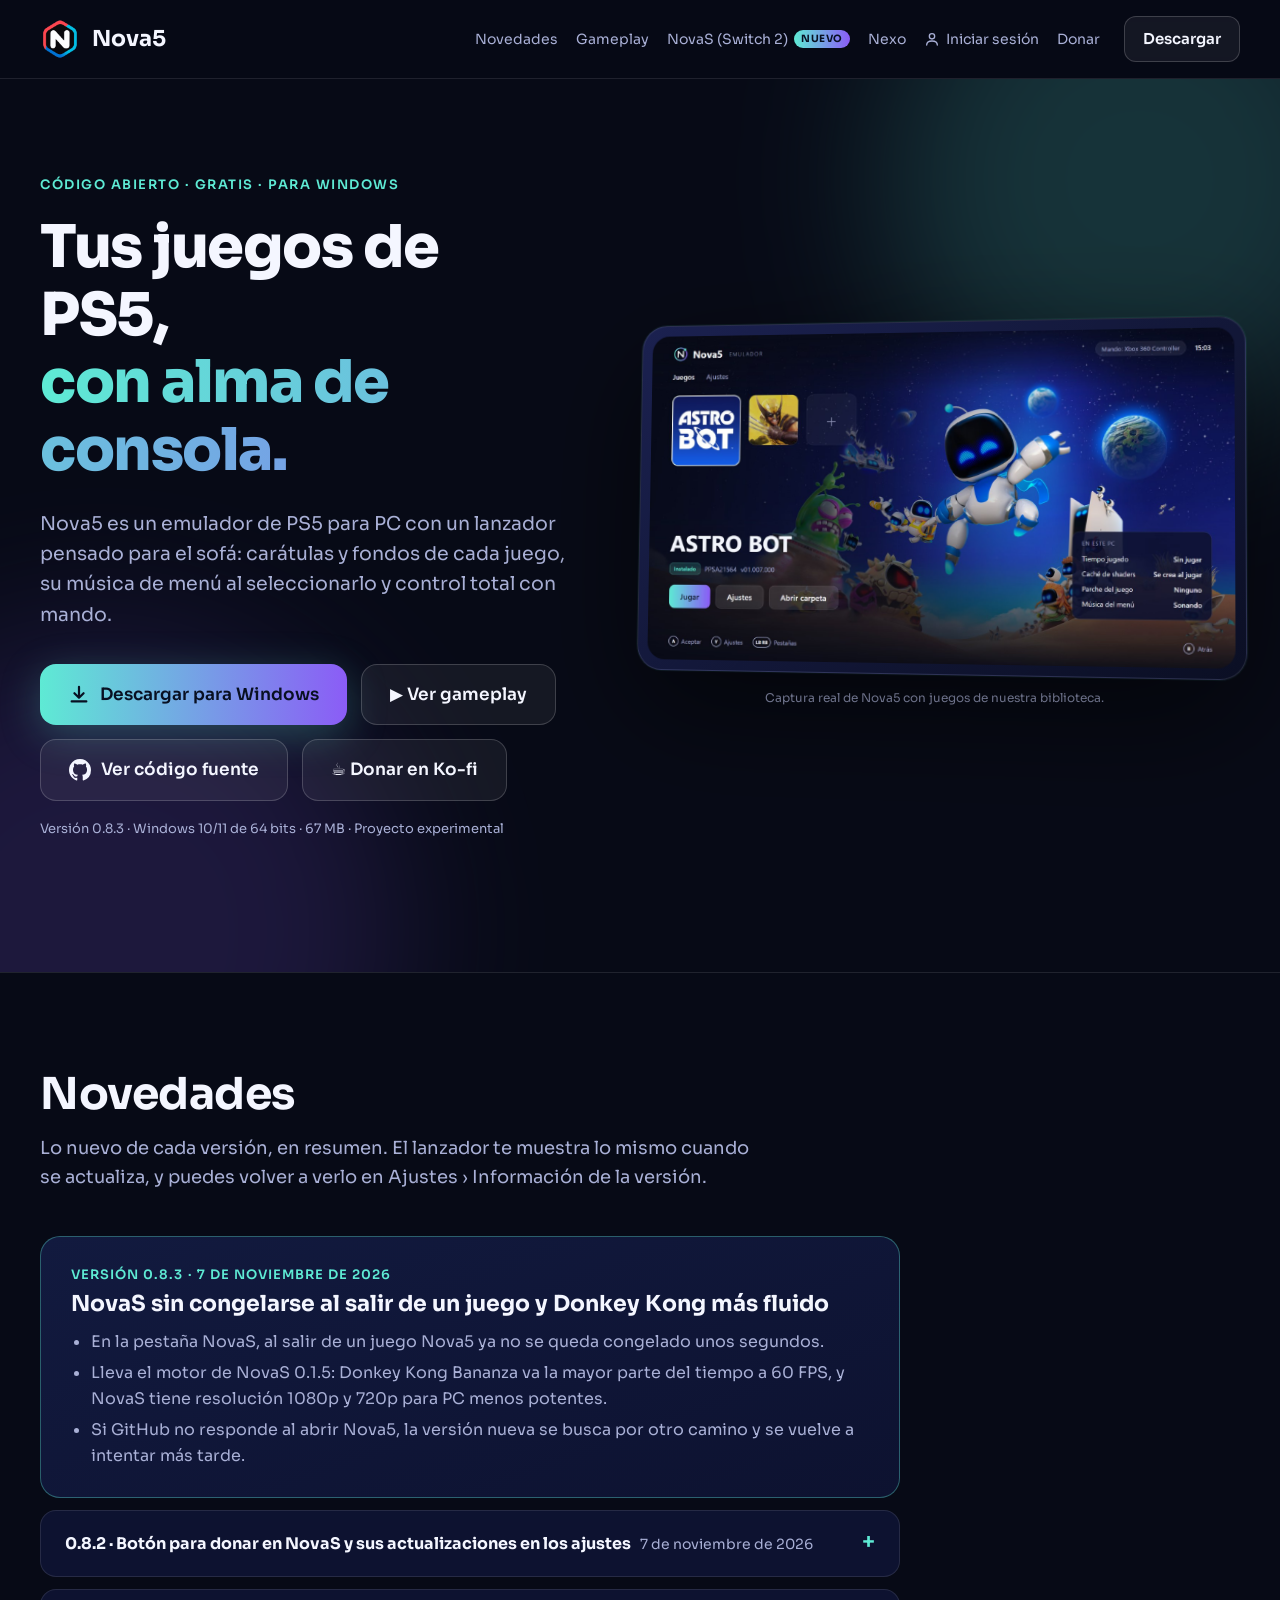
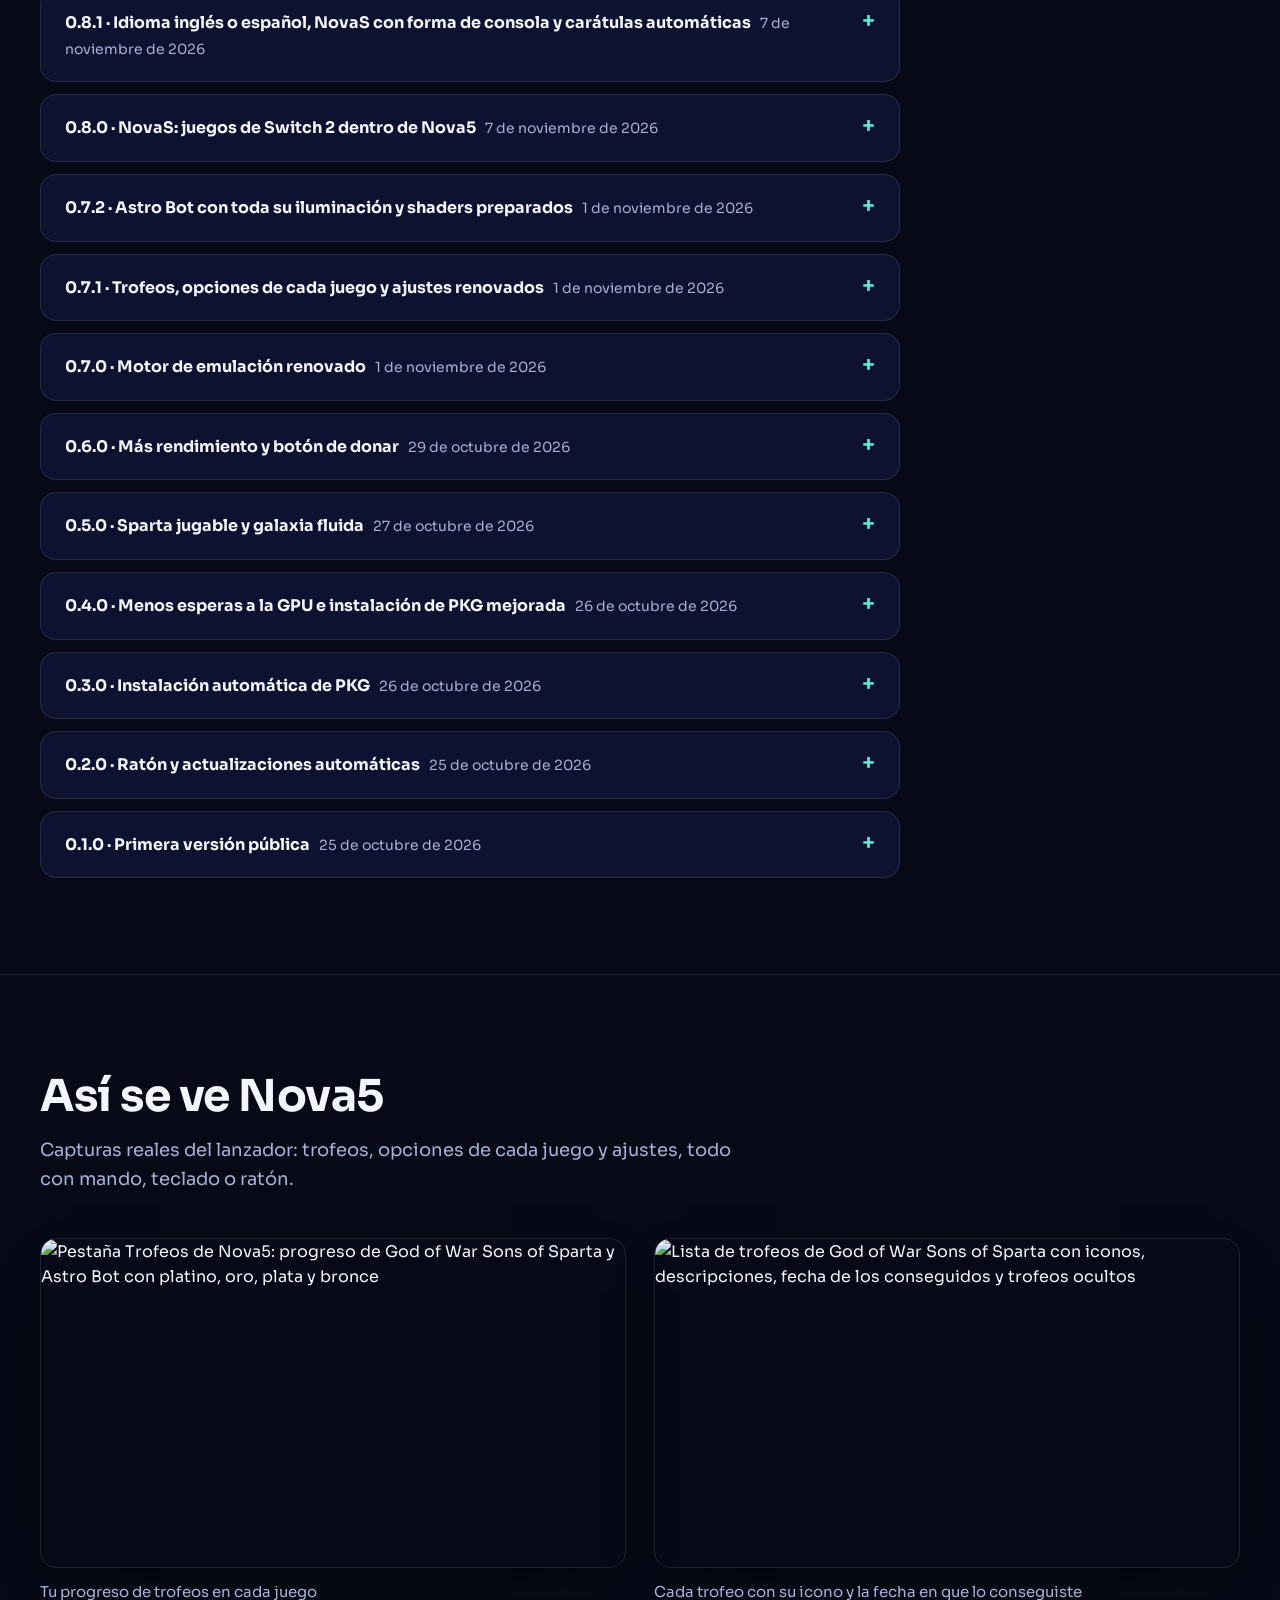
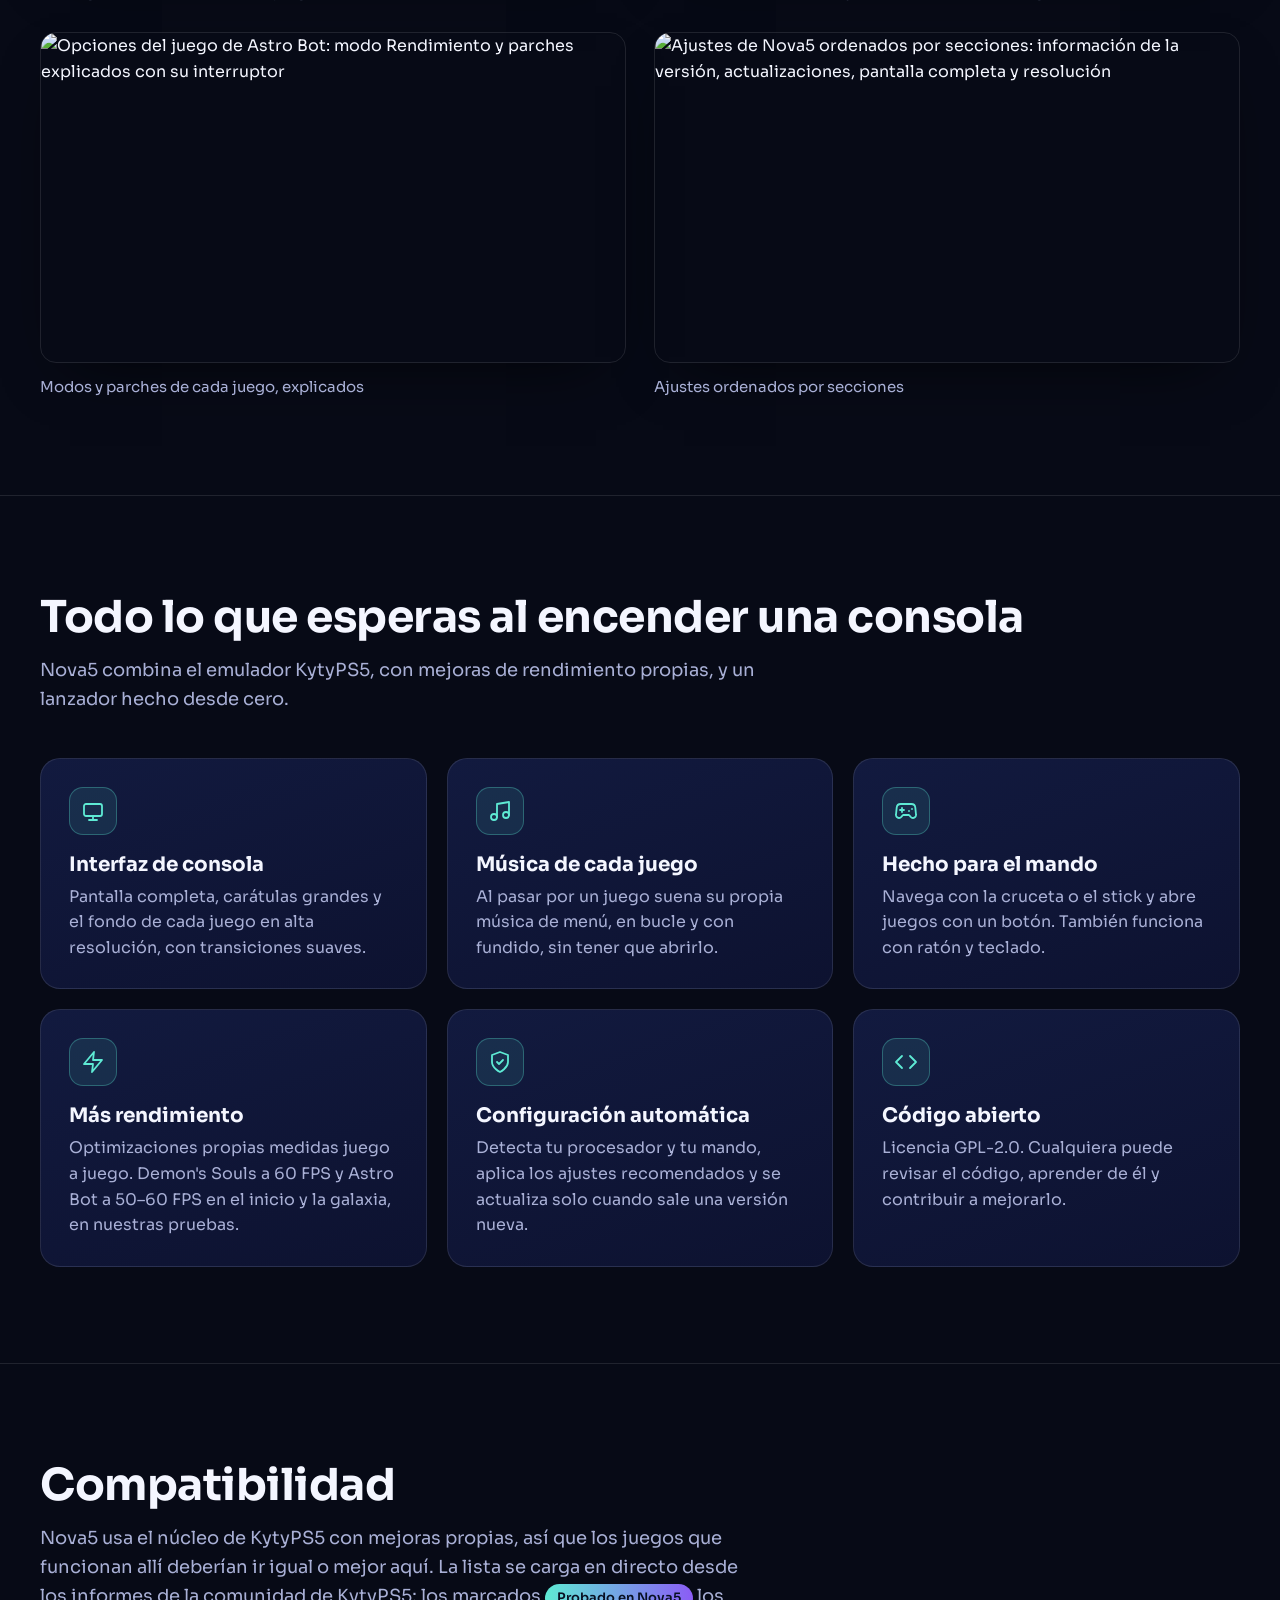
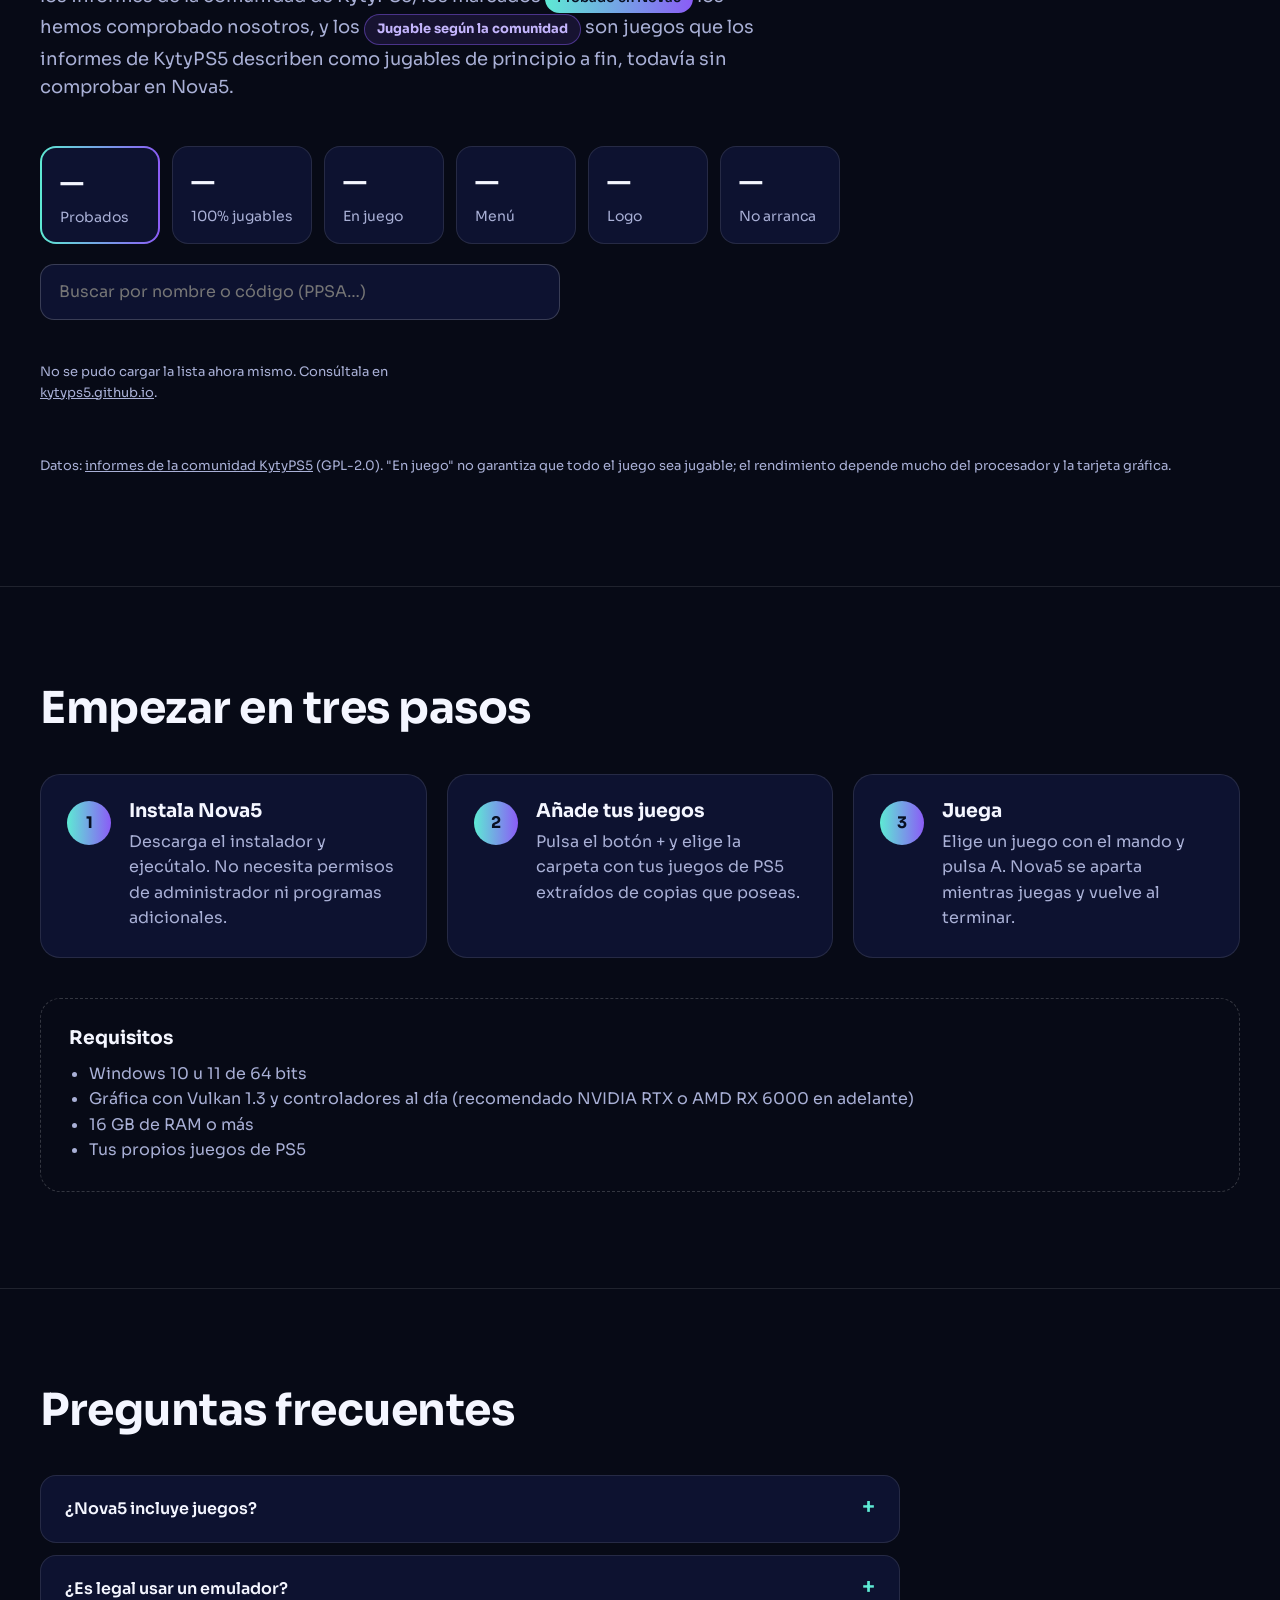
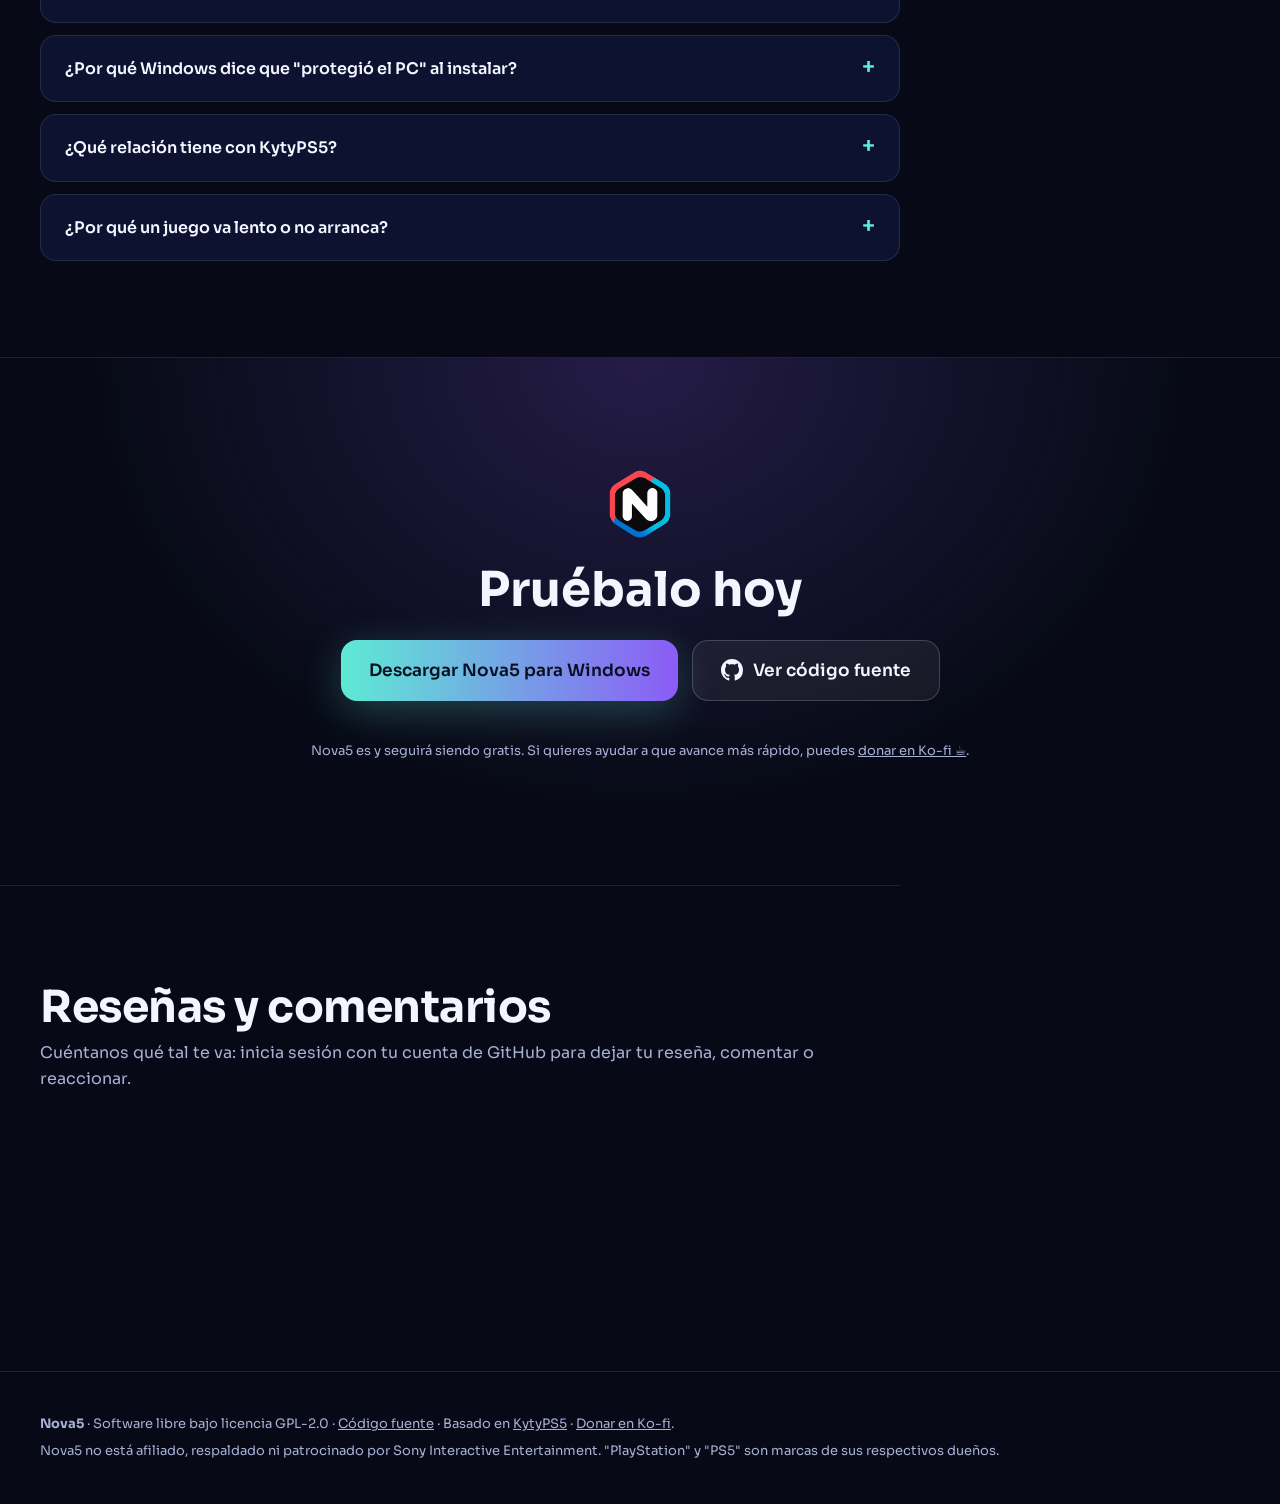
==== commit ea8a710d: "Nova5 0.8.3 / NovaS 0.1.6: no freeze after a game in NovaS, update check without the API limit, visi" ====
--- a/website/index.html
+++ b/website/index.html
@@ -67,7 +67,7 @@
         <a class="btn ghost" href="https://github.com/nova5emu/nova5" target="_blank" rel="noopener" data-stars="nova5emu/nova5"><svg class="gh-mark" viewBox="0 0 16 16" aria-hidden="true"><path d="M8 0C3.58 0 0 3.58 0 8c0 3.54 2.29 6.53 5.47 7.59.4.07.55-.17.55-.38 0-.19-.01-.82-.01-1.49-2.01.37-2.53-.49-2.69-.94-.09-.23-.48-.94-.82-1.13-.28-.15-.68-.52-.01-.53.63-.01 1.08.58 1.23.82.72 1.21 1.87.87 2.33.66.07-.52.28-.87.51-1.07-1.78-.2-3.64-.89-3.64-3.95 0-.87.31-1.59.82-2.15-.08-.2-.36-1.02.08-2.12 0 0 .67-.21 2.2.82.64-.18 1.32-.27 2-.27.68 0 1.36.09 2 .27 1.53-1.04 2.2-.82 2.2-.82.44 1.1.16 1.92.08 2.12.51.56.82 1.27.82 2.15 0 3.07-1.87 3.75-3.65 3.95.29.25.54.73.54 1.48 0 1.07-.01 1.93-.01 2.2 0 .21.15.46.55.38A8.013 8.013 0 0016 8c0-4.42-3.58-8-8-8z"/></svg> Ver código fuente</a>
         <a class="btn ghost" data-donate href="https://ko-fi.com/nova5emu" target="_blank" rel="noopener">☕ Donar en Ko-fi</a>
       </div>
-      <p class="fine">Versión <span data-version>0.8.2</span> · Windows 10/11 de 64 bits · 67 MB · Proyecto experimental</p>
+      <p class="fine">Versión <span data-version>0.8.3</span> · Windows 10/11 de 64 bits · 67 MB · Proyecto experimental</p>
       <p class="downloads" data-downloads hidden><b data-download-count></b> descargas</p>
     </div>
 
@@ -243,7 +243,7 @@
 <script>
   // Release and repository links; the version must match the latest GitHub release.
   const NOVA5 = {
-    version: '0.8.2',
+    version: '0.8.3',
     download: 'https://github.com/nova5emu/nova5/releases/latest/download/Nova5-Setup.exe',
     source: 'https://github.com/nova5emu/nova5',
   };
